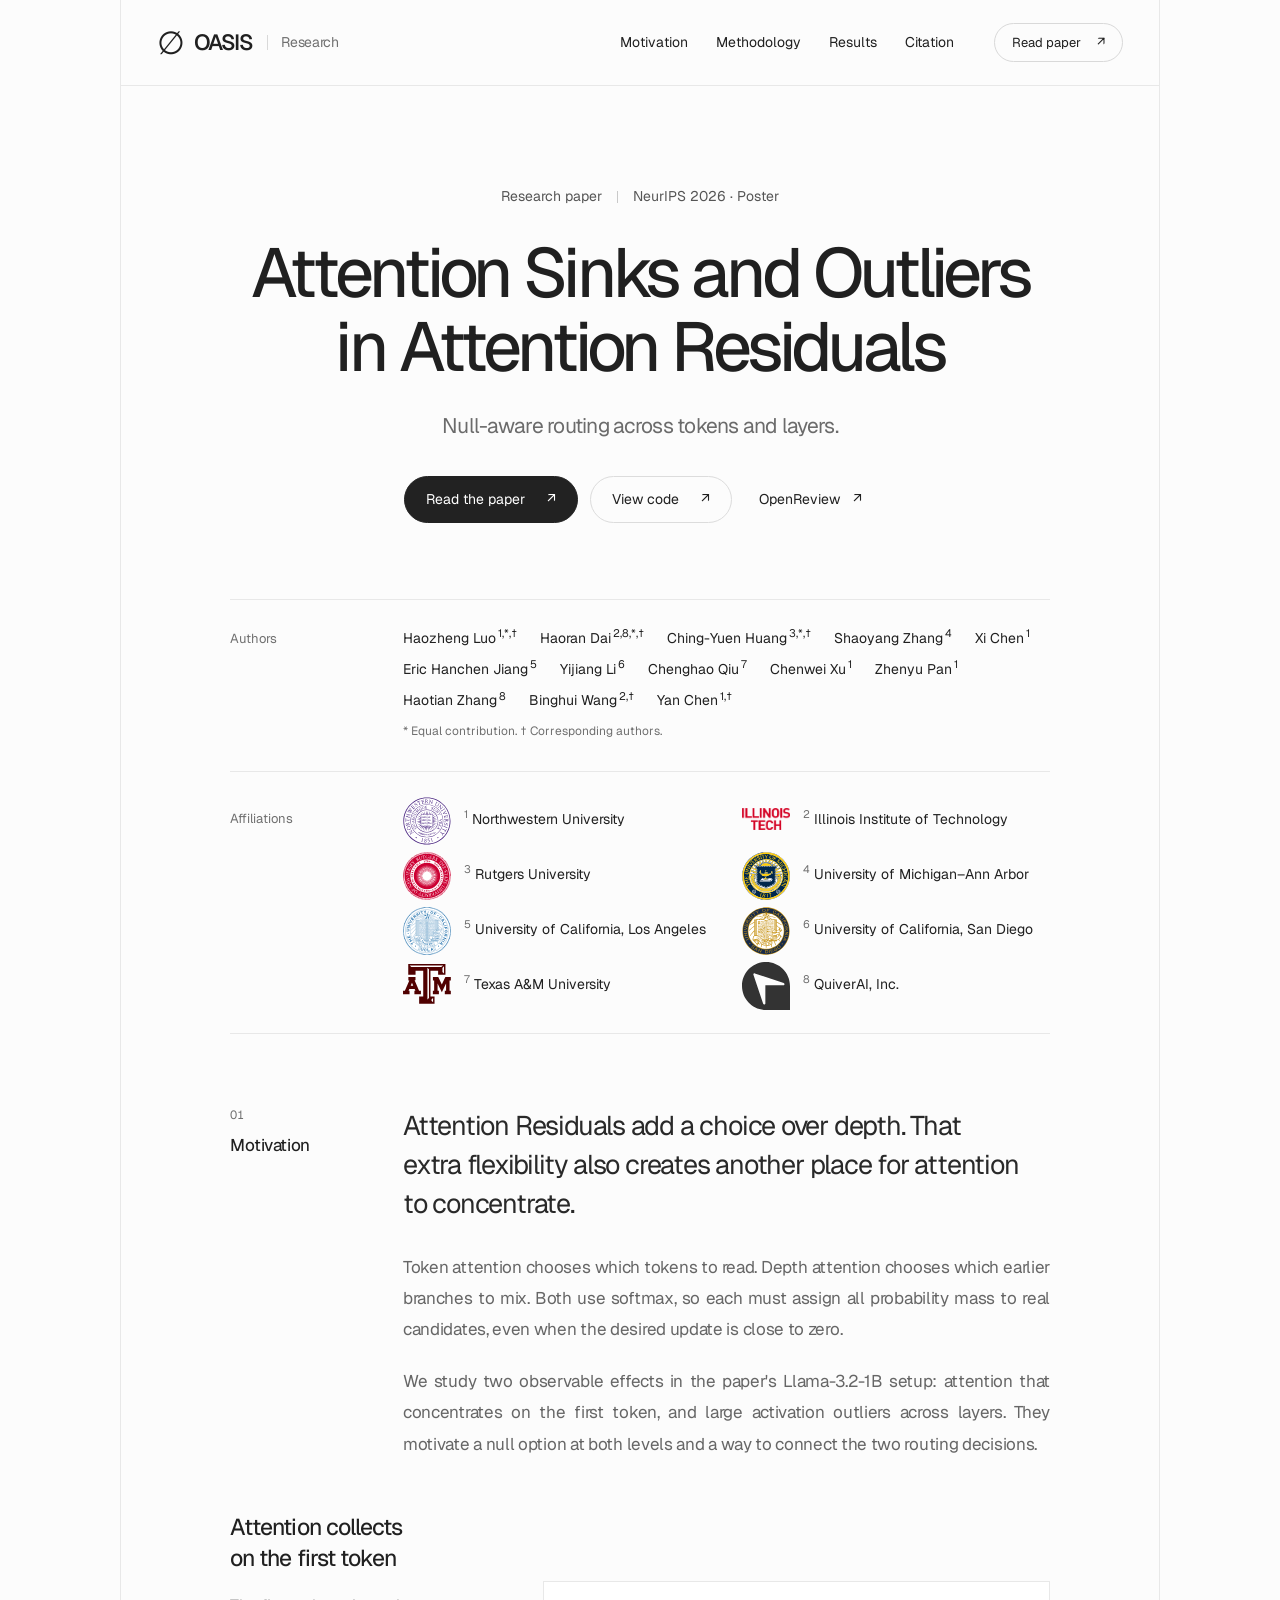
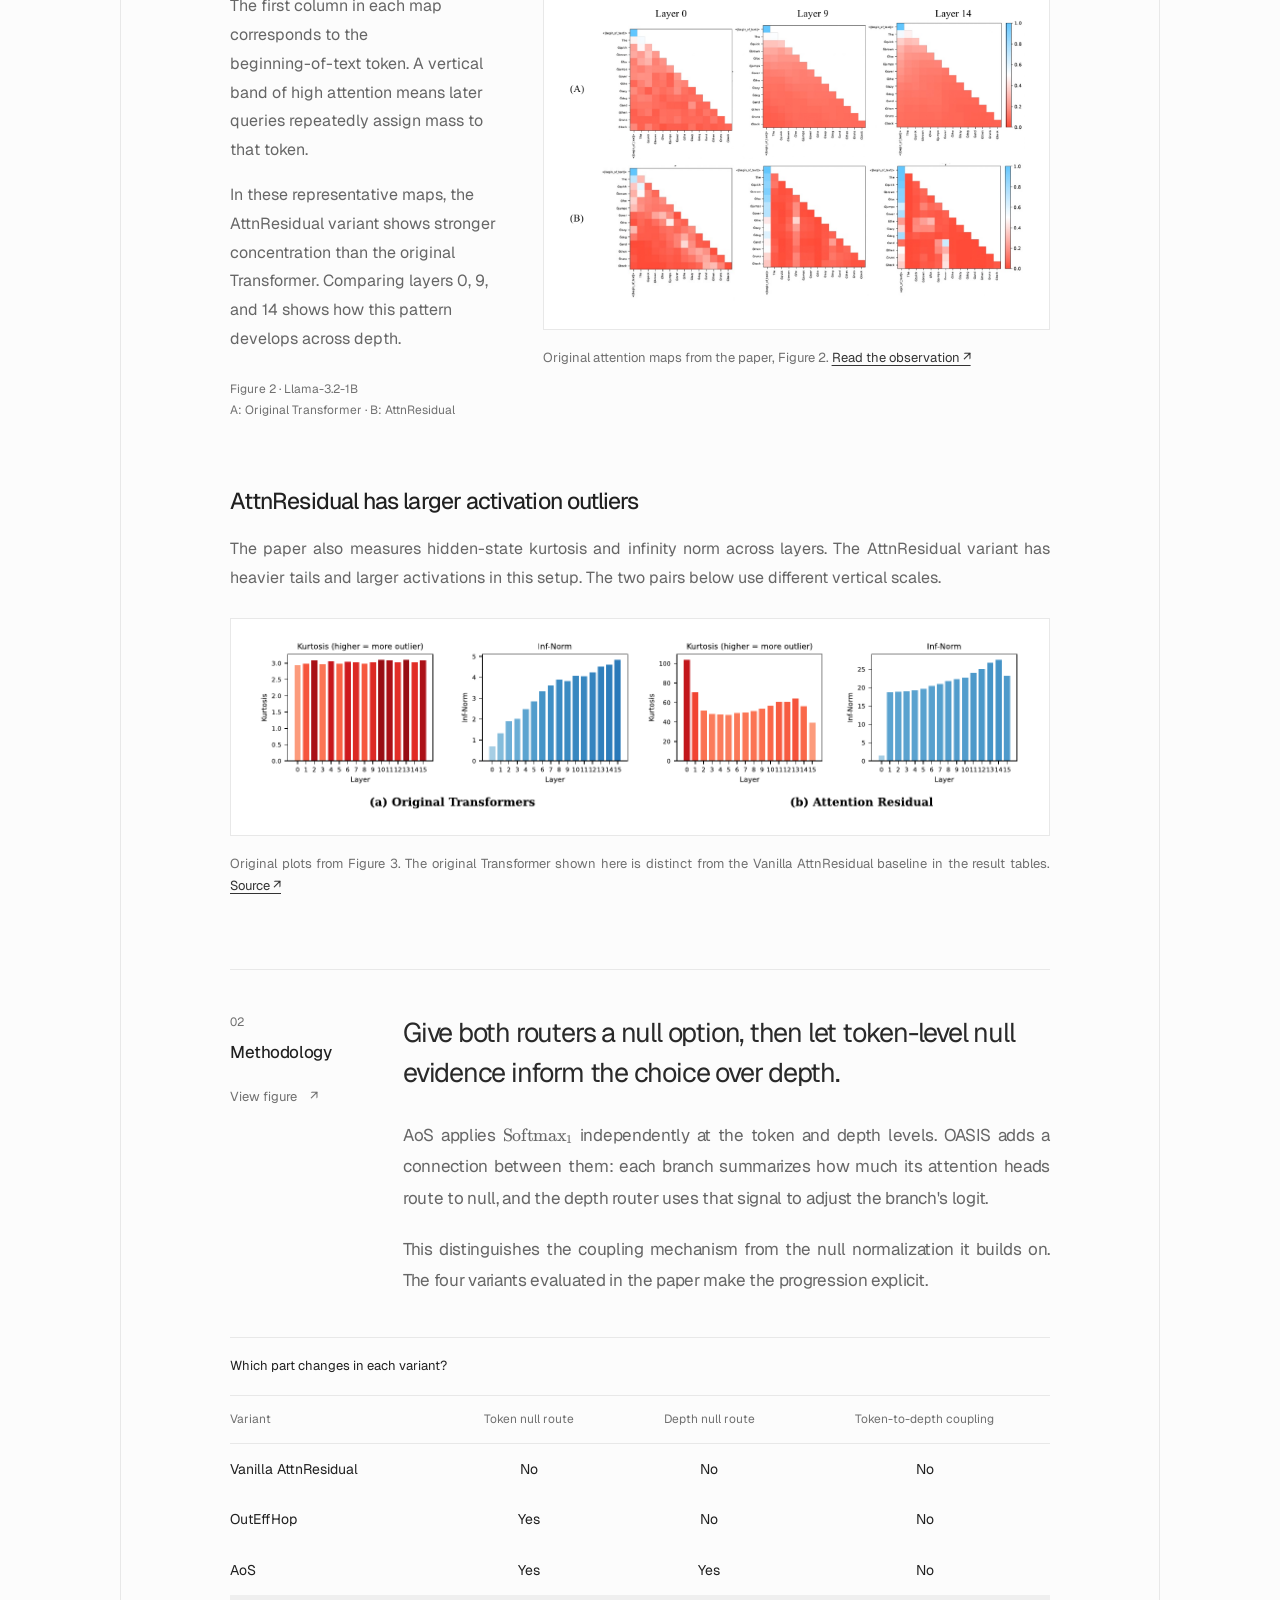
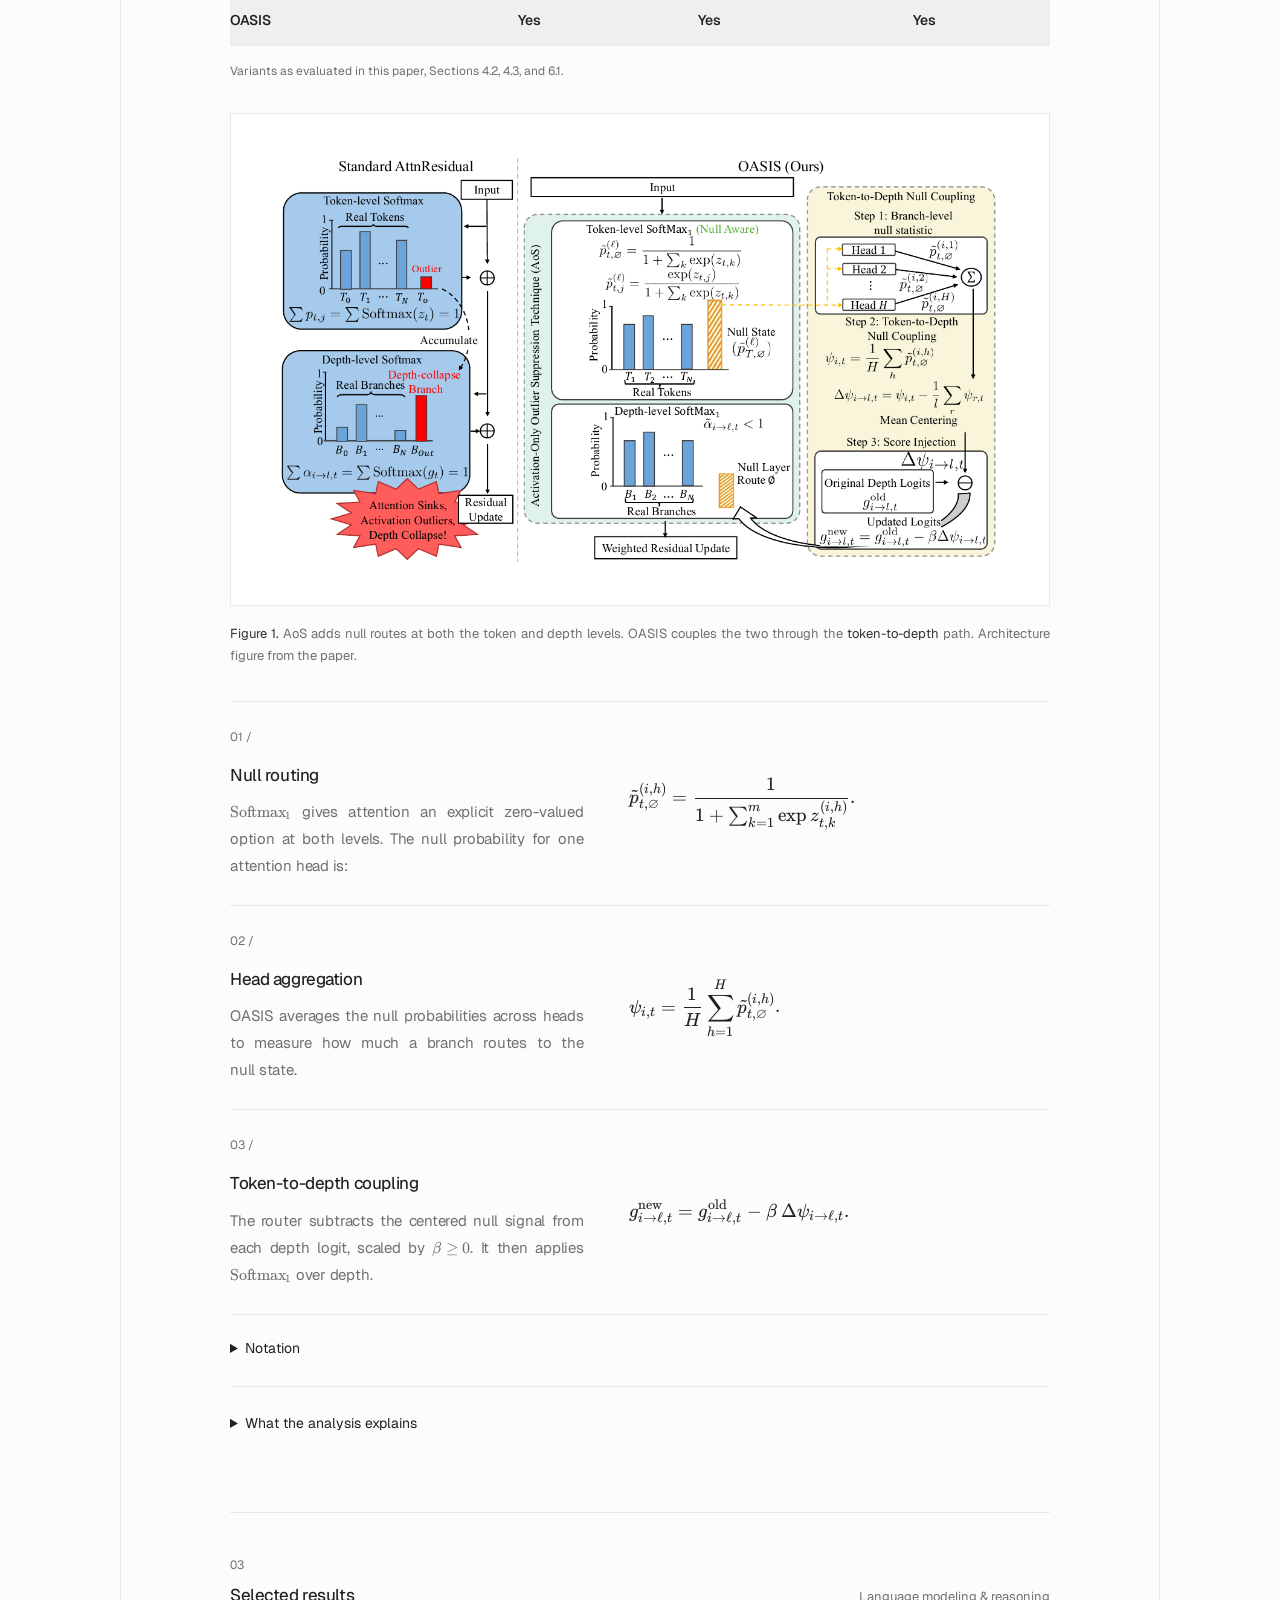
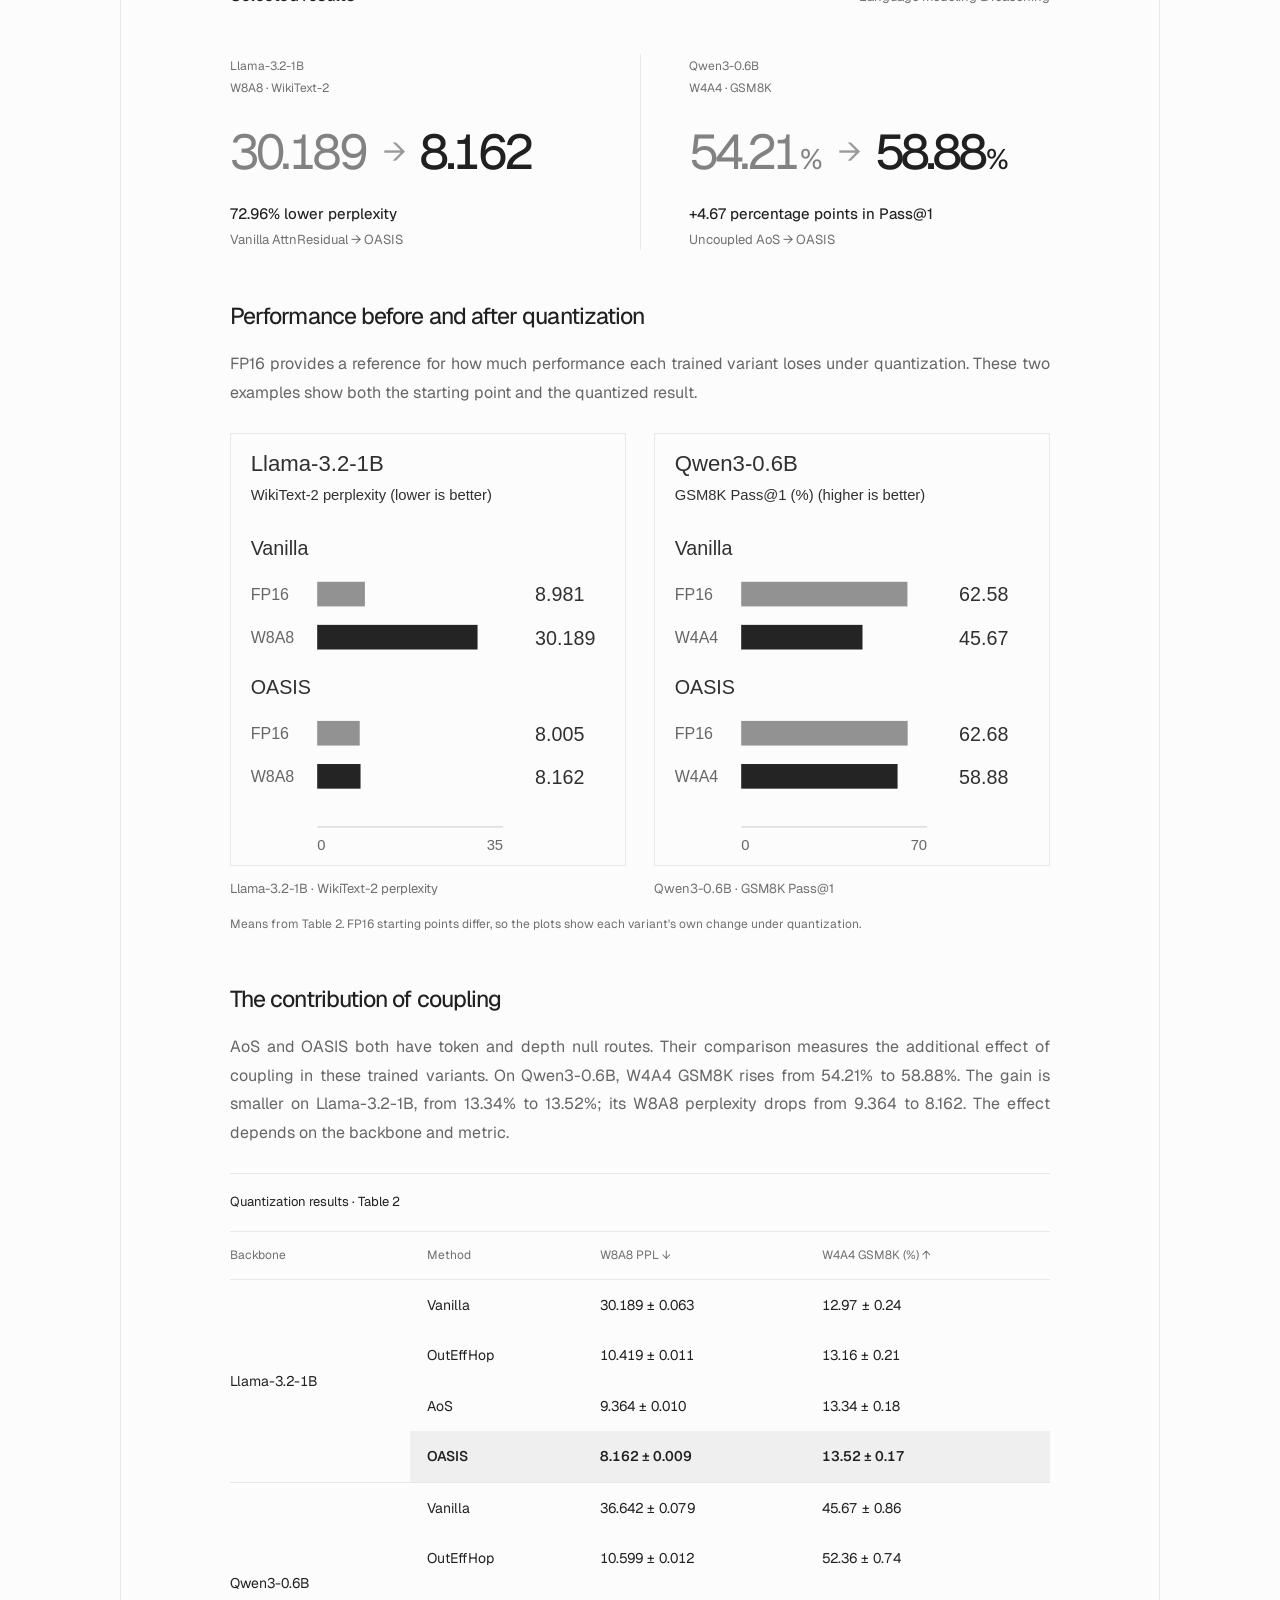
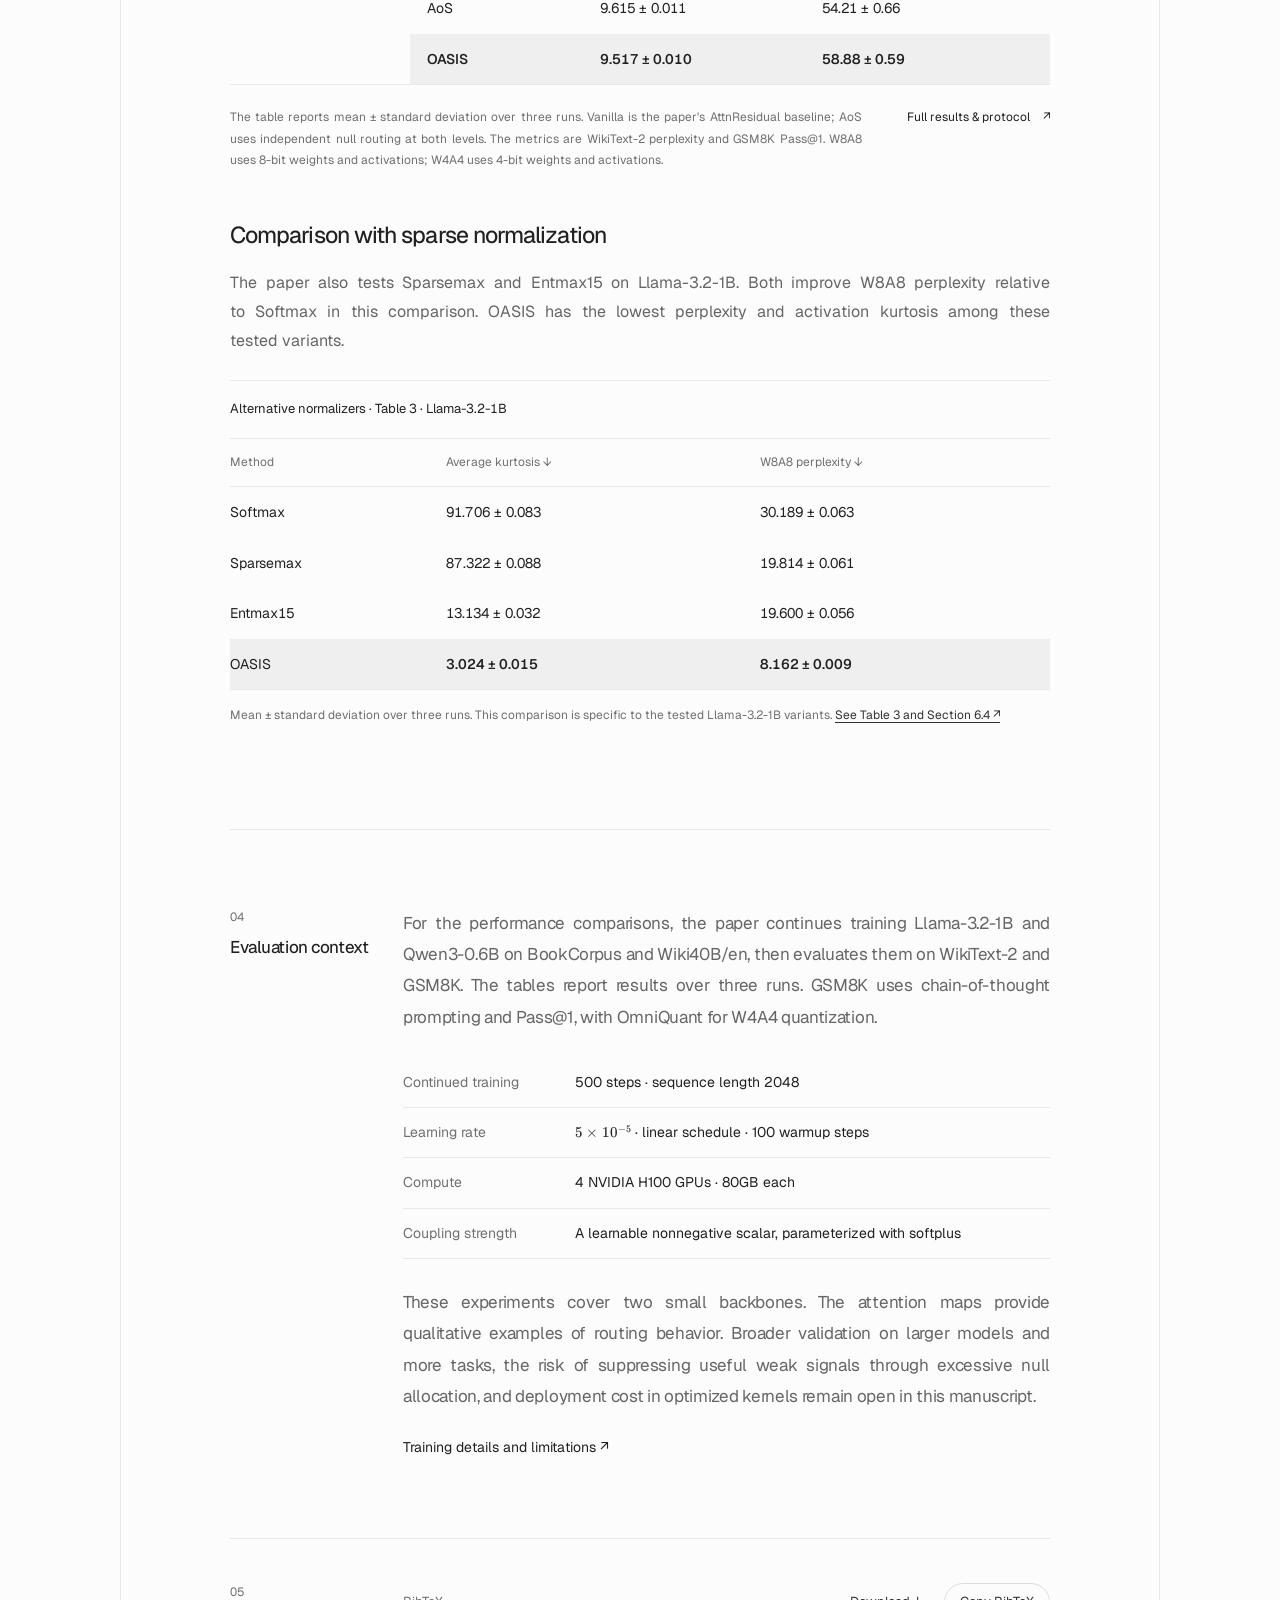
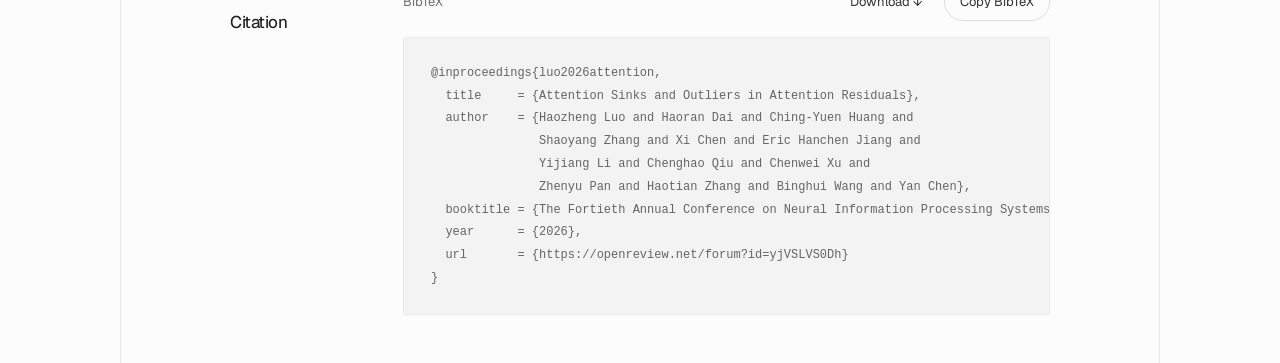
==== index.html @ 44bcbc82 "size affiliation logos to a common box; loosen row spacing Co-Authored-By: Claude Opus 5 (1M context" ====
<!doctype html>
<html lang="en">
<head>
  <meta charset="utf-8">
  <meta name="viewport" content="width=device-width, initial-scale=1">
  <meta name="theme-color" content="#171717">
  <title>OASIS · Attention Sinks and Outliers in Attention Residuals</title>
  <meta name="description" content="OASIS introduces null-aware token-to-depth routing to mitigate attention sinks and activation outliers in Attention Residuals. NeurIPS 2026.">
  <meta property="og:title" content="OASIS · Attention Sinks and Outliers in Attention Residuals">
  <meta property="og:description" content="Null-aware token-to-depth routing for more robust Attention Residuals. Accepted at NeurIPS 2026.">
  <meta property="og:type" content="website">
  <meta name="citation_title" content="Attention Sinks and Outliers in Attention Residuals">
  <meta name="citation_author" content="Haozheng Luo">
  <meta name="citation_author_institution" content="Northwestern University">
  <meta name="citation_author" content="Haoran Dai">
  <meta name="citation_author_institution" content="Illinois Institute of Technology">
  <meta name="citation_author_institution" content="QuiverAI, Inc.">
  <meta name="citation_author" content="Ching-Yuen Huang">
  <meta name="citation_author_institution" content="Rutgers University">
  <meta name="citation_author" content="Shaoyang Zhang">
  <meta name="citation_author_institution" content="University of Michigan–Ann Arbor">
  <meta name="citation_author" content="Xi Chen">
  <meta name="citation_author_institution" content="Northwestern University">
  <meta name="citation_author" content="Eric Hanchen Jiang">
  <meta name="citation_author_institution" content="University of California, Los Angeles">
  <meta name="citation_author" content="Yijiang Li">
  <meta name="citation_author_institution" content="University of California, San Diego">
  <meta name="citation_author" content="Chenghao Qiu">
  <meta name="citation_author_institution" content="Texas A&M University">
  <meta name="citation_author" content="Chenwei Xu">
  <meta name="citation_author_institution" content="Northwestern University">
  <meta name="citation_author" content="Zhenyu Pan">
  <meta name="citation_author_institution" content="Northwestern University">
  <meta name="citation_author" content="Haotian Zhang">
  <meta name="citation_author_institution" content="QuiverAI, Inc.">
  <meta name="citation_author" content="Binghui Wang">
  <meta name="citation_author_institution" content="Illinois Institute of Technology">
  <meta name="citation_author" content="Yan Chen">
  <meta name="citation_author_institution" content="Northwestern University">
  <meta name="citation_publication_date" content="2026">
  <meta name="citation_conference_title" content="The Fortieth Annual Conference on Neural Information Processing Systems">
  <meta name="citation_pdf_url" content="https://openreview.net/pdf?id=yjVSLVS0Dh">
  <link rel="icon" type="image/svg+xml" href="data:image/svg+xml,%3Csvg xmlns='http://www.w3.org/2000/svg' viewBox='0 0 64 64'%3E%3Crect width='64' height='64' rx='16' fill='%231717'/%3E%3Ccircle cx='32' cy='32' r='18' fill='none' stroke='white' stroke-width='5'/%3E%3Cpath d='M18 49L46 15' stroke='white' stroke-width='5'/%3E%3C/svg%3E">
  <link rel="canonical" href="https://oasis-research.github.io/">
  <meta property="og:url" content="https://oasis-research.github.io/">
  <link rel="preconnect" href="https://fonts.googleapis.com">
  <link rel="preconnect" href="https://fonts.gstatic.com" crossorigin>
  <link href="https://fonts.googleapis.com/css2?family=Geist:wght@400;450;500;550;600&display=swap" rel="stylesheet">
  <link rel="stylesheet" href="assets/vendor/katex/katex.min.css">
  <link rel="stylesheet" href="styles.css?v=14">
  <script src="assets/vendor/katex/katex.min.js" defer></script>
  <script src="assets/vendor/katex/contrib/auto-render.min.js" defer></script>
  <script src="script.js?v=3" defer></script>
</head>
<body>
  <a class="skip-link" href="#main">Skip to content</a>
  <div class="site-frame">
    <header class="site-header">
      <a class="wordmark" href="#" aria-label="OASIS home"><span class="brand-symbol" aria-hidden="true">∅</span>OASIS<span class="wordmark-note">Research</span></a>
      <nav aria-label="Main navigation"><a href="#motivation">Motivation</a><a href="#methodology">Methodology</a><a href="#results">Results</a><a href="#citation">Citation</a></nav>
      <a class="header-paper" href="https://openreview.net/pdf?id=yjVSLVS0Dh">Read paper <span aria-hidden="true">↗</span></a>
    </header>
    <main id="main">
      <section class="hero" aria-labelledby="paper-title">
        <div class="paper-meta"><span>Research paper</span><span class="meta-divider" aria-hidden="true"></span><a href="https://openreview.net/forum?id=yjVSLVS0Dh">NeurIPS 2026 · Poster</a></div>
        <h1 id="paper-title">Attention Sinks and Outliers in Attention Residuals</h1>
        <p class="hero-deck"><span class="nw">Null-aware</span> routing across tokens and layers.</p>
        <div class="resource-links">
          <a class="button primary" href="https://openreview.net/pdf?id=yjVSLVS0Dh">Read the paper <span aria-hidden="true">↗</span></a>
          <a class="button secondary" href="https://github.com/robinzixuan/OASIS">View code <span aria-hidden="true">↗</span></a>
          <a class="text-link" href="https://openreview.net/forum?id=yjVSLVS0Dh">OpenReview <span aria-hidden="true">↗</span></a>
        </div>
      </section>
      <section class="author-band" aria-labelledby="author-heading">
        <h2 id="author-heading">Authors</h2>
        <div class="authors"><a href="https://openreview.net/profile?id=~Haozheng_Luo2">Haozheng Luo<sup aria-label="Northwestern University; equal contribution; corresponding author">1,*,†</sup></a><a href="https://openreview.net/profile?id=~Haoran_Dai3">Haoran Dai<sup aria-label="Illinois Institute of Technology; QuiverAI, Inc.; equal contribution; corresponding author">2,8,*,†</sup></a><a href="https://openreview.net/profile?id=~Jingyuan_Huang4"><span class="nw">Ching-Yuen</span> Huang<sup aria-label="Rutgers University; equal contribution; corresponding author">3,*,†</sup></a><a href="https://openreview.net/profile?id=~Shaoyang_Zhang3">Shaoyang Zhang<sup aria-label="University of Michigan–Ann Arbor">4</sup></a><a href="https://openreview.net/profile?id=~Xi_Chen101">Xi Chen<sup aria-label="Northwestern University">1</sup></a><a href="https://openreview.net/profile?id=~Eric_Hanchen_Jiang1">Eric Hanchen Jiang<sup aria-label="University of California, Los Angeles">5</sup></a><a href="https://openreview.net/profile?id=~Yijiang_Li1">Yijiang Li<sup aria-label="University of California, San Diego">6</sup></a><a href="https://openreview.net/profile?id=~Chenghao_Qiu2">Chenghao Qiu<sup aria-label="Texas A&M University">7</sup></a><a href="https://openreview.net/profile?id=~Chenwei_Xu2">Chenwei Xu<sup aria-label="Northwestern University">1</sup></a><a href="https://openreview.net/profile?id=~Zhenyu_Pan1">Zhenyu Pan<sup aria-label="Northwestern University">1</sup></a><a href="https://openreview.net/profile?id=~Haotian_Zhang15">Haotian Zhang<sup aria-label="QuiverAI, Inc.">8</sup></a><a href="https://openreview.net/profile?id=~Binghui_Wang2">Binghui Wang<sup aria-label="Illinois Institute of Technology; corresponding author">2,†</sup></a><a href="https://openreview.net/profile?id=~Yan_Chen1">Yan Chen<sup aria-label="Northwestern University; corresponding author">1,†</sup></a></div>
        <p class="author-note"><span aria-hidden="true">*</span> Equal contribution. <span aria-hidden="true">†</span> Corresponding authors.</p>
      </section>
      <section class="affiliation-band" aria-labelledby="affiliation-heading">
        <h2 id="affiliation-heading">Affiliations</h2>
        <ul class="affiliations"><li><span class="aff-logo"><img src="assets/logos/northwestern.svg" alt="Northwestern University logo" loading="lazy" decoding="async"></span><span class="aff-name"><sup>1</sup>Northwestern University</span></li><li><span class="aff-logo"><img src="assets/logos/illinois-tech.png" alt="Illinois Institute of Technology logo" loading="lazy" decoding="async"></span><span class="aff-name"><sup>2</sup>Illinois Institute of Technology</span></li><li><span class="aff-logo"><img src="assets/logos/rutgers.svg" alt="Rutgers University logo" loading="lazy" decoding="async"></span><span class="aff-name"><sup>3</sup>Rutgers University</span></li><li><span class="aff-logo"><img src="assets/logos/michigan.svg" alt="University of Michigan–Ann Arbor logo" loading="lazy" decoding="async"></span><span class="aff-name"><sup>4</sup>University of Michigan–Ann Arbor</span></li><li><span class="aff-logo"><img src="assets/logos/ucla.svg" alt="University of California, Los Angeles logo" loading="lazy" decoding="async"></span><span class="aff-name"><sup>5</sup>University of California, Los Angeles</span></li><li><span class="aff-logo"><img src="assets/logos/ucsd.svg" alt="University of California, San Diego logo" loading="lazy" decoding="async"></span><span class="aff-name"><sup>6</sup>University of California, San Diego</span></li><li><span class="aff-logo"><img src="assets/logos/texas-am.svg" alt="Texas A&amp;M University logo" loading="lazy" decoding="async"></span><span class="aff-name"><sup>7</sup>Texas A&amp;M University</span></li><li><span class="aff-logo"><img src="assets/logos/quiverai.svg" alt="QuiverAI, Inc. logo" loading="lazy" decoding="async"></span><span class="aff-name"><sup>8</sup>QuiverAI, Inc.</span></li></ul>
      </section>
      <section id="motivation" class="motivation-section" aria-labelledby="motivation-heading">
        <span id="overview" class="anchor-alias" aria-hidden="true"></span>
        <div class="reading-intro">
          <div class="section-label"><span class="section-number">01</span><h2 id="motivation-heading">Motivation</h2></div>
          <div class="prose">
            <p class="lead">Attention Residuals add a choice over depth. That extra flexibility also creates another place for attention to concentrate.</p>
            <p>Token attention chooses which tokens to read. Depth attention chooses which earlier branches to mix. Both use softmax, so each must assign all probability mass to real candidates, even when the desired update is close to zero.</p>
            <p>We study two observable effects in the paper's <span class="nw">Llama-3.2-1B</span> setup: attention that concentrates on the first token, and large activation outliers across layers. They motivate a null option at both levels and a way to connect the two routing decisions.</p>
          </div>
        </div>
        <div class="observation-layout">
          <div class="observation-copy"><h3>Attention collects on the first token</h3><p>The first column in each map corresponds to the <span class="nw">beginning-of-text</span> token. A vertical band of high attention means later queries repeatedly assign mass to that token.</p><p>In these representative maps, the AttnResidual variant shows stronger concentration than the original Transformer. Comparing layers 0, 9, and 14 shows how this pattern develops across depth.</p><p class="evidence-label">Figure 2 · <span class="nw">Llama-3.2-1B</span><br>A: Original Transformer · B: AttnResidual</p></div>
          <figure class="paper-figure"><a class="figure-image compact-figure" href="assets/observation-sinks.png" aria-label="Open the attention sink comparison at full size"><img src="assets/observation-sinks.png" width="1292" height="852" alt="Figure 2: attention maps at layers 0, 9, and 14. Row A shows the original Transformer and row B shows AttnResidual. Blue indicates larger attention values; the leading-token column is more prominent in the AttnResidual examples." loading="lazy"></a><figcaption>Original attention maps from the paper, Figure 2. <a href="https://openreview.net/pdf?id=yjVSLVS0Dh#page=3">Read the observation ↗</a></figcaption></figure>
        </div>
        <div class="subsection-heading"><h3>AttnResidual has larger activation outliers</h3><p>The paper also measures <span class="nw">hidden-state</span> kurtosis and infinity norm across layers. The AttnResidual variant has heavier tails and larger activations in this setup. The two pairs below use different vertical scales.</p></div>
        <figure class="paper-figure"><a class="figure-image compact-figure" href="assets/observation-outliers.png" aria-label="Open the layer-wise activation plots at full size"><img src="assets/observation-outliers.png" width="1604" height="364" alt="Figure 3: layer-wise kurtosis and infinity norm. The original Transformer plots are on the left and Attention Residual plots are on the right. Their vertical scales differ, with much larger values for the Attention Residual variant." loading="lazy"></a><figcaption>Original plots from Figure 3. The original Transformer shown here is distinct from the Vanilla AttnResidual baseline in the result tables. <a href="https://openreview.net/pdf?id=yjVSLVS0Dh#page=4">Source ↗</a></figcaption></figure>
      </section>
      <section id="methodology" class="method-section" aria-labelledby="method-heading">
        <span id="method" class="anchor-alias" aria-hidden="true"></span>
        <div class="reading-intro method-intro-grid"><div class="section-label"><span class="section-number">02</span><h2 id="method-heading">Methodology</h2><a class="text-link section-link" href="assets/method.png">View figure <span aria-hidden="true">↗</span></a></div>
        <div class="method-intro prose"><p class="lead">Give both routers a null option, then let <span class="nw">token-level</span> null evidence inform the choice over depth.</p><p>AoS applies \(\operatorname{Softmax}_1\) independently at the token and depth levels. OASIS adds a connection between them: each branch summarizes how much its attention heads route to null, and the depth router uses that signal to adjust the branch's logit.</p><p>This distinguishes the coupling mechanism from the null normalization it builds on. The four variants evaluated in the paper make the progression explicit.</p></div></div>
        <div class="table-wrap component-table" tabindex="0" role="region" aria-label="Components of the four evaluated methods">
          <table><caption>Which part changes in each variant?</caption><thead><tr><th scope="col">Variant</th><th scope="col">Token null route</th><th scope="col">Depth null route</th><th scope="col"><span class="nw">Token-to-depth</span> coupling</th></tr></thead><tbody>
            <tr><th scope="row">Vanilla AttnResidual</th><td>No</td><td>No</td><td>No</td></tr>
            <tr><th scope="row">OutEffHop</th><td>Yes</td><td>No</td><td>No</td></tr>
            <tr><th scope="row">AoS</th><td>Yes</td><td>Yes</td><td>No</td></tr>
            <tr class="ours"><th scope="row">OASIS</th><td>Yes</td><td>Yes</td><td>Yes</td></tr>
          </tbody></table>
        </div>
        <p class="section-source">Variants as evaluated in this paper, Sections 4.2, 4.3, and 6.1.</p>
        <figure class="paper-figure">
          <a class="figure-image" href="assets/method.png" aria-label="Open the full-size OASIS architecture figure"><img src="assets/method.png" width="1215" height="693" alt="Standard Attention Residuals compared with OASIS. OASIS introduces token- and depth-level Softmax1 null routes, then aggregates head-level null probabilities and adjusts depth-routing logits." loading="lazy"></a>
          <figcaption><span>Figure 1.</span> AoS adds null routes at both the token and depth levels. OASIS couples the two through the <span class="nw">token-to-depth</span> path. Architecture figure from the paper.</figcaption>
        </figure>
        <ol class="method-steps">
          <li>
            <div class="step-copy"><span class="step-index">01 /</span><h3>Null routing</h3><p>\(\operatorname{Softmax}_1\) gives attention an explicit <span class="nw">zero-valued</span> option at both levels. The null probability for one attention head is:</p></div>
            <div class="equation" tabindex="0" role="region" aria-label="Token-level null probability">
              \[
                \tilde p_{t,\varnothing}^{(i,h)}
                = \frac{1}{1+\sum_{k=1}^{m}\exp z_{t,k}^{(i,h)}}.
              \]
            </div>
          </li>
          <li>
            <div class="step-copy"><span class="step-index">02 /</span><h3>Head aggregation</h3><p>OASIS averages the null probabilities across heads to measure how much a branch routes to the null state.</p></div>
            <div class="equation" tabindex="0" role="region" aria-label="Mean null probability across attention heads">
              \[
                \psi_{i,t}
                = \frac{1}{H}\sum_{h=1}^{H}\tilde p_{t,\varnothing}^{(i,h)}.
              \]
            </div>
          </li>
          <li>
            <div class="step-copy"><span class="step-index">03 /</span><h3><span class="nw">Token-to-depth</span> coupling</h3><p>The router subtracts the centered null signal from each depth logit, scaled by \(\beta\geq 0\). It then applies \(\operatorname{Softmax}_1\) over depth.</p></div>
            <div class="equation" tabindex="0" role="region" aria-label="Depth-routing logit adjustment">
              \[
                g^{\mathrm{new}}_{i\to\ell,t}
                = g^{\mathrm{old}}_{i\to\ell,t}
                  -\beta\,\Delta\psi_{i\to\ell,t}.
              \]
            </div>
          </li>
        </ol>
        <details class="math-notation">
          <summary>Notation</summary>
          <p>For query token \(t\), \(m\) is the number of key tokens allowed by the attention mask. The source branch is \(i\), the attention head is \(h\), and \(H\) is the number of heads. The <span class="nw">token-attention</span> logits are \(z_{t,k}^{(i,h)}\).</p>
          <p>For target layer \(\ell\), \(g_{i\to\ell,t}\) is a <span class="nw">depth-routing</span> logit. The centered statistic \(\Delta\psi_{i\to\ell,t}\) is the difference between a branch's mean null probability and the <span class="nw">candidate-branch</span> mean. With \(\beta=0\), the coupling makes no adjustment. <a href="https://openreview.net/pdf?id=yjVSLVS0Dh#page=5">See Section 4.3 of the paper.</a></p>
        </details>
        <details class="research-details">
          <summary>What the analysis explains</summary>
          <div class="prose"><p>The paper studies <span class="nw">near-no-op</span> updates under assumptions on token values and separation between depth branches. It describes conditions under which depth routing concentrates on a branch and shows how an explicit null channel makes small updates feasible without allocating all probability mass to real tokens or branches.</p><p>These results describe feasibility and conditional routing behavior. The experiments evaluate the behavior of the trained variants. <a href="https://openreview.net/pdf?id=yjVSLVS0Dh#page=6">Read Section 5 and its assumptions.</a></p></div>
        </details>
      </section>
      <section id="results" class="results-section" aria-labelledby="results-heading">
        <div class="wide-section-heading"><div class="section-label"><span class="section-number">03</span><h2 id="results-heading">Selected results</h2></div><span class="section-aside">Language modeling &amp; reasoning</span></div>
        <div class="result-highlights">
          <article>
            <p class="metric-label"><span class="nw">Llama-3.2-1B</span> <span>W8A8 · <span class="nw">WikiText-2</span></span></p>
            <div class="metric-values"><span class="metric-before">30.189</span><span class="metric-arrow" aria-hidden="true">→</span><strong>8.162</strong></div>
            <div class="metric-context"><h3>72.96% lower perplexity</h3><p>Vanilla AttnResidual → OASIS</p></div>
          </article>
          <article>
            <p class="metric-label"><span class="nw">Qwen3-0.6B</span> <span>W4A4 · GSM8K</span></p>
            <div class="metric-values"><span class="metric-before">54.21<span class="unit">%</span></span><span class="metric-arrow" aria-hidden="true">→</span><strong>58.88<span class="unit">%</span></strong></div>
            <div class="metric-context"><h3>+4.67 percentage points in Pass@1</h3><p>Uncoupled AoS → OASIS</p></div>
          </article>
        </div>
        <div class="subsection-heading"><h3>Performance before and after quantization</h3><p>FP16 provides a reference for how much performance each trained variant loses under quantization. These two examples show both the starting point and the quantized result.</p></div>
        <div class="quantization-figures">
          <figure><picture><source media="(max-width: 760px)" srcset="assets/quantization-llama-mobile.svg"><img src="assets/quantization-llama.svg" width="560" height="350" loading="lazy" alt="Llama-3.2-1B WikiText-2 perplexity. Vanilla: FP16 8.981, W8A8 30.189. OASIS: FP16 8.005, W8A8 8.162. Lower is better."></picture><figcaption><span class="nw">Llama-3.2-1B</span> · <span class="nw">WikiText-2</span> perplexity</figcaption></figure>
          <figure><picture><source media="(max-width: 760px)" srcset="assets/quantization-qwen-mobile.svg"><img src="assets/quantization-qwen.svg" width="560" height="350" loading="lazy" alt="Qwen3-0.6B GSM8K Pass@1. Vanilla: FP16 62.58 percent, W4A4 45.67 percent. OASIS: FP16 62.68 percent, W4A4 58.88 percent. Higher is better."></picture><figcaption><span class="nw">Qwen3-0.6B</span> · GSM8K Pass@1</figcaption></figure>
        </div>
        <p class="section-source">Means from Table 2. FP16 starting points differ, so the plots show each variant's own change under quantization.</p>
        <div class="subsection-heading"><h3>The contribution of coupling</h3><p>AoS and OASIS both have token and depth null routes. Their comparison measures the additional effect of coupling in these trained variants. On <span class="nw">Qwen3-0.6B</span>, W4A4 GSM8K rises from 54.21% to 58.88%. The gain is smaller on <span class="nw">Llama-3.2-1B</span>, from 13.34% to 13.52%; its W8A8 perplexity drops from 9.364 to 8.162. The effect depends on the backbone and metric.</p></div>
        <div class="table-wrap" tabindex="0" role="region" aria-label="Quantization results table, scroll horizontally on small screens"><table><caption>Quantization results · Table 2</caption><thead><tr><th scope="col">Backbone</th><th scope="col">Method</th><th scope="col">W8A8 PPL <span aria-label="lower is better">↓</span></th><th scope="col">W4A4 GSM8K (%) <span aria-label="higher is better">↑</span></th></tr></thead><tbody>
            <tr><th scope="rowgroup" rowspan="4"><span class="nw">Llama-3.2-1B</span></th><td>Vanilla</td><td>30.189 ± 0.063</td><td>12.97 ± 0.24</td></tr>
            <tr><td>OutEffHop</td><td>10.419 ± 0.011</td><td>13.16 ± 0.21</td></tr>
            <tr><td>AoS</td><td>9.364 ± 0.010</td><td>13.34 ± 0.18</td></tr>
            <tr class="ours"><td>OASIS</td><td>8.162 ± 0.009</td><td>13.52 ± 0.17</td></tr>
            <tr class="model-divider"><th scope="rowgroup" rowspan="4"><span class="nw">Qwen3-0.6B</span></th><td>Vanilla</td><td>36.642 ± 0.079</td><td>45.67 ± 0.86</td></tr>
            <tr><td>OutEffHop</td><td>10.599 ± 0.012</td><td>52.36 ± 0.74</td></tr>
            <tr><td>AoS</td><td>9.615 ± 0.011</td><td>54.21 ± 0.66</td></tr>
            <tr class="ours"><td>OASIS</td><td>9.517 ± 0.010</td><td>58.88 ± 0.59</td></tr>
          </tbody></table></div>
        <div class="result-notes"><p>The table reports mean ± standard deviation over three runs. Vanilla is the paper's AttnResidual baseline; AoS uses independent null routing at both levels. The metrics are <span class="nw">WikiText-2</span> perplexity and GSM8K Pass@1. W8A8 uses 8-bit weights and activations; W4A4 uses 4-bit weights and activations.</p><a class="text-link" href="https://openreview.net/pdf?id=yjVSLVS0Dh#page=8">Full results &amp; protocol <span aria-hidden="true">↗</span></a></div>
        <div class="subsection-heading"><h3>Comparison with sparse normalization</h3><p>The paper also tests Sparsemax and Entmax15 on <span class="nw">Llama-3.2-1B</span>. Both improve W8A8 perplexity relative to Softmax in this comparison. OASIS has the lowest perplexity and activation kurtosis among these tested variants.</p></div>
        <div class="table-wrap" tabindex="0" role="region" aria-label="Sparse normalization comparison on Llama-3.2-1B"><table><caption>Alternative normalizers · Table 3 · <span class="nw">Llama-3.2-1B</span></caption><thead><tr><th scope="col">Method</th><th scope="col">Average kurtosis ↓</th><th scope="col">W8A8 perplexity ↓</th></tr></thead><tbody>
          <tr><th scope="row">Softmax</th><td>91.706 ± 0.083</td><td>30.189 ± 0.063</td></tr>
          <tr><th scope="row">Sparsemax</th><td>87.322 ± 0.088</td><td>19.814 ± 0.061</td></tr>
          <tr><th scope="row">Entmax15</th><td>13.134 ± 0.032</td><td>19.600 ± 0.056</td></tr>
          <tr class="ours"><th scope="row">OASIS</th><td>3.024 ± 0.015</td><td>8.162 ± 0.009</td></tr>
        </tbody></table></div>
        <p class="section-source">Mean ± standard deviation over three runs. This comparison is specific to the tested <span class="nw">Llama-3.2-1B</span> variants. <a href="https://openreview.net/pdf?id=yjVSLVS0Dh#page=9">See Table 3 and Section 6.4 ↗</a></p>
      </section>
      <section id="evaluation" class="reading-section evaluation-section" aria-labelledby="evaluation-heading">
        <div class="section-label"><span class="section-number">04</span><h2 id="evaluation-heading">Evaluation context</h2></div>
        <div class="prose"><p>For the performance comparisons, the paper continues training <span class="nw">Llama-3.2-1B</span> and <span class="nw">Qwen3-0.6B</span> on BookCorpus and Wiki40B/en, then evaluates them on <span class="nw">WikiText-2</span> and GSM8K. The tables report results over three runs. GSM8K uses <span class="nw">chain-of-thought</span> prompting and Pass@1, with OmniQuant for W4A4 quantization.</p>
          <dl class="protocol"><div><dt>Continued training</dt><dd>500 steps · sequence length 2048</dd></div><div><dt>Learning rate</dt><dd>\(5\times10^{-5}\) · linear schedule · 100 warmup steps</dd></div><div><dt>Compute</dt><dd>4 NVIDIA H100 GPUs · 80GB each</dd></div><div><dt>Coupling strength</dt><dd>A learnable nonnegative scalar, parameterized with softplus</dd></div></dl>
          <p>These experiments cover two small backbones. The attention maps provide qualitative examples of routing behavior. Broader validation on larger models and more tasks, the risk of suppressing useful weak signals through excessive null allocation, and deployment cost in optimized kernels remain open in this manuscript.</p><a class="text-link" href="https://openreview.net/pdf?id=yjVSLVS0Dh#page=20">Training details and limitations ↗</a>
        </div>
      </section>
      <section id="citation" class="reading-section citation" aria-labelledby="citation-heading">
        <div class="section-label"><span class="section-number">05</span><h2 id="citation-heading">Citation</h2></div>
        <div class="citation-content"><div class="citation-top"><span>BibTeX</span><div class="citation-actions"><a href="citation.bib" download>Download <span aria-hidden="true">↓</span></a><button type="button" id="copy-citation">Copy BibTeX</button></div></div><pre><code id="bibtex">@inproceedings{luo2026attention,
  title     = {Attention Sinks and Outliers in Attention Residuals},
  author    = {Haozheng Luo and Haoran Dai and Ching-Yuen Huang and
               Shaoyang Zhang and Xi Chen and Eric Hanchen Jiang and
               Yijiang Li and Chenghao Qiu and Chenwei Xu and
               Zhenyu Pan and Haotian Zhang and Binghui Wang and Yan Chen},
  booktitle = {The Fortieth Annual Conference on Neural Information Processing Systems},
  year      = {2026},
  url       = {https://openreview.net/forum?id=yjVSLVS0Dh}
}</code></pre><p class="copy-status" id="copy-status" role="status" aria-live="polite"></p></div>
      </section>
    </main>
    <footer><div class="footer-top"><a class="wordmark" href="#">OASIS</a><p>Attention Sinks and Outliers in Attention Residuals</p><a class="text-link" href="https://openreview.net/forum?id=yjVSLVS0Dh">OpenReview <span aria-hidden="true">↗</span></a></div><div class="footer-bottom"><span>NeurIPS 2026</span><a href="https://github.com/oasis-research/oasis-research.github.io">Website source</a></div></footer>
  </div>
</body>
</html>
---- styles.css ----
:root {
  --paper: #fcfcfc;
  --ink: #202020;
  --muted: #707070;
  --line: #e8e8e8;
  --soft: #f4f4f4;
  --font: 'Geist', 'Helvetica Neue', Arial, sans-serif;
  --frame: 1040px;
  --gutter: 56px;
}
* { box-sizing: border-box; }
html { scroll-behavior: smooth; scroll-padding-top: 100px; }
body { margin: 0; background: var(--paper); color: var(--ink); font: 400 17px/1.65 var(--font); -webkit-font-smoothing: antialiased; }
a { color: inherit; text-decoration: none; }
button { font: inherit; }
p, h1, h2, h3, figure { margin: 0; }
a, button { -webkit-tap-highlight-color: transparent; }
a:focus-visible, button:focus-visible, [tabindex]:focus-visible { outline: 2px solid var(--ink); outline-offset: 6px; }
a:hover { color: #707070; }
button { cursor: pointer; }
.skip-link { position: fixed; top: -100px; left: 20px; z-index: 100; padding: 12px 20px; color: white; background: #202020; }
.skip-link:focus { top: 12px; }
.site-frame { width: min(var(--frame), 100% - var(--gutter) * 2); margin-inline: auto; border-inline: 1px solid var(--line); }
.site-header { min-height: 86px; padding: 20px 36px; display: flex; align-items: center; gap: 40px; border-bottom: 1px solid var(--line); }
.wordmark { display: inline-flex; align-items: center; gap: 9px; font-size: 22px; font-weight: 550; letter-spacing: -.07em; line-height: 1.1; }
.brand-symbol { font-size: 32px; font-weight: 400; letter-spacing: -.1em; margin-right: 3px; }
.wordmark-note { color: var(--muted); font-size: 14px; font-weight: 400; letter-spacing: -.02em; padding-left: 13px; margin-left: 6px; border-left: 1px solid #d9d9d9; }
nav { display: flex; gap: 28px; margin-left: auto; font-size: 14px; }
.header-paper { display: inline-flex; gap: 16px; align-items: center; padding: 8px 17px; font-size: 13px; border: 1px solid #d9d9d9; border-radius: 30px; }
.header-paper:hover { background: #f1f1f1; color: var(--ink); }
.hero { padding: 99px 32px 76px; text-align: center; }
.paper-meta { display: flex; align-items: center; justify-content: center; gap: 15px; font-size: 14px; color: #555; }
.meta-divider { width: 1px; height: 12px; background: #c9c9c9; }
h1 { margin: 28px auto 26px; font-size: clamp(44px, 5.4vw, 72px); line-height: 1.065; font-weight: 450; letter-spacing: -.06em; max-width: 880px; }
.hero-deck { font-size: 21px; font-weight: 400; letter-spacing: -.035em; color: #6b6b6b; }
.resource-links { display: flex; justify-content: center; align-items: center; flex-wrap: wrap; gap: 12px; margin-top: 32px; }
.button { display: inline-flex; align-items: center; gap: 22px; justify-content: center; min-height: 46px; padding: 11px 21px; font-size: 14px; border-radius: 28px; transition: background .15s; }
.button.primary { color: #fff; background: #222; border: 1px solid #222; }
.button.primary:hover { background: #444; }
.button.secondary { border: 1px solid #dcdcdc; }
.button.secondary:hover { background: #f1f1f1; color: #202020; }
.text-link { display: inline-flex; align-items: center; gap: 13px; font-size: 14px; white-space: nowrap; }
.resource-links .text-link { padding: 11px 15px; }
.author-band { margin: 0 64px; border-top: 1px solid var(--line); border-bottom: 1px solid var(--line); padding: 27px 0 29px; display: grid; grid-template-columns: 148px 1fr; align-items: baseline; gap: 25px; }
.author-band h2 { font-size: 13px; color: var(--muted); font-weight: 400; }
.authors { display: flex; flex-wrap: wrap; column-gap: 23px; row-gap: 8px; font-size: 14px; line-height: 1.65; }
.authors a { white-space: nowrap; text-decoration: underline; text-decoration-color: transparent; text-underline-offset: 4px; }
.authors a:hover { color: #222; text-decoration-color: #707070; }
.reading-section { margin: 0 64px; padding: 78px 0; display: grid; grid-template-columns: 148px minmax(0, 1fr); gap: 25px; }
.section-label { display: flex; flex-direction: column; gap: 9px; align-items: flex-start; }
.section-number { font-size: 12px; line-height: 1.5; color: #707070; font-variant-numeric: tabular-nums; }
.section-label h2 { font-size: 17px; line-height: 1.45; font-weight: 450; letter-spacing: -.025em; }
.prose { max-width: 790px; }
.prose p { color: #666; font-size: 17px; line-height: 1.85; letter-spacing: -.018em; margin-bottom: 20px; }
.prose p:last-child { margin-bottom: 0; }
.prose p.lead { font-size: 27px; line-height: 1.45; letter-spacing: -.045em; color: #292929; margin-bottom: 28px; }
.motivation-section, .method-section, .results-section { margin: 0 64px; padding: 43px 0 72px; border-top: 1px solid var(--line); }
.wide-section-heading { display: flex; justify-content: space-between; align-items: flex-end; gap: 24px; margin-bottom: 34px; }
.section-aside { font-size: 13px; color: var(--muted); }
.paper-figure { margin: 0; }
.figure-image { display: block; background: #fff; border: 1px solid var(--line); padding: 36px 42px; }
.paper-figure img { display: block; width: 100%; height: auto; }
.paper-figure figcaption { font-size: 13px; line-height: 1.7; color: var(--muted); max-width: 850px; margin: 17px 0 0; }
.paper-figure figcaption span { color: #333; }
.method-steps { display: grid; grid-template-columns: 1fr; list-style: none; padding: 0; margin: 34px 0 0; }
.method-steps li { display: grid; grid-template-columns: minmax(0, 1fr) minmax(0, 1.2fr); gap: 42px; align-items: center; padding: 26px 0; border-top: 1px solid var(--line); }
.step-index { display: block; font-size: 12px; color: #707070; margin-bottom: 15px; }
.method-steps h3 { font-size: 17px; line-height: 1.5; font-weight: 450; letter-spacing: -.025em; margin-bottom: 10px; }
.method-steps p { font-size: 15px; line-height: 1.8; letter-spacing: -.015em; color: #707070; }
.result-highlights { display: grid; grid-template-columns: 1fr 1fr; margin: 46px 0 51px; }
.result-highlights article { padding-right: 30px; }
.result-highlights article + article { padding-left: 48px; padding-right: 0; border-left: 1px solid var(--line); }
.metric-label { font-size: 14px; line-height: 1.6; }
.metric-label > span { display: block; font-size: 12px; color: var(--muted); margin-top: 3px; }
.metric-values { display: flex; gap: 18px; align-items: baseline; white-space: nowrap; font-size: clamp(32px, 3.8vw, 51px); line-height: 1.2; letter-spacing: -.07em; margin: 25px 0 22px; font-variant-numeric: tabular-nums; }
.metric-values strong { font-weight: 450; }
.metric-before { color: #828282; }
.metric-arrow { color: #9a9a9a; font-size: .6em; align-self: center; font-weight: 400; }
.unit { font-size: .58em; margin-left: 2px; }
.metric-context h3 { font-size: 15px; font-weight: 450; line-height: 1.5; }
.metric-context p { font-size: 13px; color: var(--muted); margin-top: 3px; }
.table-wrap { overflow-x: auto; border-top: 1px solid var(--line); border-bottom: 1px solid var(--line); }
table { border-collapse: collapse; width: 100%; font-size: 14px; line-height: 1.6; white-space: nowrap; font-variant-numeric: tabular-nums; text-align: left; }
caption { text-align: left; font-size: 13px; font-weight: 400; padding: 18px 0; }
th, td { text-align: left; padding: 14px 17px; }
thead { border-top: 1px solid var(--line); border-bottom: 1px solid var(--line); font-size: 12px; color: var(--muted); }
thead th { font-weight: 400; }
tbody th { font-size: 14px; font-weight: 400; padding-left: 0; }
thead th:first-child { padding-left: 0; }
.ours { background: #efefef; }
.ours td { font-weight: 550; }
.model-divider { border-top: 1px solid var(--line); }
.result-notes { display: flex; justify-content: space-between; align-items: start; gap: 45px; margin-top: 22px; }
.result-notes p { font-size: 12px; color: var(--muted); max-width: 740px; line-height: 1.8; }
.result-notes .text-link { font-size: 12px; padding-top: 1px; }
.citation { border-top: 1px solid var(--line); padding-top: 44px; padding-bottom: 67px; }
.citation-content { min-width: 0; }
.citation-top { display: flex; align-items: center; justify-content: space-between; gap: 18px; margin-bottom: 16px; font-size: 13px; color: var(--muted); }
.citation-actions { display: flex; align-items: center; gap: 22px; }
.citation-actions a { font-size: 13px; color: #333; }
#copy-citation { border: 1px solid #dcdcdc; background: transparent; color: #333; font-size: 13px; border-radius: 20px; padding: 7px 15px; }
#copy-citation:hover { background: #eee; }
pre { margin: 0; padding: 24px 27px; background: #f3f3f3; border: 1px solid #eaeaea; border-radius: 3px; font: 12px/1.9 ui-monospace, SFMono-Regular, Consolas, monospace; color: #656565; overflow: auto; }
.copy-status { min-height: 24px; font-size: 12px; color: #555; margin-top: 6px; }
footer { border-top: 1px solid var(--line); padding: 37px 36px 24px; }
.footer-top { display: flex; align-items: center; gap: 28px; }
.footer-top p { font-size: 13px; color: var(--muted); margin-right: auto; }
.footer-bottom { display: flex; justify-content: space-between; gap: 20px; color: #707070; font-size: 12px; margin-top: 30px; }

.author-band { row-gap: 10px; }
.authors sup { font-size: 11px; line-height: 0; margin-left: 2px; }
.author-note { grid-column: 2; font-size: 12px; color: var(--muted); }
.affiliation-band { border-bottom: 1px solid var(--line); padding: 25px 0 27px; display: grid; grid-template-columns: 148px 1fr; align-items: start; gap: 25px; }
.affiliation-band h2 { font-size: 13px; color: var(--muted); font-weight: 400; padding-top: 11px; }
.affiliations { list-style: none; margin: 0; padding: 0; display: grid; grid-template-columns: repeat(2, minmax(0, 1fr)); column-gap: 30px; row-gap: 11px; font-size: 14px; }
.affiliations li { display: flex; align-items: center; gap: 13px; min-width: 0; }
.aff-logo { flex: none; display: grid; place-items: center; width: 48px; height: 44px; }
.aff-logo img { width: 100%; height: 100%; object-fit: contain; }
.aff-name { min-width: 0; line-height: 1.45; }
.aff-name sup { font-size: 11px; line-height: 0; margin-right: 4px; color: var(--muted); }
.equation { min-width: 0; overflow-x: auto; padding: 8px 3px; font-size: 16px; }
.equation .katex-display { margin: 10px 0; }
.equation .katex-display > .katex { text-align: left; }
.prose .katex, .step-copy .katex, .math-notation .katex { font-size: 1.05em; }
.math-notation { border-top: 1px solid var(--line); padding-top: 18px; color: var(--muted); font-size: 14px; }
.math-notation summary { cursor: pointer; color: var(--ink); width: fit-content; padding: 4px 0; }
.math-notation p { max-width: 900px; margin-top: 15px; line-height: 1.8; }
.math-notation a { color: var(--ink); text-decoration: underline; text-underline-offset: 3px; }


.anchor-alias { display: block; height: 0; }
.motivation-section { border-top: 0; padding-top: 72px; }
.reading-intro { display: grid; grid-template-columns: 148px minmax(0, 1fr); gap: 25px; margin-bottom: 52px; }
.observation-layout { display: grid; grid-template-columns: minmax(240px, .8fr) minmax(0, 1.5fr); gap: 42px; align-items: center; }
.observation-copy h3, .subsection-heading h3 { font-size: 23px; line-height: 1.35; font-weight: 450; letter-spacing: -.04em; margin-bottom: 18px; }
.observation-copy p, .subsection-heading p { font-size: 16px; line-height: 1.8; color: #666; margin-bottom: 16px; }
.observation-copy .evidence-label { font-size: 12px; line-height: 1.8; color: #707070; margin-top: 25px; }
.compact-figure { padding: 20px; }
.subsection-heading { margin: 48px 0 25px; max-width: 890px; }
.subsection-heading p:last-child { margin-bottom: 0; }
.method-intro { margin-bottom: 28px; }
.section-source { font-size: 12px; line-height: 1.8; color: #707070; margin: 15px 0 30px; max-width: 880px; }
.section-source a, .paper-figure figcaption a, .research-details a { color: #333; text-decoration: underline; text-underline-offset: 3px; }
.component-table tbody td { text-align: center; }
.component-table thead th:not(:first-child) { text-align: center; }
.component-table .ours th { font-weight: 550; }
.research-details { border-top: 1px solid var(--line); margin-top: 22px; padding-top: 20px; }
.research-details summary { font-size: 14px; cursor: pointer; padding-block: 5px; }
.research-details .prose { margin-top: 20px; }
.research-details .prose p { font-size: 15px; }
.quantization-figures { display: grid; grid-template-columns: repeat(2, minmax(0, 1fr)); gap: 28px; }
.quantization-figures figure { min-width: 0; }
.quantization-figures img { display: block; width: 100%; height: auto; border: 1px solid var(--line); }
.quantization-figures figcaption { margin-top: 12px; font-size: 13px; color: #707070; }
.evaluation-section { border-top: 1px solid var(--line); }
.protocol { margin: 25px 0 28px; font-size: 14px; }
.protocol > div { display: grid; grid-template-columns: 150px 1fr; gap: 22px; padding-block: 13px; border-bottom: 1px solid var(--line); }
.protocol dt { color: #707070; }
.protocol dd { margin: 0; }

/* Centered content track: every text block ends on the same right edge as figures and tables. */
:root { --track: 820px; }
.author-band, .affiliation-band, .reading-section, .motivation-section, .method-section, .results-section { margin-inline: max(64px, calc((100% - var(--track)) / 2)); }
.prose, .subsection-heading, .section-source, .paper-figure figcaption, .math-notation p { max-width: none; }
.result-notes p { max-width: none; flex: 1; }

/* Line breaking: balanced headings, no orphans, names kept whole. */
h1, h2, h3, .hero-deck, caption { text-wrap: balance; }
p, figcaption, dd, summary { text-wrap: pretty; }
.nw { white-space: nowrap; }

/* Running text is justified; hyphenation keeps the word spacing even. Display
   text, captions of a single line, and labels stay ragged-right. */
.prose p, .step-copy p, .math-notation p, .subsection-heading p,
.paper-figure figcaption, .section-source, .result-notes p {
  text-align: justify;
  hyphens: auto;
  -webkit-hyphens: auto;
  hyphenate-limit-chars: 7 4 3;
}
.prose p.lead { text-align: left; hyphens: manual; -webkit-hyphens: manual; }
/* The observation sidebar is too narrow to justify: one long unbreakable term opens a river. */
.observation-copy p { text-align: left; }

.method-intro-grid { margin-bottom: 40px; }
.method-intro-grid .method-intro { margin-bottom: 0; }
.section-link { margin-top: 12px; font-size: 13px; color: var(--muted); }

@media (min-width: 1500px) {
  .hero { padding-top: 116px; padding-bottom: 94px; }
}
@media (max-width: 1100px) {
  :root { --gutter: 24px; }
  .site-header { padding-inline: 27px; gap: 28px; }
  .wordmark-note { display: none; }
  .reading-intro { grid-template-columns: 112px minmax(0, 1fr); }
  .observation-layout { gap: 25px; grid-template-columns: 1fr 1.4fr; }
  nav { gap: 22px; }
  .hero { padding: 86px 26px 64px; }
  .author-band, .affiliation-band, .reading-section, .motivation-section, .method-section, .results-section { margin-inline: 38px; }
  .author-band, .affiliation-band, .reading-section { grid-template-columns: 112px minmax(0, 1fr); }
  .prose p.lead { font-size: 25px; }
  .result-highlights article + article { padding-left: 30px; }
  .metric-values { gap: 14px; font-size: clamp(30px, 3.5vw, 45px); }
  .result-notes { flex-direction: column; gap: 14px; }
  .figure-image { padding: 28px; }
}
@media (max-width: 760px) {
  .section-link { margin: 0 0 0 auto; font-size: 12px; }
  .method-intro-grid .section-label { width: 100%; }
  html { scroll-padding-top: 32px; }
  :root { --gutter: 16px; }
  .site-header { min-height: 72px; padding: 17px 20px; gap: 18px; }
  .wordmark { font-size: 21px; }
  .brand-symbol { font-size: 28px; }
  .header-paper { display: none; }
  nav { font-size: 12px; gap: 17px; }
  nav { width: 100%; margin-left: 0; justify-content: space-between; }
  .site-header { flex-wrap: wrap; }
  nav a { padding-block: 6px; }
  .hero { padding: 67px 20px 49px; }
  .paper-meta { font-size: 12px; gap: 12px; }
  h1 { font-size: clamp(36px, 6.9vw, 53px); line-height: 1.12; letter-spacing: -.06em; margin: 28px auto 22px; }
  .hero-deck { font-size: 17px; line-height: 1.55; max-width: 310px; margin: auto; }
  .resource-links { gap: 9px; margin-top: 27px; }
  .button { font-size: 13px; padding: 10px 16px; min-height: 44px; gap: 15px; }
  .resource-links .text-link { font-size: 12px; padding: 8px 10px; }
  .author-band, .affiliation-band, .reading-section, .motivation-section, .method-section, .results-section { margin-inline: 24px; }
  .author-band { grid-template-columns: 1fr; gap: 13px; padding: 23px 0 26px; }
  .affiliation-band { grid-template-columns: 1fr; gap: 12px; padding: 21px 0 24px; }
  .affiliation-band h2 { padding-top: 0; }
  .affiliations { grid-template-columns: 1fr; row-gap: 15px; font-size: 13px; }
  .author-band .author-note { grid-column: 1; }
  .authors { font-size: 13px; column-gap: 18px; row-gap: 7px; }
  .reading-section { grid-template-columns: 1fr; gap: 24px; padding-block: 43px; }
  .section-label { flex-direction: row; align-items: baseline; gap: 15px; }
  .section-number { font-size: 11px; }
  .section-label h2 { font-size: 16px; }
  .prose p.lead { font-size: 23px; line-height: 1.45; margin-bottom: 24px; }
  .prose p { font-size: 16px; line-height: 1.8; }
  .motivation-section, .method-section, .results-section { padding: 29px 0 42px; }
  .wide-section-heading { gap: 15px; margin-bottom: 26px; }
  .wide-section-heading .text-link { font-size: 12px; }
  .figure-image { padding: 14px 8px; margin-inline: -12px; }
  .paper-figure figcaption { font-size: 12px; }
  .reading-intro { grid-template-columns: 1fr; gap: 25px; margin-bottom: 30px; }
  .observation-layout, .quantization-figures { grid-template-columns: 1fr; gap: 22px; }
  .observation-copy h3, .subsection-heading h3 { font-size: 21px; }
  .subsection-heading { margin-top: 34px; }
  .compact-figure { padding: 10px 6px; }
  .protocol > div { grid-template-columns: 1fr; gap: 5px; }
  .component-table { max-width: 100%; }

  .method-steps { gap: 0; margin-top: 27px; }
  .method-steps li { display: block; padding: 24px 0; }
  .step-index { margin: 0 0 10px; }
  .equation { margin-top: 16px; font-size: 14px; }
  .method-steps h3 { font-size: 16px; margin-bottom: 7px; }
  .method-steps p { font-size: 15px; }
  .section-aside { display: none; }
  .result-highlights { grid-template-columns: 1fr; gap: 31px; margin: 30px 0 36px; }
  .result-highlights article { padding: 0; }
  .result-highlights article + article { padding: 26px 0 0; border-left: 0; border-top: 1px solid var(--line); }
  .metric-values { font-size: clamp(35px, 9.8vw, 52px); gap: 17px; margin: 18px 0 14px; }
  .metric-context h3 { font-size: 14px; }
  .metric-label { font-size: 14px; }
  .metric-label > span, .metric-context p { font-size: 12px; }
  table { font-size: 13px; }
  tbody th { font-size: 13px; }
  th, td { padding: 12px 16px; }
  .result-notes p { font-size: 12px; }
  .citation-top { font-size: 12px; }
  .citation-actions { gap: 15px; }
  pre { padding: 18px; font-size: 11px; }
  footer { padding: 27px 24px 22px; }
  .footer-top { flex-wrap: wrap; gap: 17px; }
  .footer-top p { order: 3; width: 100%; font-size: 12px; }
  .footer-top .text-link { margin-left: auto; font-size: 12px; }
  .footer-bottom { font-size: 11px; margin-top: 24px; }
}
@media (max-width: 375px) {
  :root { --gutter: 10px; }
  .site-header { padding-inline: 15px; }
  nav { gap: 13px; }
  h1 { font-size: 34px; }
  .metric-values { gap: 12px; font-size: 34px; }
}
@media (prefers-reduced-motion: reduce) {
  html { scroll-behavior: auto; }
  *, *::before, *::after { transition: none !important; }
}
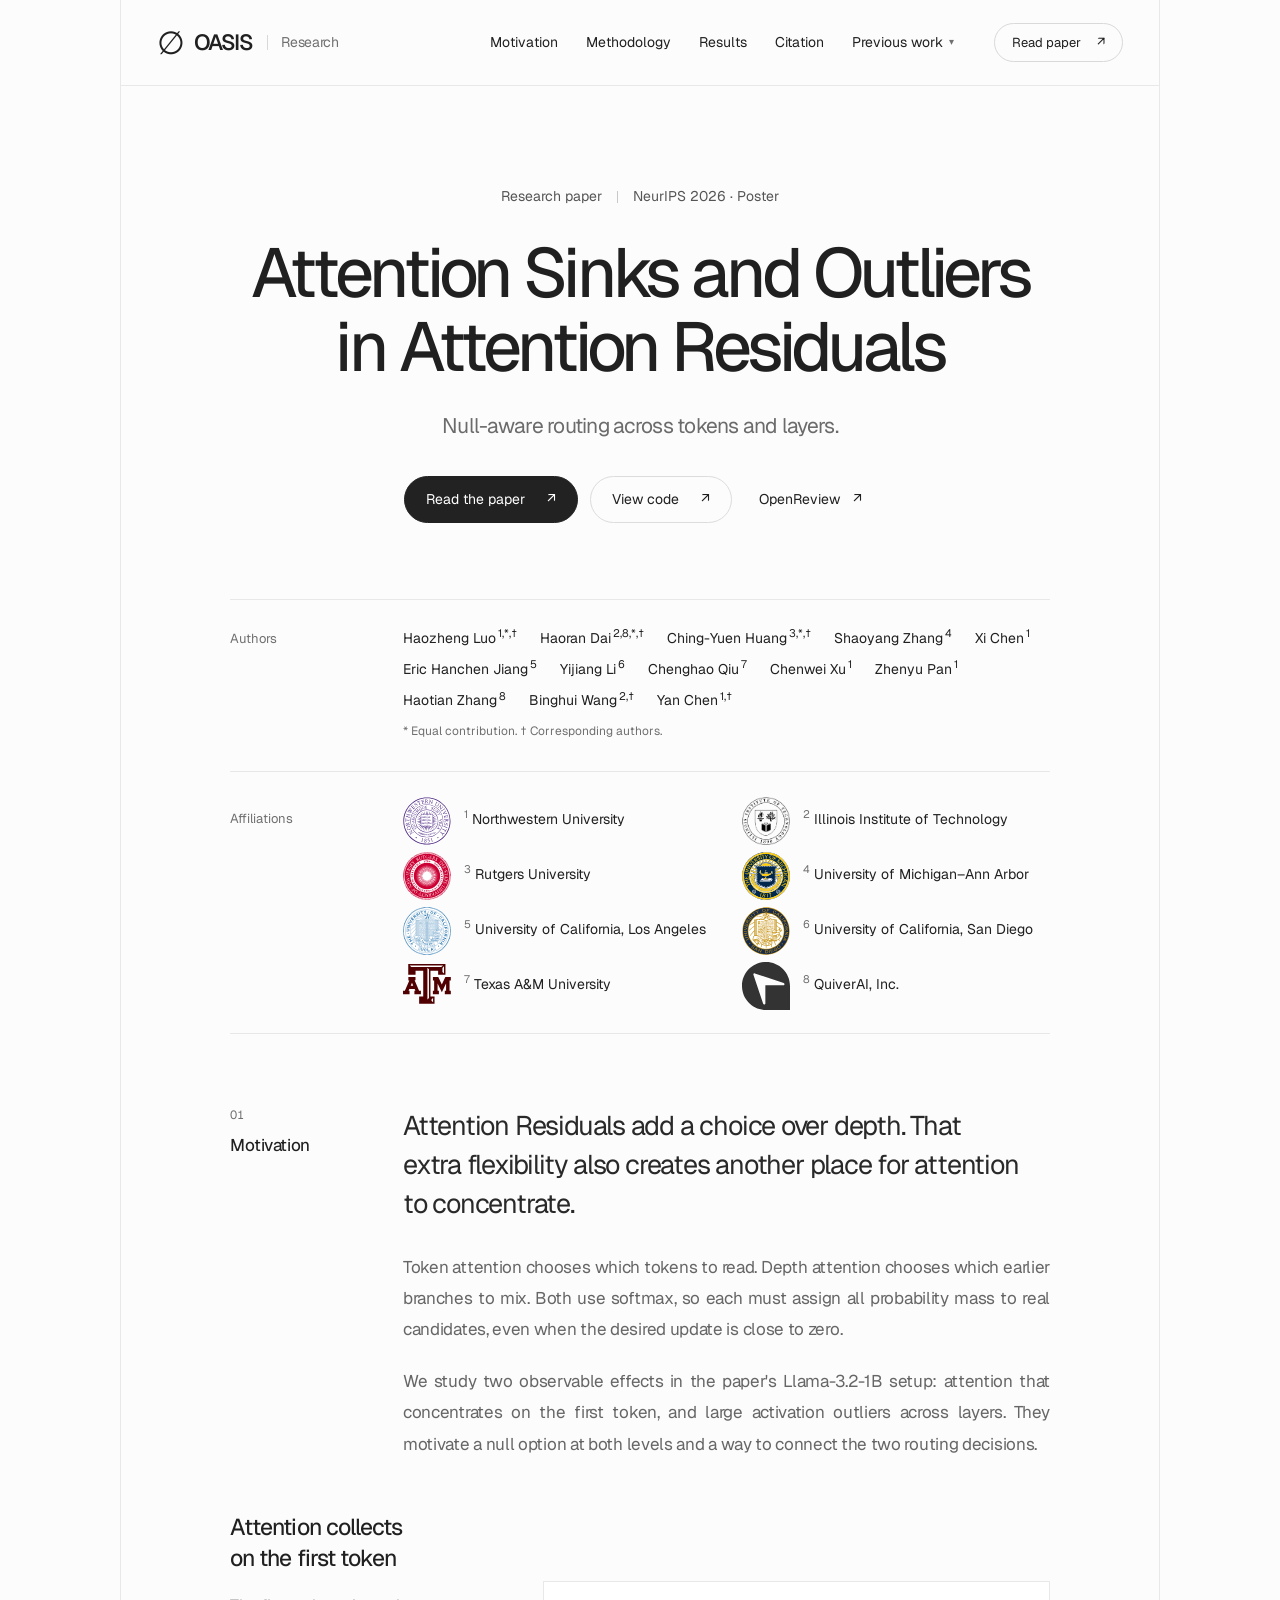
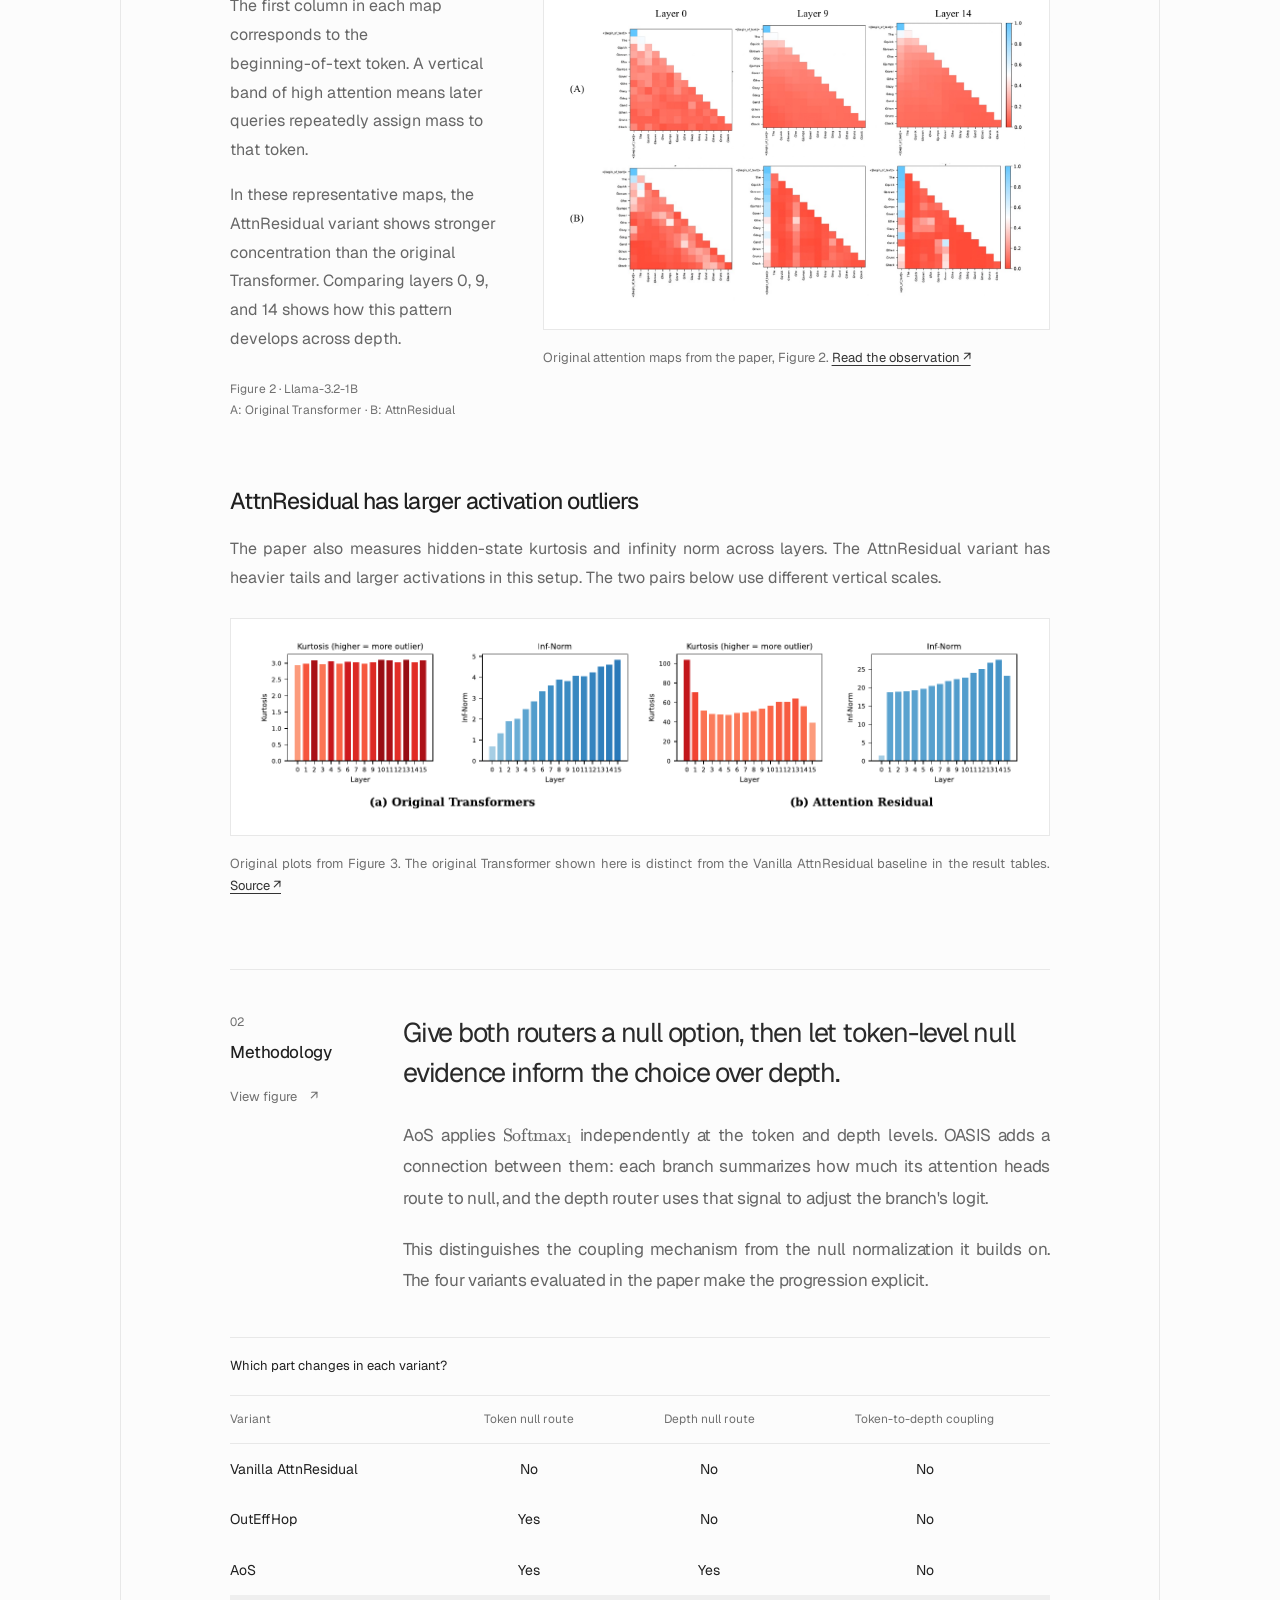
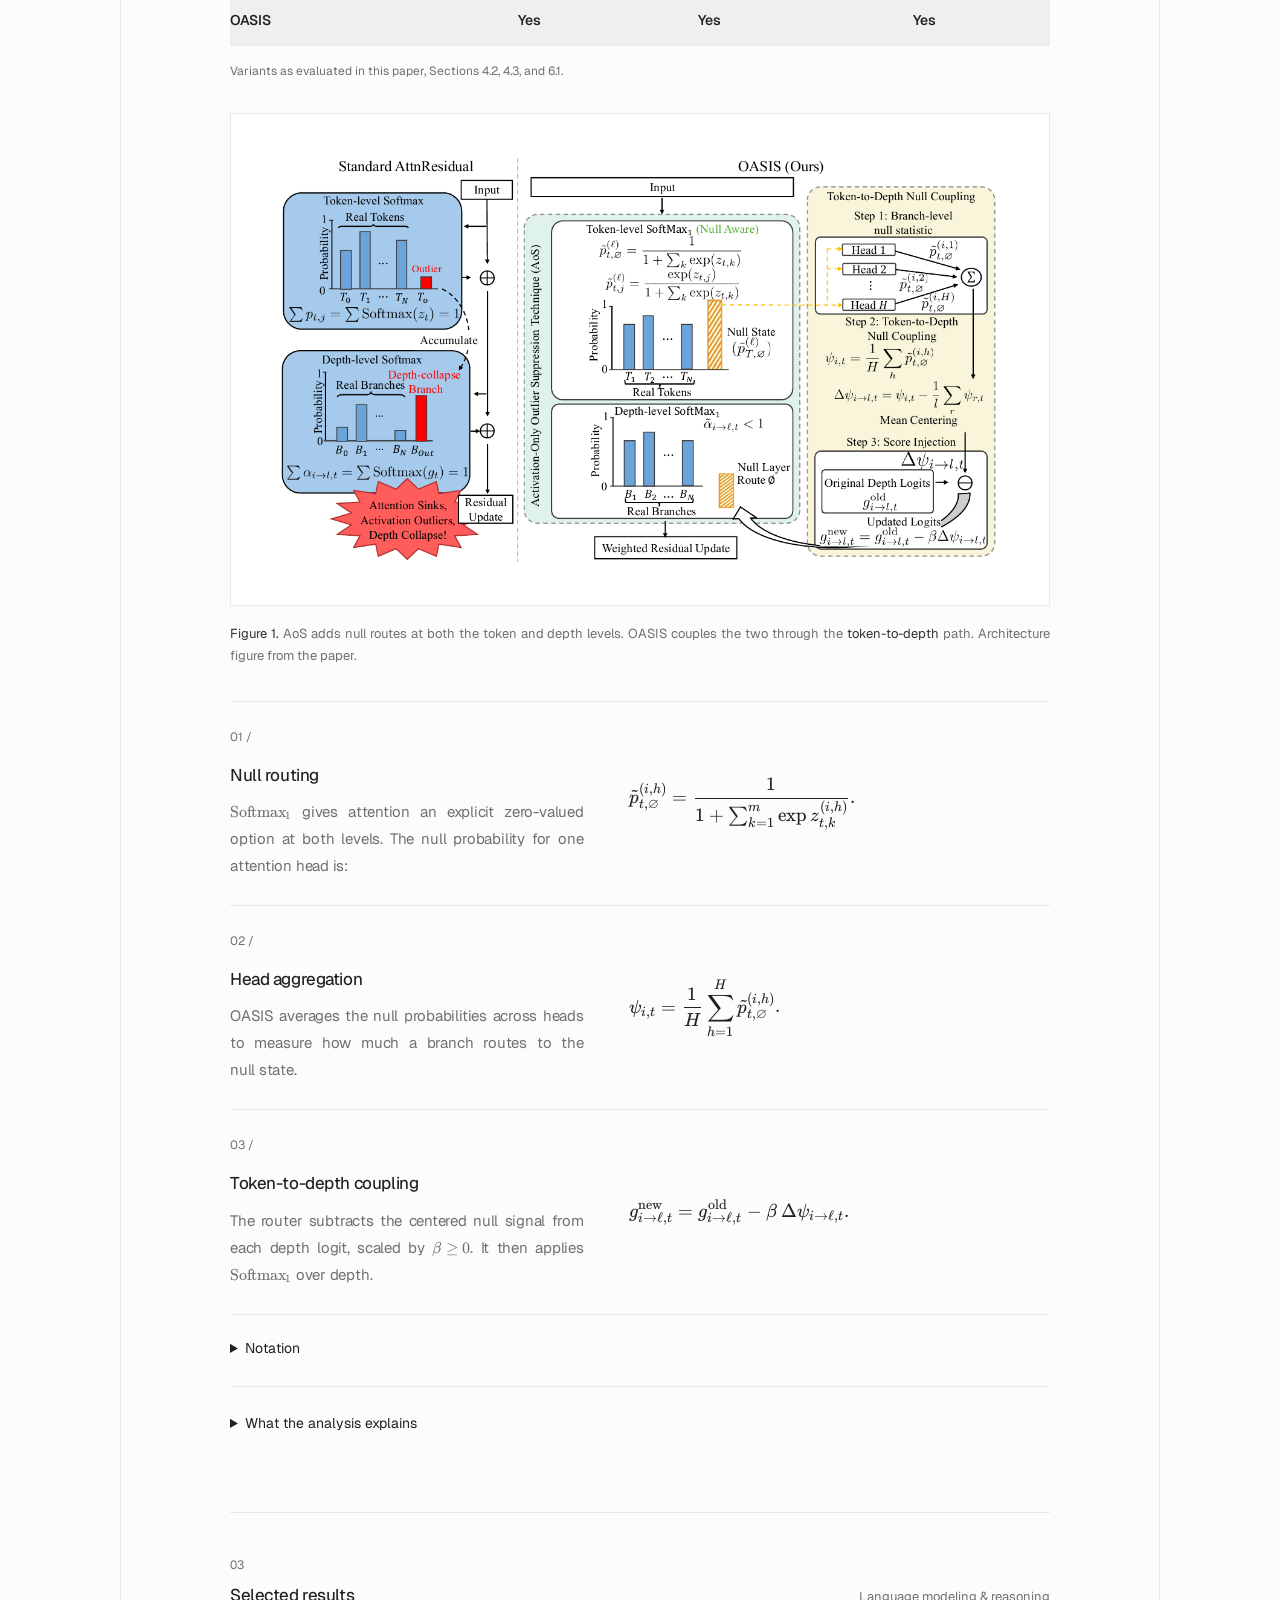
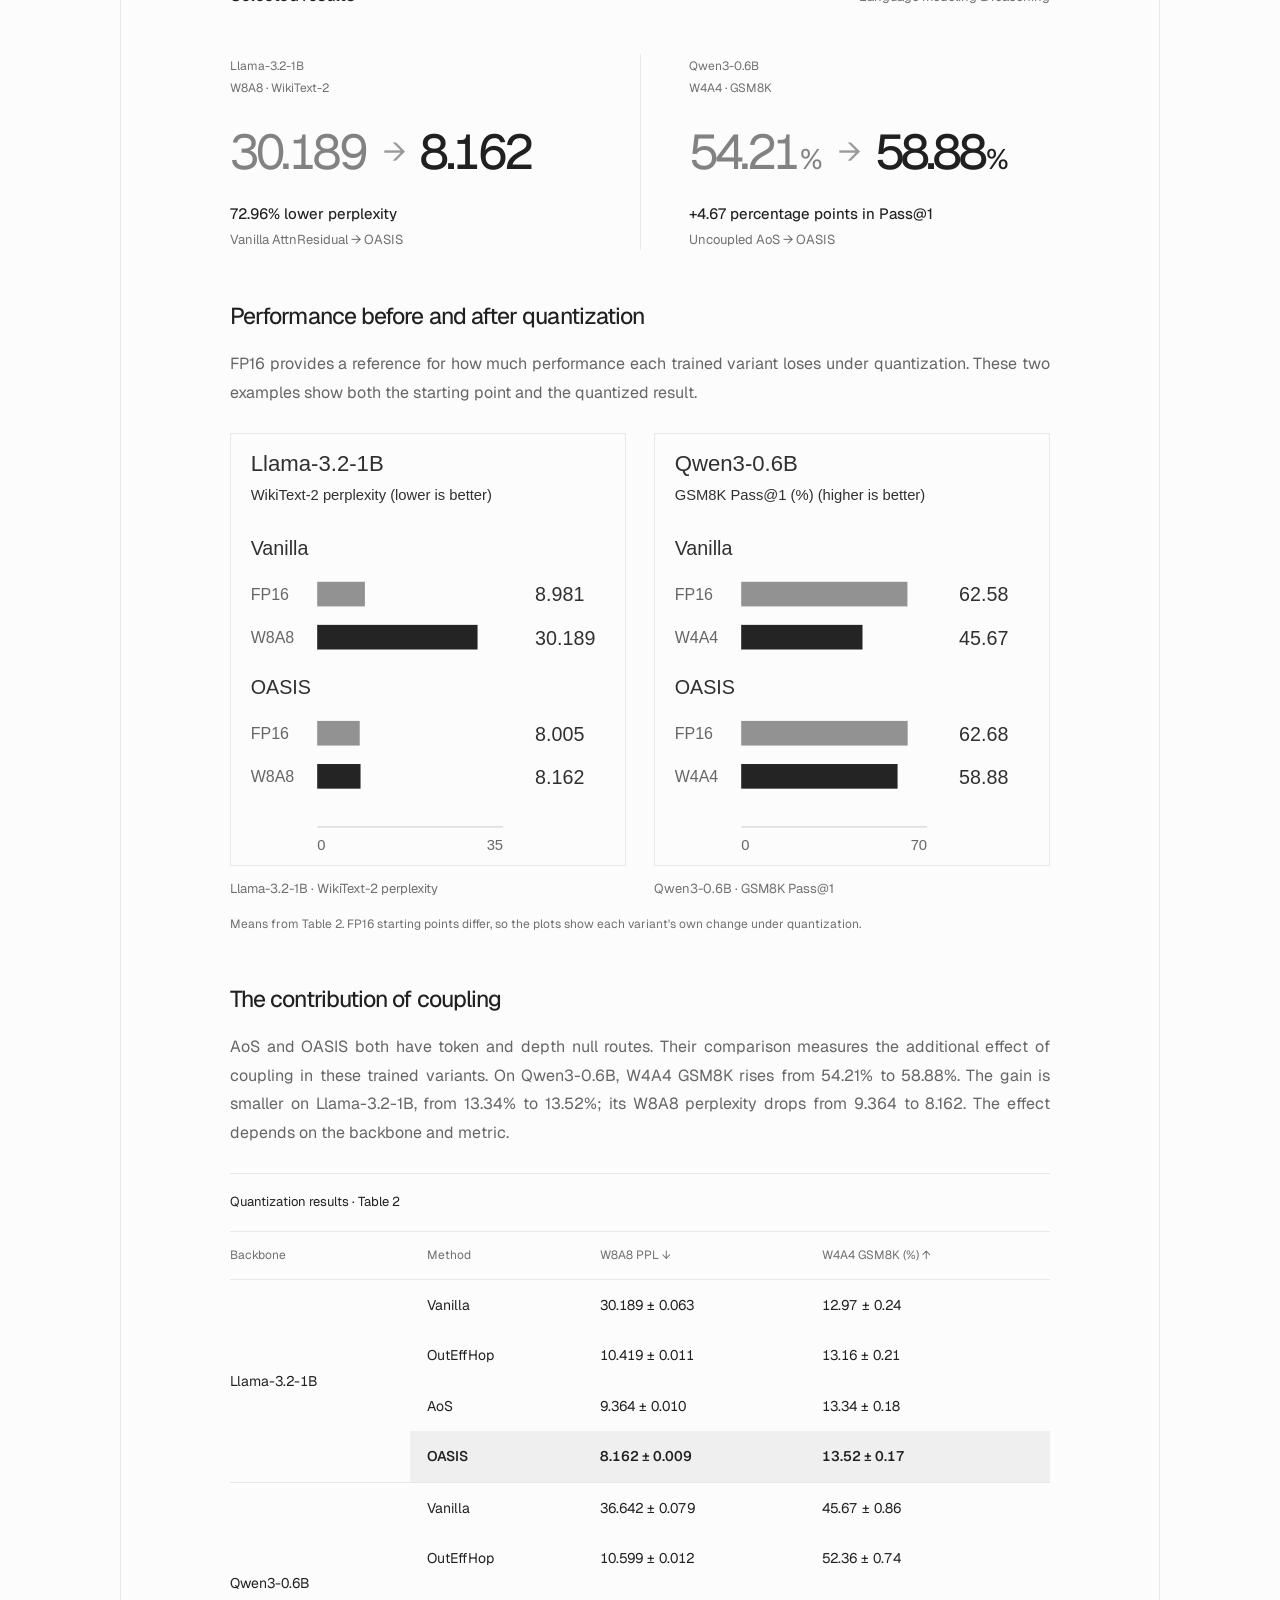
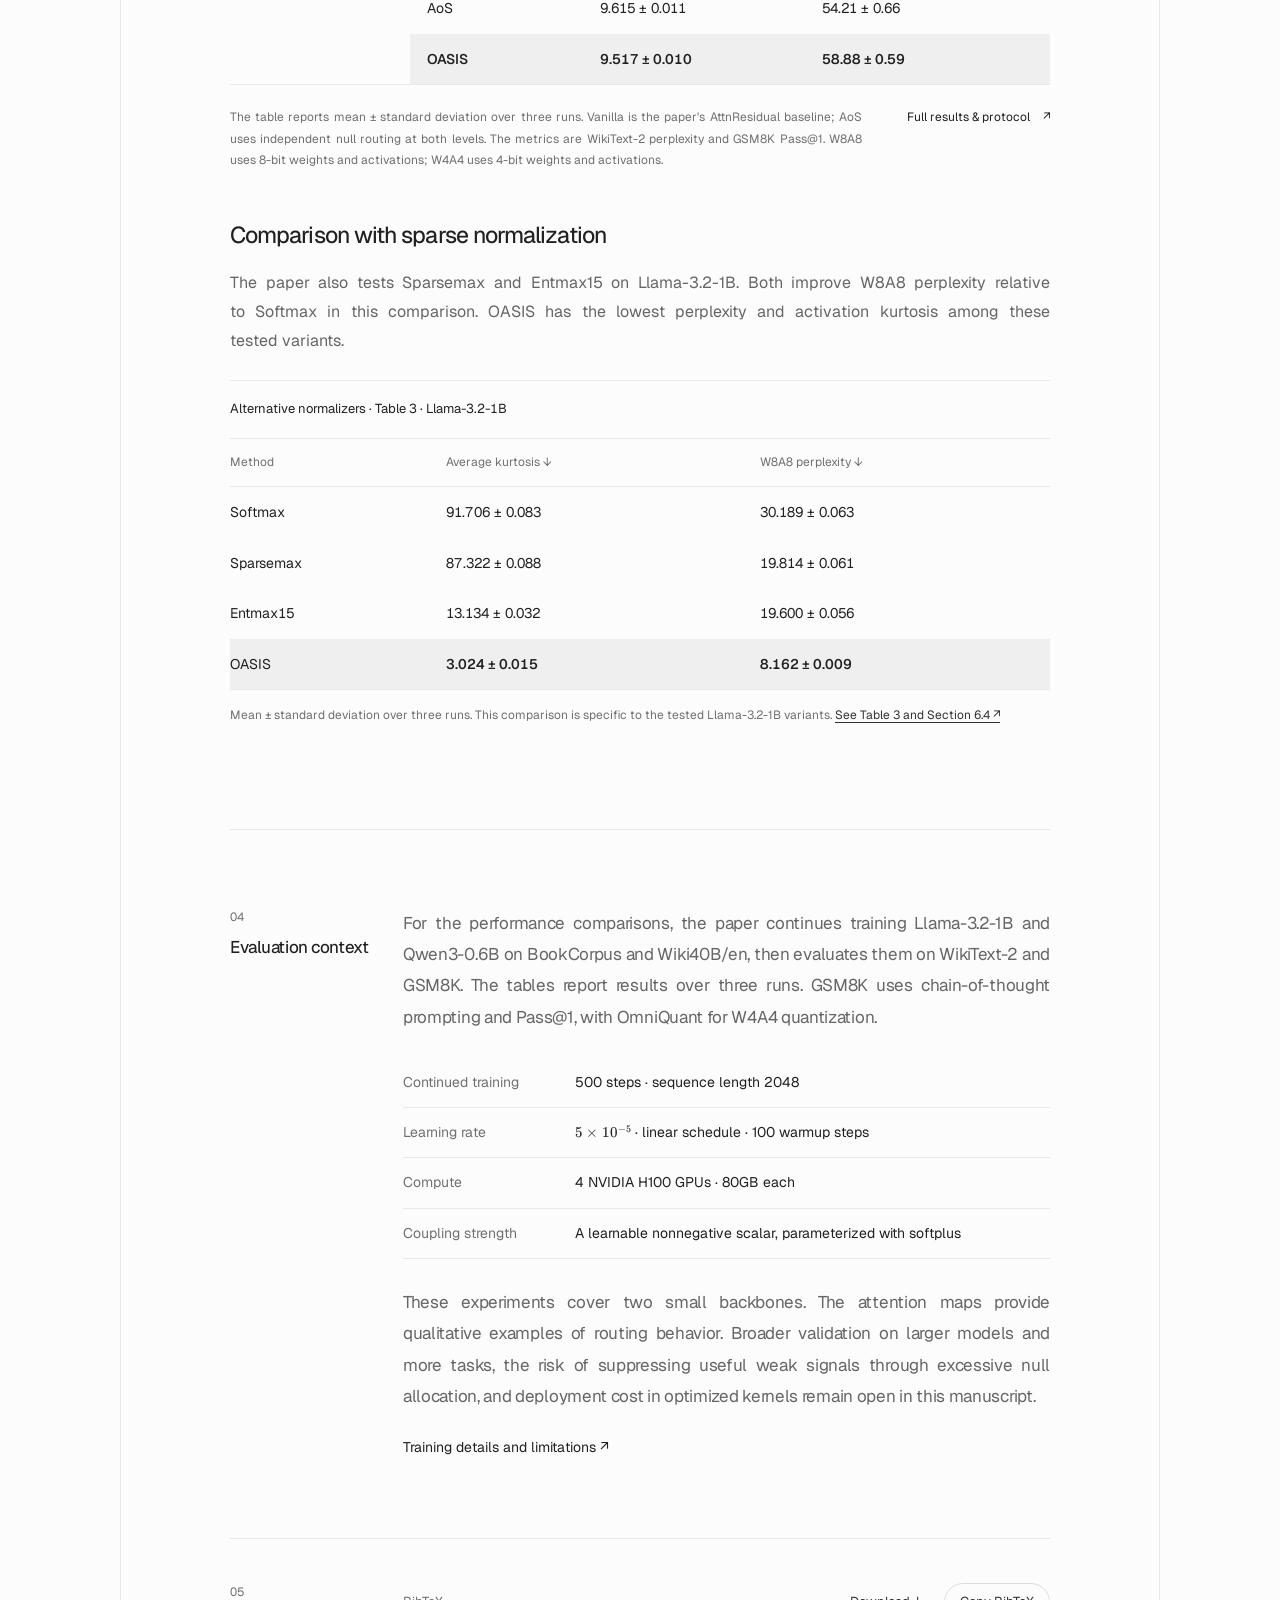
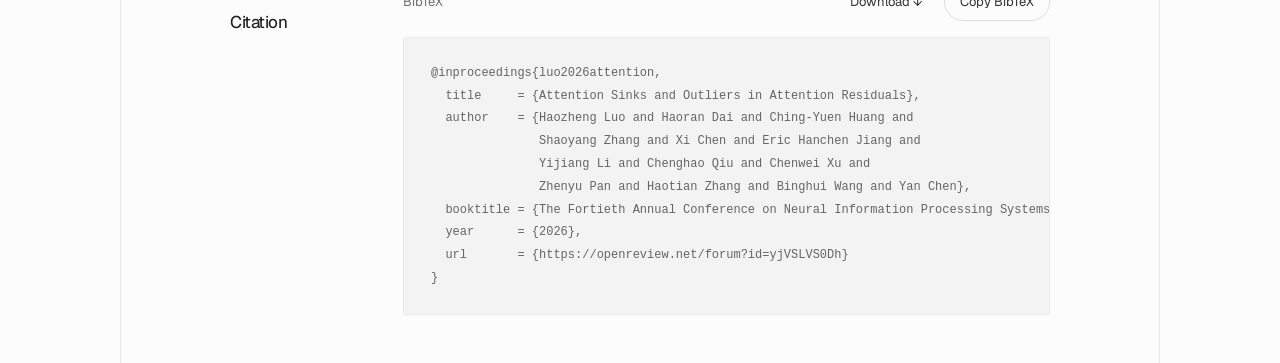
==== commit b86c1419: "add Previous work menu and FROST, GERM, OutEffHop pages The header gains a Previous work menu that o" ====
--- a/index.html
+++ b/index.html
@@ -47,17 +47,25 @@
   <link rel="preconnect" href="https://fonts.gstatic.com" crossorigin>
   <link href="https://fonts.googleapis.com/css2?family=Geist:wght@400;450;500;550;600&display=swap" rel="stylesheet">
   <link rel="stylesheet" href="assets/vendor/katex/katex.min.css">
-  <link rel="stylesheet" href="styles.css?v=14">
+  <link rel="stylesheet" href="styles.css?v=15">
   <script src="assets/vendor/katex/katex.min.js" defer></script>
   <script src="assets/vendor/katex/contrib/auto-render.min.js" defer></script>
-  <script src="script.js?v=3" defer></script>
+  <script src="script.js?v=4" defer></script>
 </head>
 <body>
   <a class="skip-link" href="#main">Skip to content</a>
   <div class="site-frame">
     <header class="site-header">
       <a class="wordmark" href="#" aria-label="OASIS home"><span class="brand-symbol" aria-hidden="true">∅</span>OASIS<span class="wordmark-note">Research</span></a>
-      <nav aria-label="Main navigation"><a href="#motivation">Motivation</a><a href="#methodology">Methodology</a><a href="#results">Results</a><a href="#citation">Citation</a></nav>
+      <nav aria-label="Main navigation"><a href="#motivation">Motivation</a><a href="#methodology">Methodology</a><a href="#results">Results</a><a href="#citation">Citation</a>
+        <div class="nav-menu">
+          <button type="button" class="nav-menu-toggle" aria-expanded="false" aria-controls="previous-work">Previous work <span class="nav-caret" aria-hidden="true">▾</span></button>
+          <ul class="nav-menu-list" id="previous-work">
+            <li><a href="frost/"><span class="nav-menu-name">FROST</span><span class="nav-menu-title">Filtering Reasoning Outliers with Attention for Efficient Reasoning</span><span class="nav-menu-venue">ICLR 2026</span></a></li>
+            <li><a href="germ/"><span class="nav-menu-name">GERM</span><span class="nav-menu-title">Fast and Low-Cost Genomic Foundation Models via Outlier Removal</span><span class="nav-menu-venue">ICML 2025</span></a></li>
+            <li><a href="outeffhop/"><span class="nav-menu-name">OutEffHop</span><span class="nav-menu-title">Outlier-Efficient Hopfield Layers for Large Transformer-Based Models</span><span class="nav-menu-venue">ICML 2024</span></a></li>
+          </ul>
+        </div></nav>
       <a class="header-paper" href="https://openreview.net/pdf?id=yjVSLVS0Dh">Read paper <span aria-hidden="true">↗</span></a>
     </header>
     <main id="main">
--- a/styles.css
+++ b/styles.css
@@ -186,6 +186,25 @@
 .method-intro-grid .method-intro { margin-bottom: 0; }
 .section-link { margin-top: 12px; font-size: 13px; color: var(--muted); }
 
+/* Paper menu in the header: hover or focus opens it on desktop; tap toggles it on touch. */
+nav { align-items: center; }
+.nav-menu { position: relative; }
+.nav-menu-toggle { display: inline-flex; align-items: center; gap: 6px; padding: 0; border: 0; background: none; color: inherit; font-size: inherit; line-height: inherit; }
+.nav-menu-toggle:hover { color: #707070; }
+.nav-caret { font-size: 10px; color: var(--muted); transition: transform .15s; }
+.nav-menu-list { position: absolute; top: 100%; right: -18px; z-index: 20; width: 360px; margin: 0; padding: 8px; padding-top: 18px; list-style: none; background: transparent; visibility: hidden; opacity: 0; transform: translateY(-4px); transition: opacity .15s, transform .15s, visibility .15s; }
+.nav-menu-list::before { content: ''; position: absolute; inset: 10px 0 0; z-index: -1; background: #fff; border: 1px solid var(--line); border-radius: 6px; box-shadow: 0 12px 32px rgba(0, 0, 0, .07); }
+.nav-menu:hover:not(.is-dismissed) .nav-menu-list, .nav-menu:focus-within:not(.is-dismissed) .nav-menu-list, .nav-menu.is-open .nav-menu-list { visibility: visible; opacity: 1; transform: none; }
+.nav-menu:hover:not(.is-dismissed) .nav-caret, .nav-menu.is-open .nav-caret { transform: rotate(180deg); }
+.nav-menu-list a { display: grid; grid-template-columns: 1fr auto; column-gap: 16px; row-gap: 2px; padding: 11px 13px; border-radius: 4px; }
+.nav-menu-list a:hover, .nav-menu-list a:focus-visible { background: var(--soft); color: var(--ink); }
+.nav-menu-list a:focus-visible { outline-offset: -2px; }
+.nav-menu-list li + li a { margin-top: 2px; }
+.nav-menu-name { grid-column: 1; grid-row: 1; font-size: 14px; font-weight: 550; letter-spacing: -.02em; }
+.nav-menu-venue { grid-column: 2; grid-row: 1; font-size: 12px; color: var(--muted); text-align: right; align-self: center; font-variant-numeric: tabular-nums; }
+.nav-menu-title { grid-column: 1 / -1; grid-row: 2; font-size: 12px; line-height: 1.5; color: var(--muted); text-wrap: pretty; }
+.nav-menu-list a[aria-current="page"] .nav-menu-name::after { content: ' · this page'; font-weight: 400; color: var(--muted); font-size: 12px; }
+
 @media (min-width: 1500px) {
   .hero { padding-top: 116px; padding-bottom: 94px; }
 }
@@ -217,7 +236,8 @@
   nav { font-size: 12px; gap: 17px; }
   nav { width: 100%; margin-left: 0; justify-content: space-between; }
   .site-header { flex-wrap: wrap; }
-  nav a { padding-block: 6px; }
+  nav a, .nav-menu-toggle { padding-block: 6px; }
+  .nav-menu-list { right: -8px; width: min(340px, calc(100vw - 32px)); }
   .hero { padding: 67px 20px 49px; }
   .paper-meta { font-size: 12px; gap: 12px; }
   h1 { font-size: clamp(36px, 6.9vw, 53px); line-height: 1.12; letter-spacing: -.06em; margin: 28px auto 22px; }
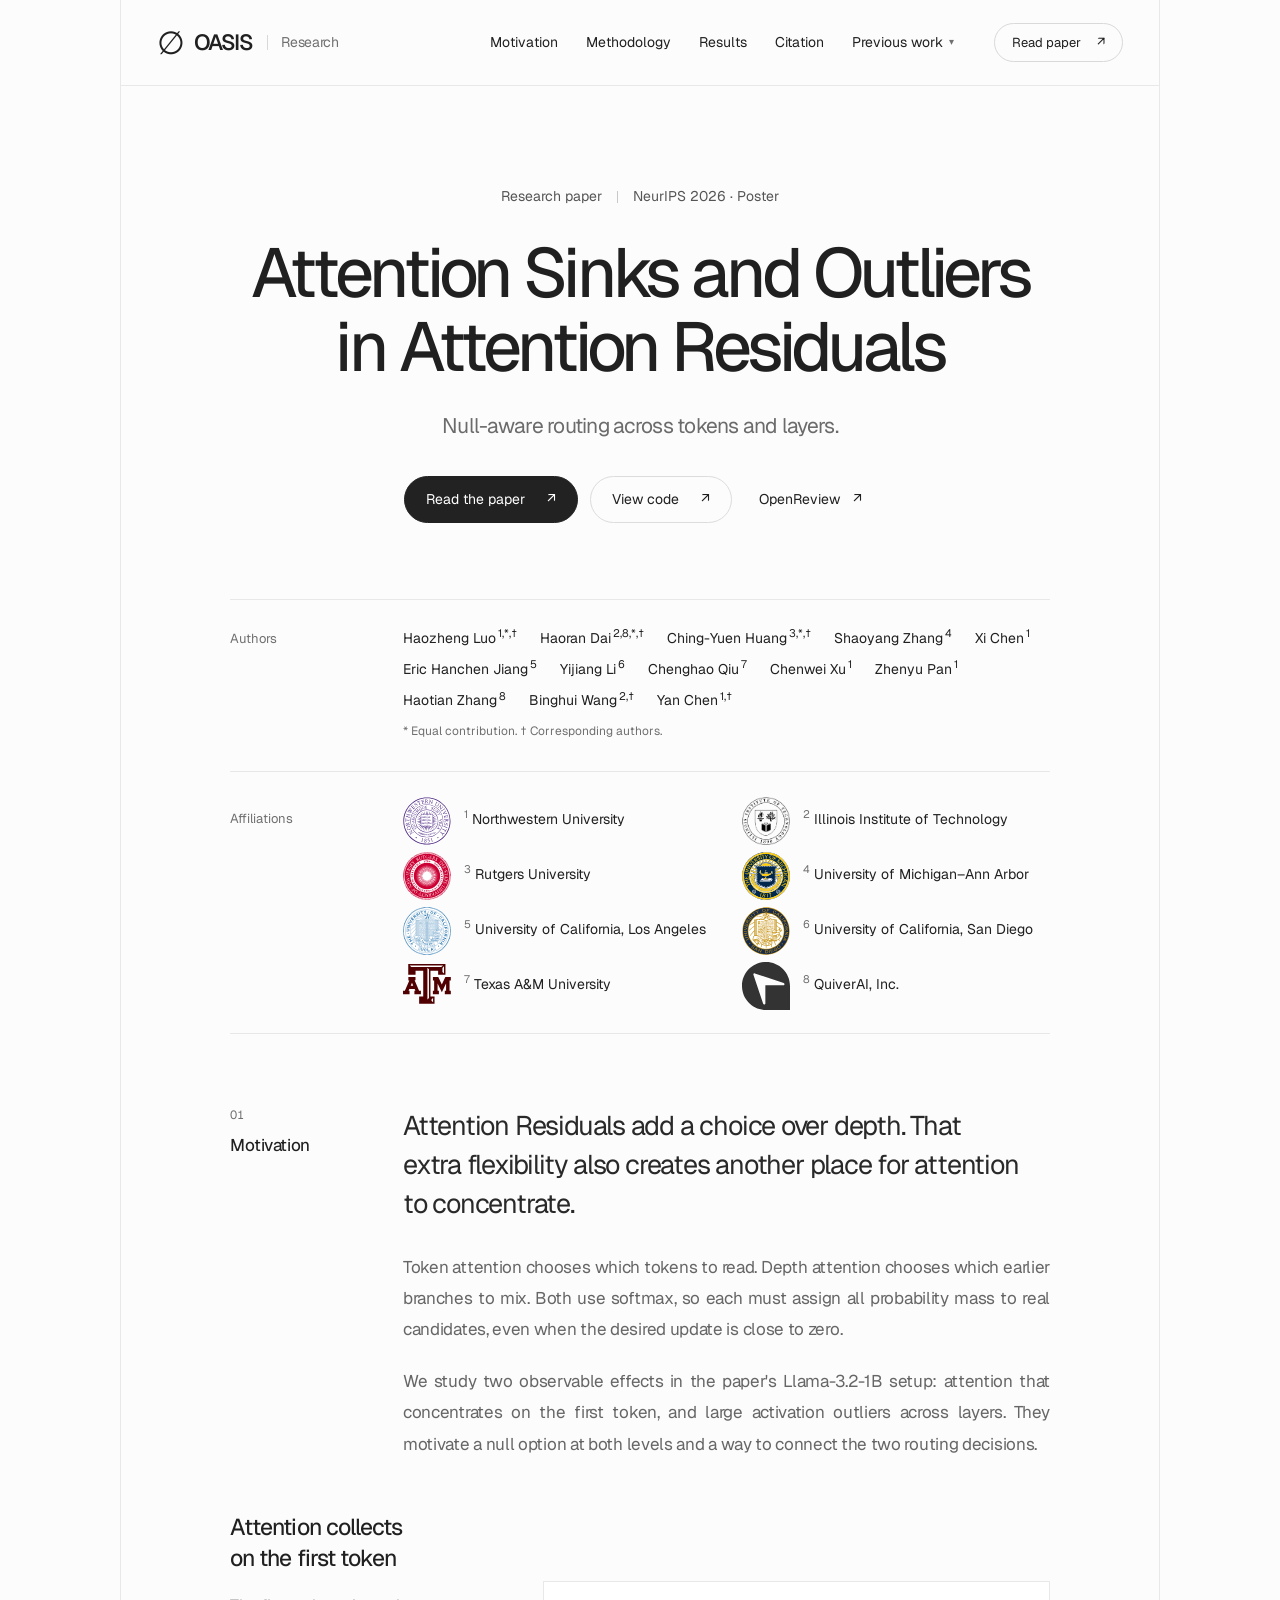
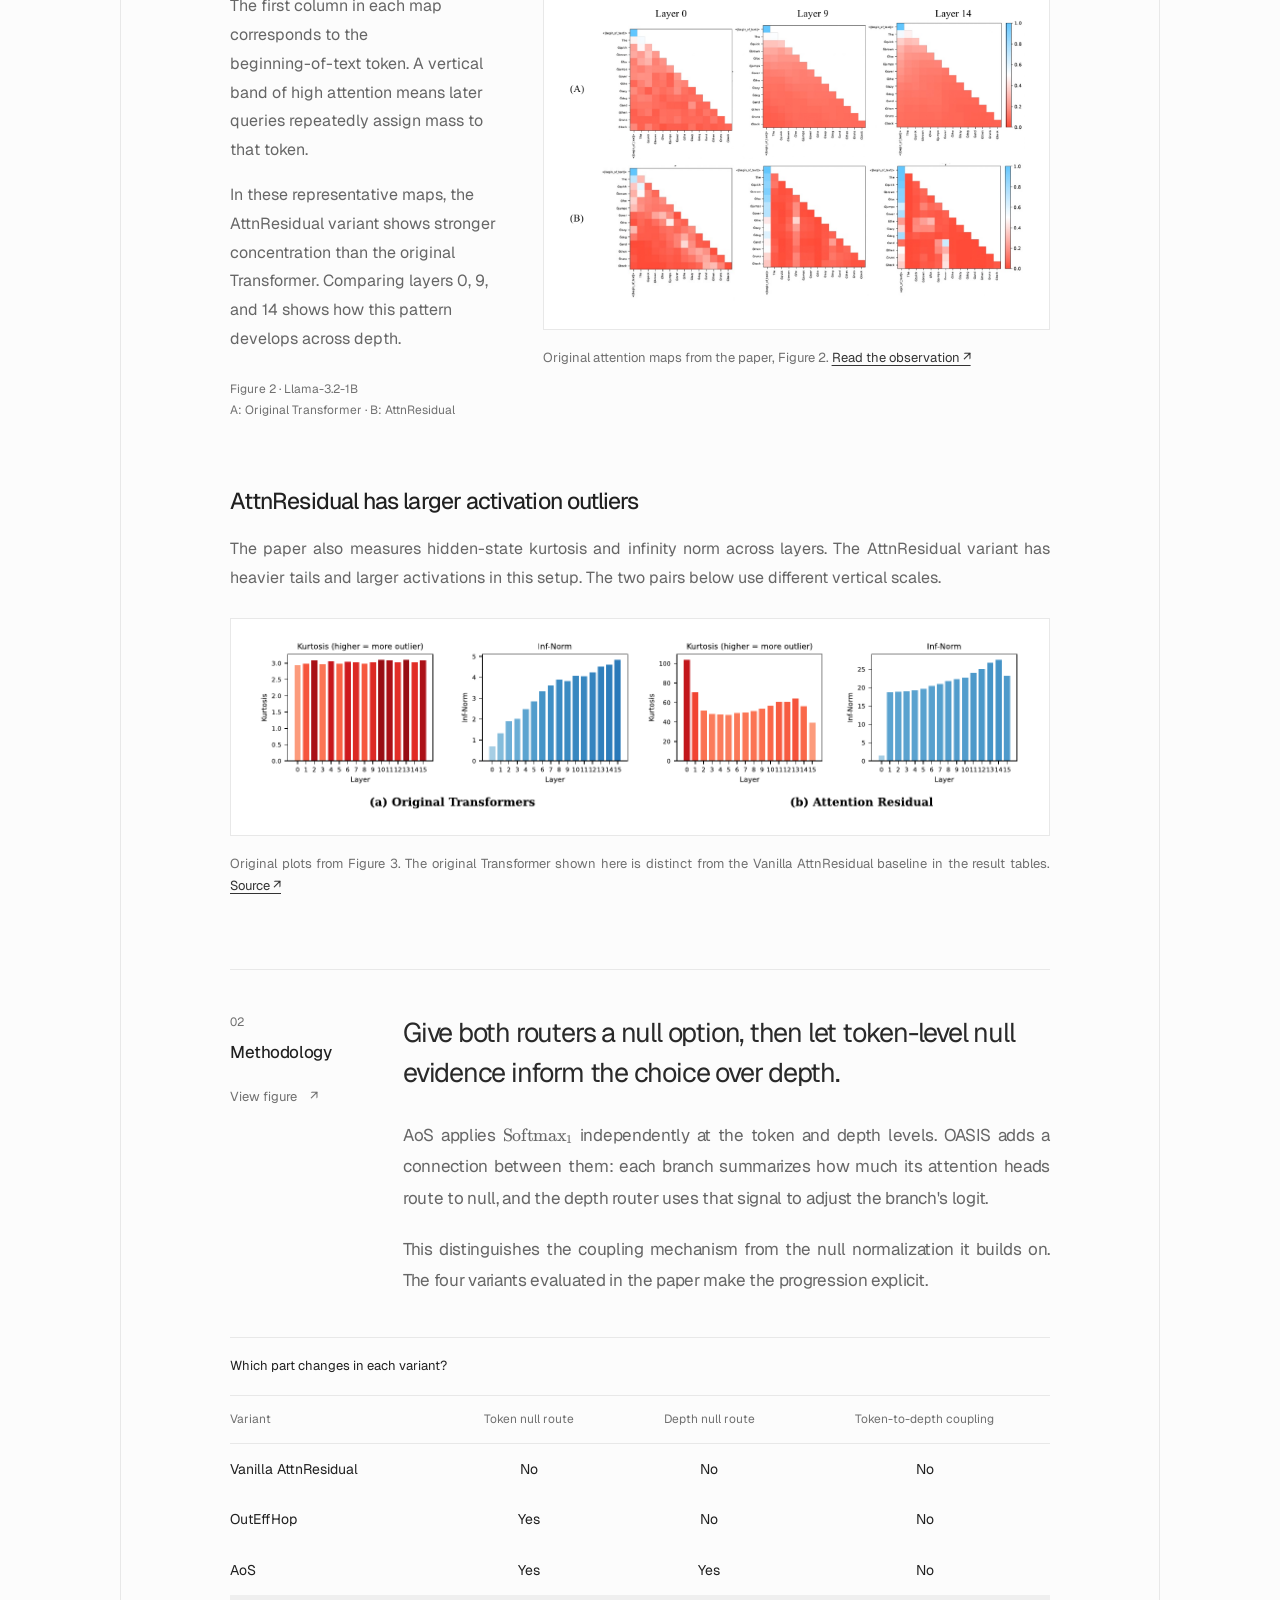
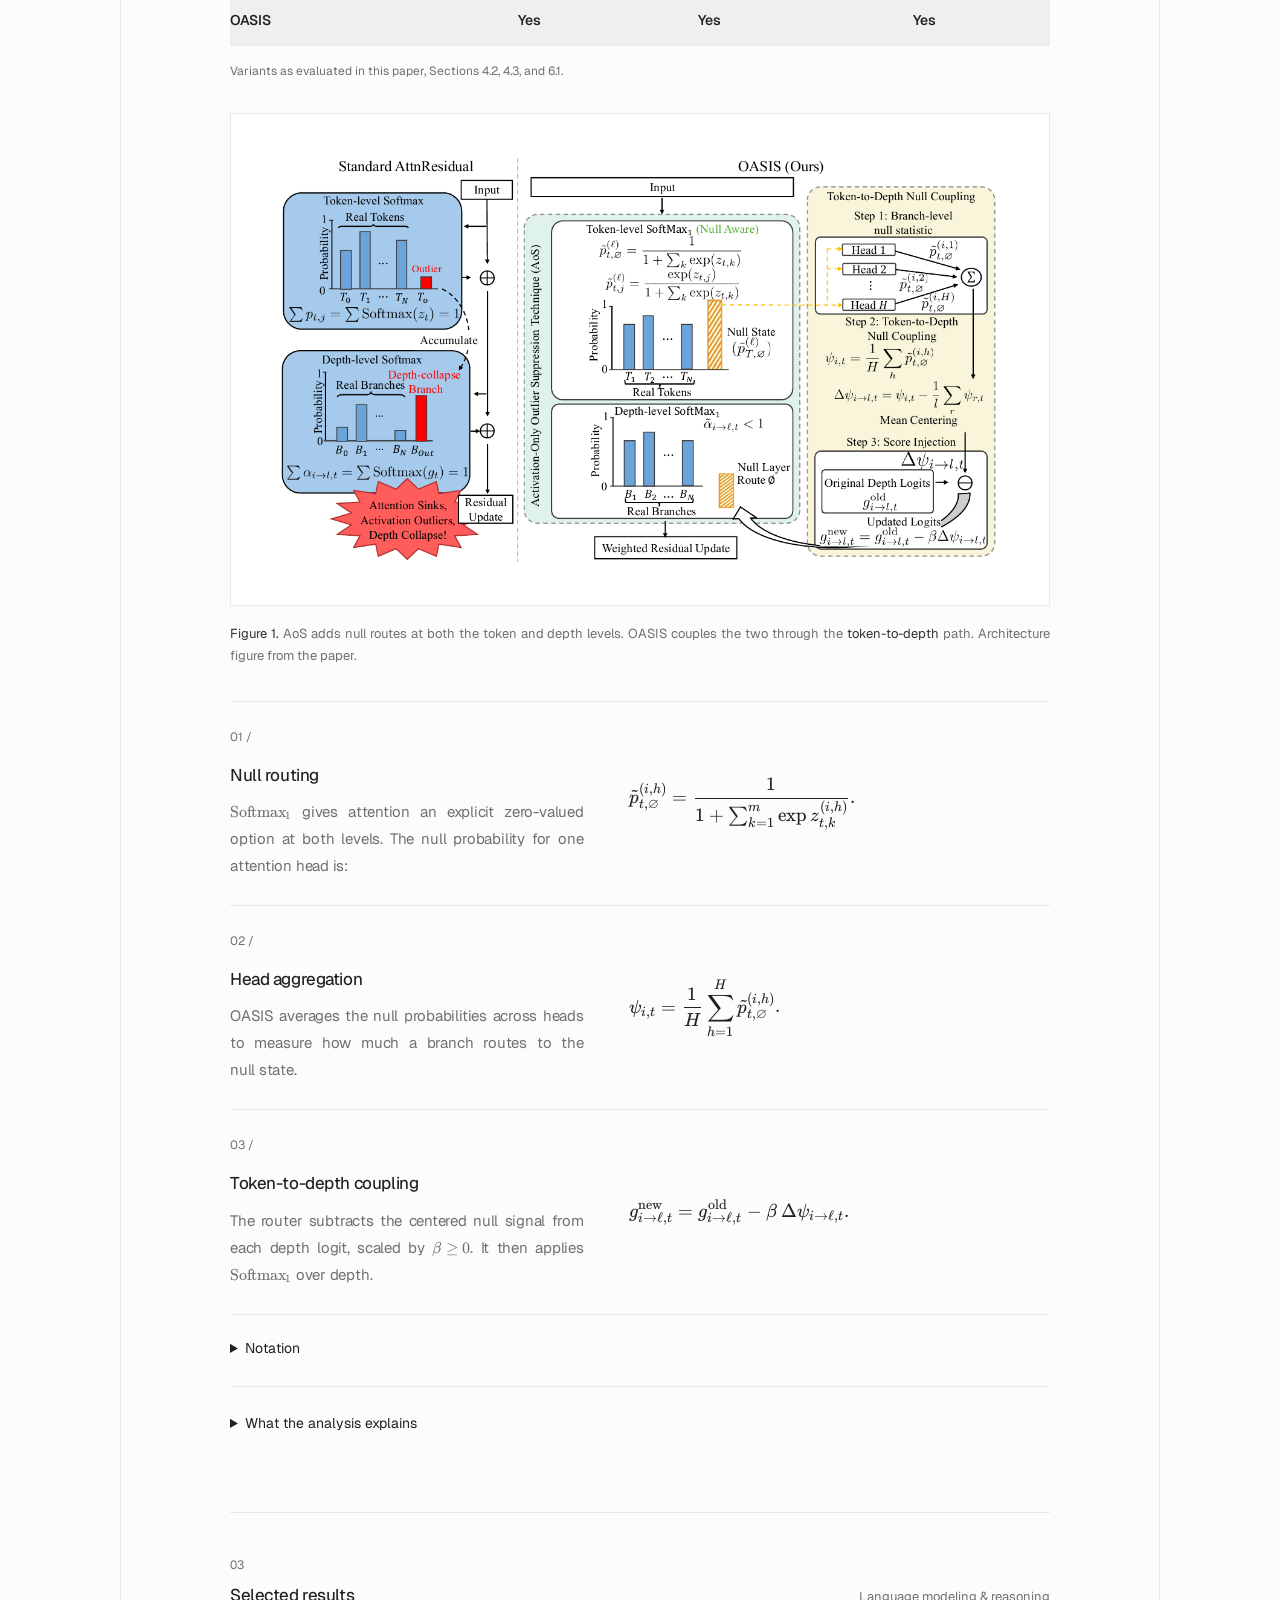
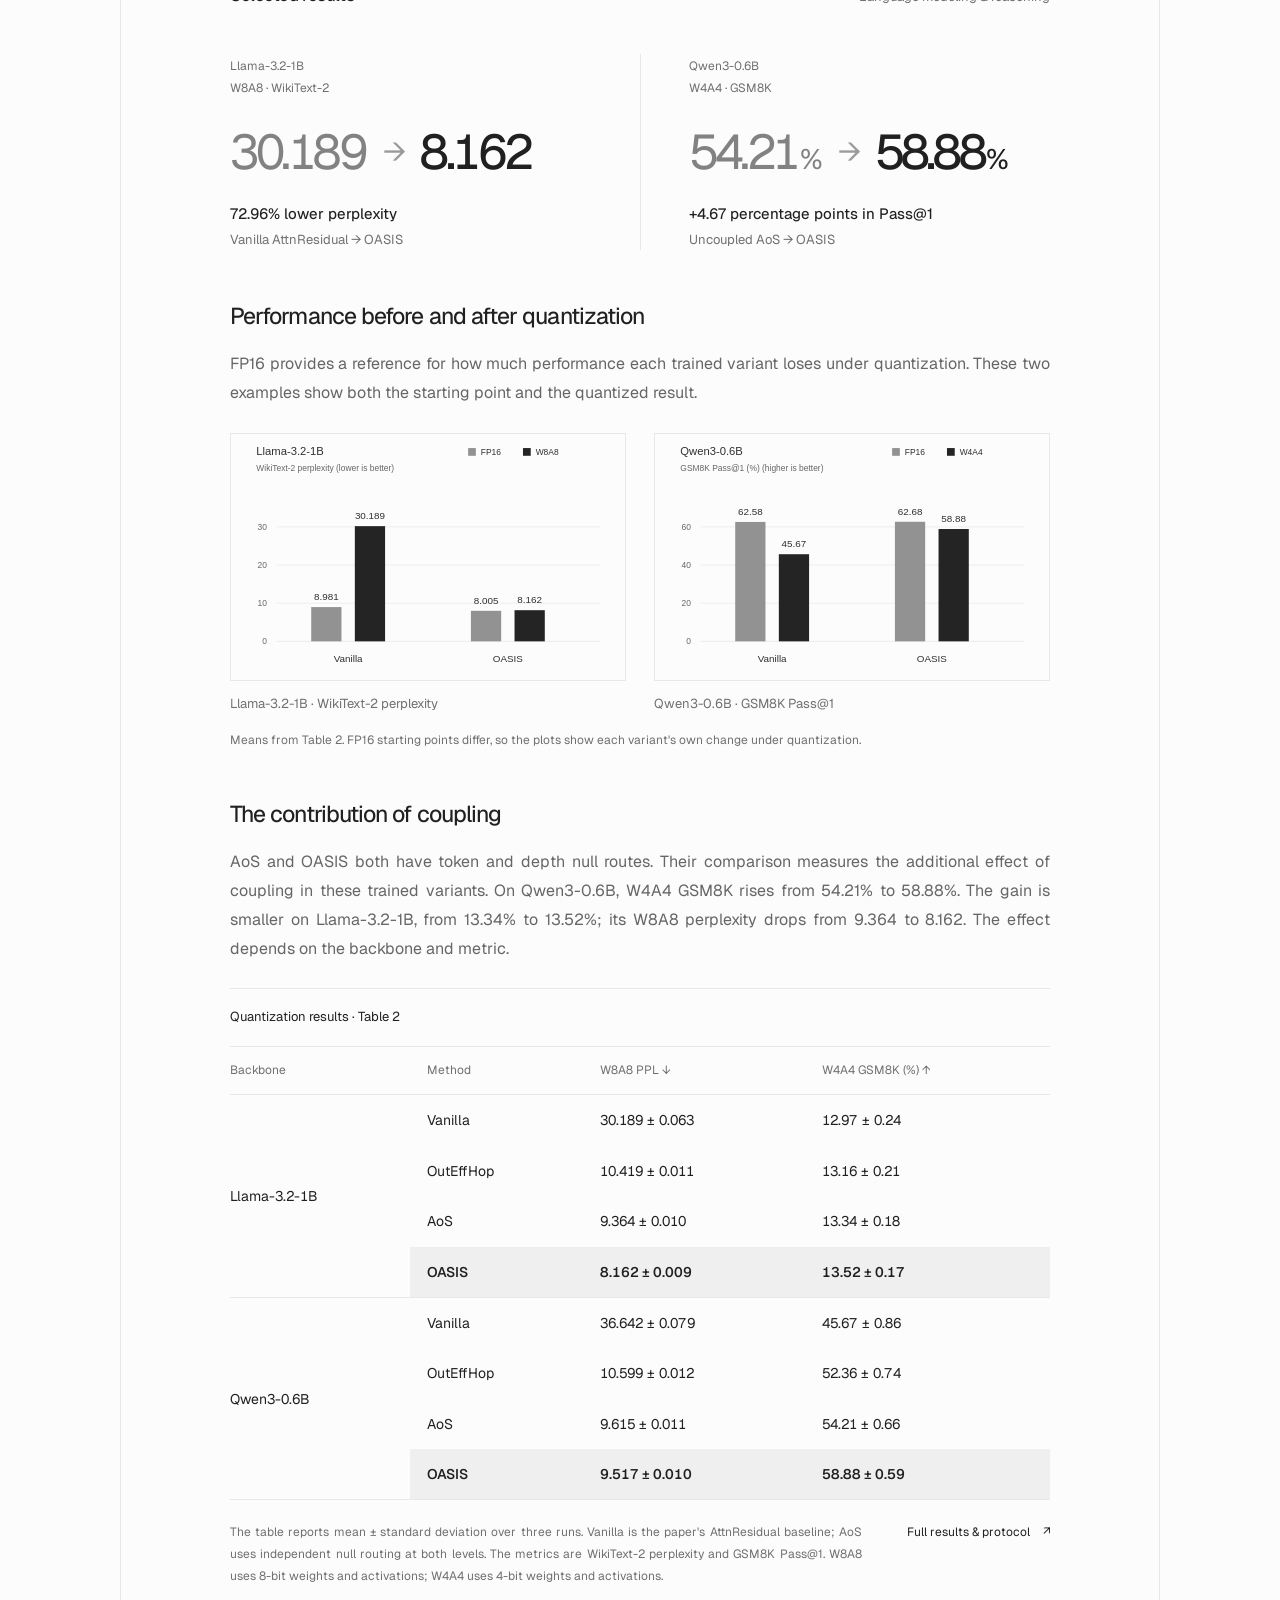
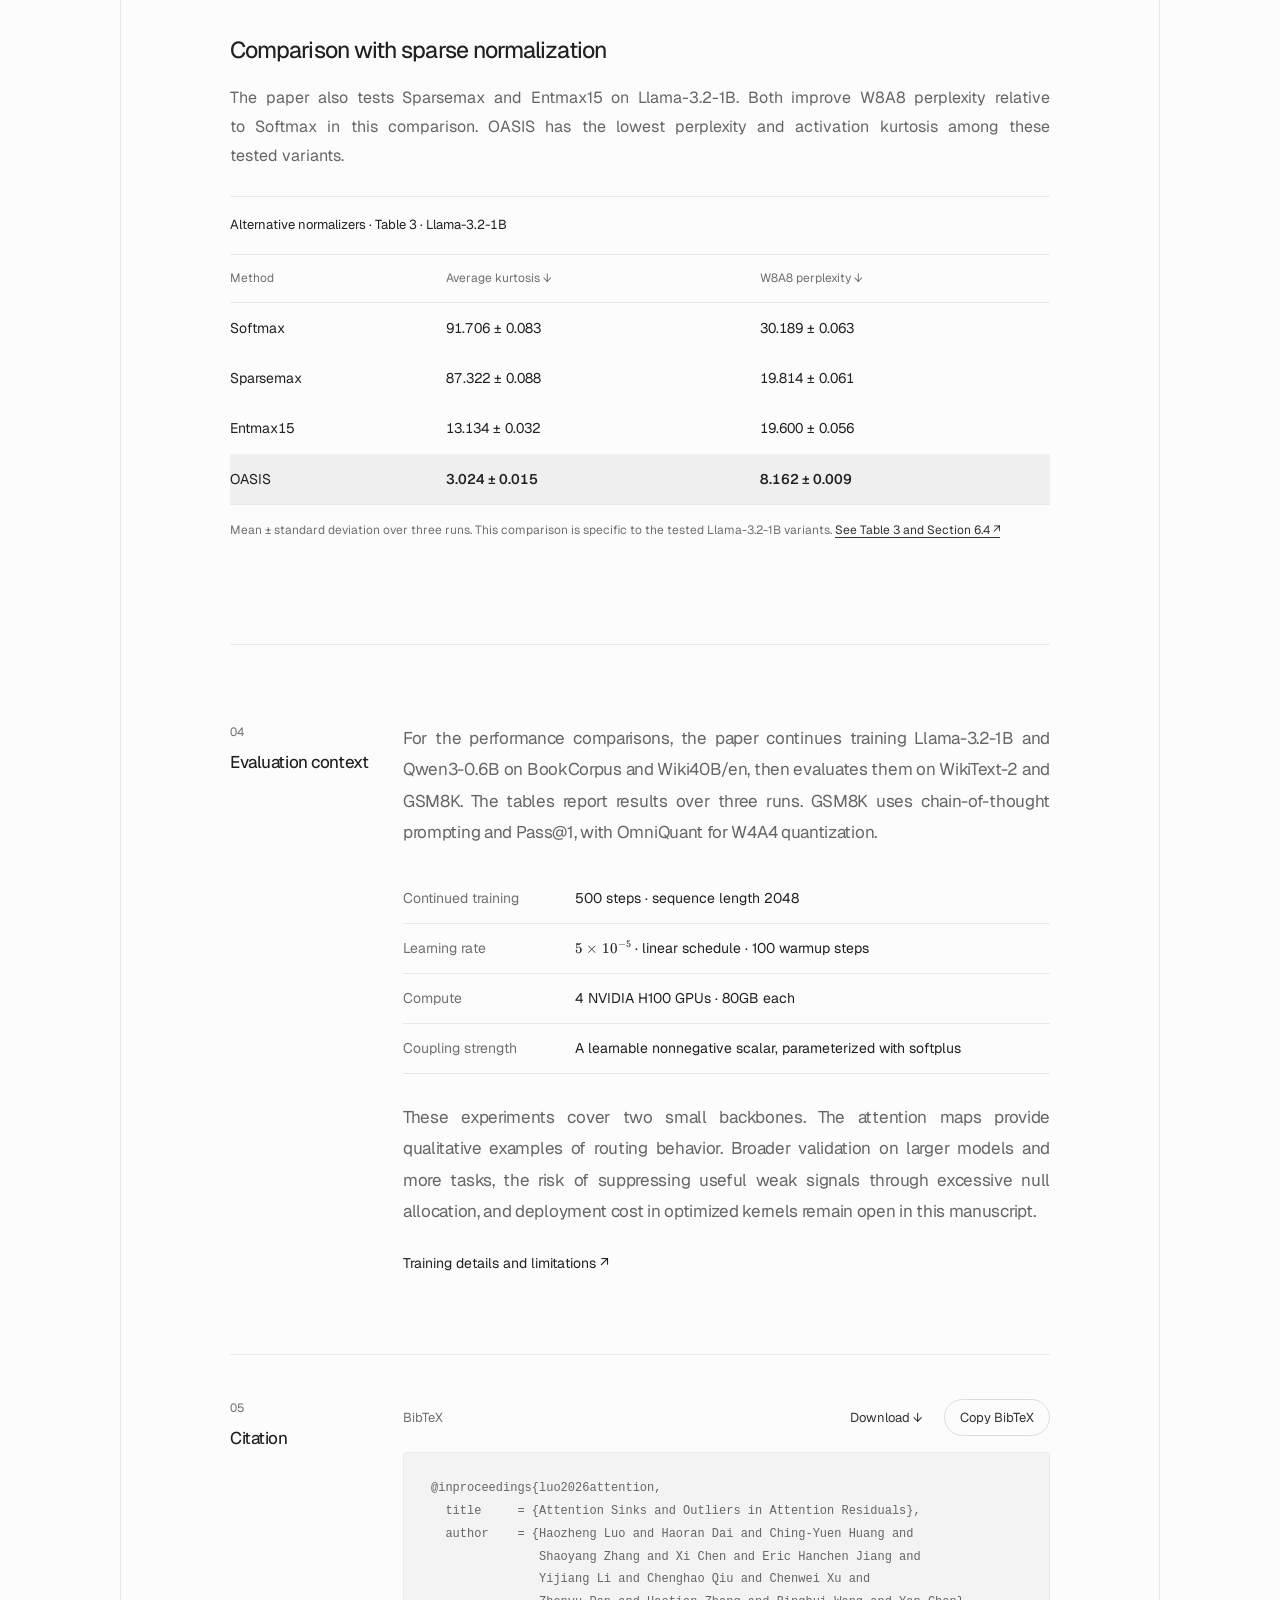
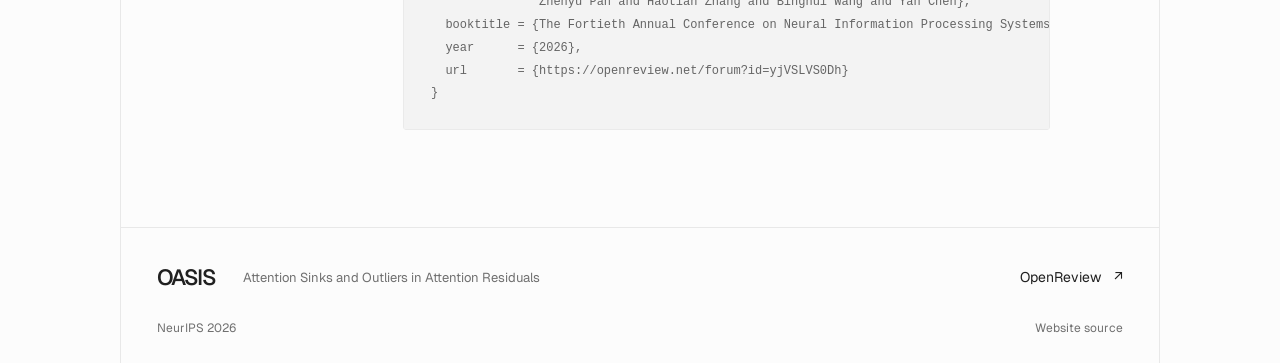
==== commit 08b00dbe: "add BOOST and hf-attention-normalizers pages; generate menus from one list The header menu now also " ====
--- a/index.html
+++ b/index.html
@@ -47,7 +47,7 @@
   <link rel="preconnect" href="https://fonts.gstatic.com" crossorigin>
   <link href="https://fonts.googleapis.com/css2?family=Geist:wght@400;450;500;550;600&display=swap" rel="stylesheet">
   <link rel="stylesheet" href="assets/vendor/katex/katex.min.css">
-  <link rel="stylesheet" href="styles.css?v=15">
+  <link rel="stylesheet" href="styles.css?v=16">
   <script src="assets/vendor/katex/katex.min.js" defer></script>
   <script src="assets/vendor/katex/contrib/auto-render.min.js" defer></script>
   <script src="script.js?v=4" defer></script>
@@ -62,8 +62,11 @@
           <button type="button" class="nav-menu-toggle" aria-expanded="false" aria-controls="previous-work">Previous work <span class="nav-caret" aria-hidden="true">▾</span></button>
           <ul class="nav-menu-list" id="previous-work">
             <li><a href="frost/"><span class="nav-menu-name">FROST</span><span class="nav-menu-title">Filtering Reasoning Outliers with Attention for Efficient Reasoning</span><span class="nav-menu-venue">ICLR 2026</span></a></li>
+            <li><a href="boost/"><span class="nav-menu-name">BOOST</span><span class="nav-menu-title">Mind the Inconspicuous: Revealing the Hidden Weakness in Aligned LLMs' Refusal Boundaries</span><span class="nav-menu-venue">USENIX Security 2025</span></a></li>
             <li><a href="germ/"><span class="nav-menu-name">GERM</span><span class="nav-menu-title">Fast and Low-Cost Genomic Foundation Models via Outlier Removal</span><span class="nav-menu-venue">ICML 2025</span></a></li>
             <li><a href="outeffhop/"><span class="nav-menu-name">OutEffHop</span><span class="nav-menu-title">Outlier-Efficient Hopfield Layers for Large Transformer-Based Models</span><span class="nav-menu-venue">ICML 2024</span></a></li>
+            <li class="nav-menu-group">Toolkit</li>
+            <li><a href="hf-attention-normalizers/"><span class="nav-menu-name">hf-attention-normalizers</span><span class="nav-menu-title">Softmax1, Sparsemax, and Entmax15 attention backends for Hugging Face Transformers</span><span class="nav-menu-venue">Python package</span></a></li>
           </ul>
         </div></nav>
       <a class="header-paper" href="https://openreview.net/pdf?id=yjVSLVS0Dh">Read paper <span aria-hidden="true">↗</span></a>
--- a/styles.css
+++ b/styles.css
@@ -204,6 +204,7 @@
 .nav-menu-venue { grid-column: 2; grid-row: 1; font-size: 12px; color: var(--muted); text-align: right; align-self: center; font-variant-numeric: tabular-nums; }
 .nav-menu-title { grid-column: 1 / -1; grid-row: 2; font-size: 12px; line-height: 1.5; color: var(--muted); text-wrap: pretty; }
 .nav-menu-list a[aria-current="page"] .nav-menu-name::after { content: ' · this page'; font-weight: 400; color: var(--muted); font-size: 12px; }
+.nav-menu-group { margin: 8px 13px 0; padding: 12px 0 2px; border-top: 1px solid var(--line); font-size: 11px; color: var(--muted); letter-spacing: .02em; }
 
 @media (min-width: 1500px) {
   .hero { padding-top: 116px; padding-bottom: 94px; }
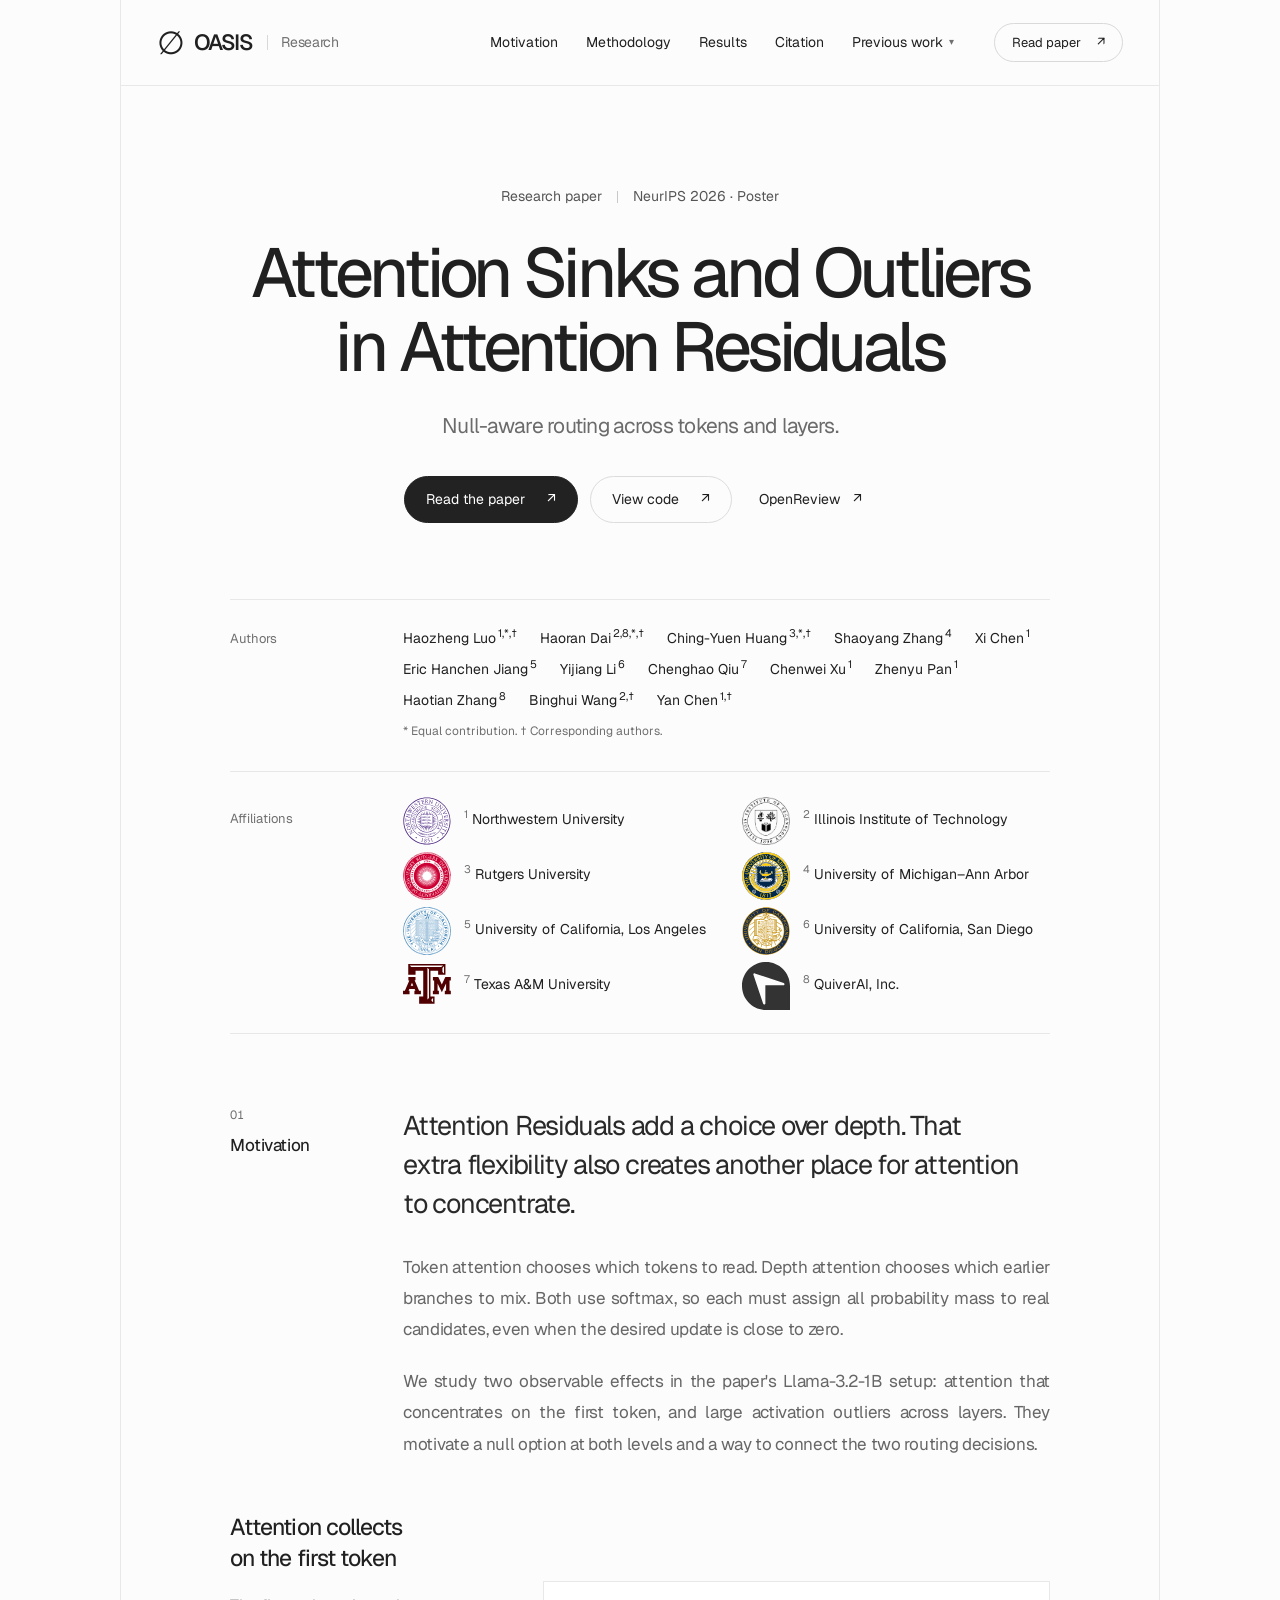
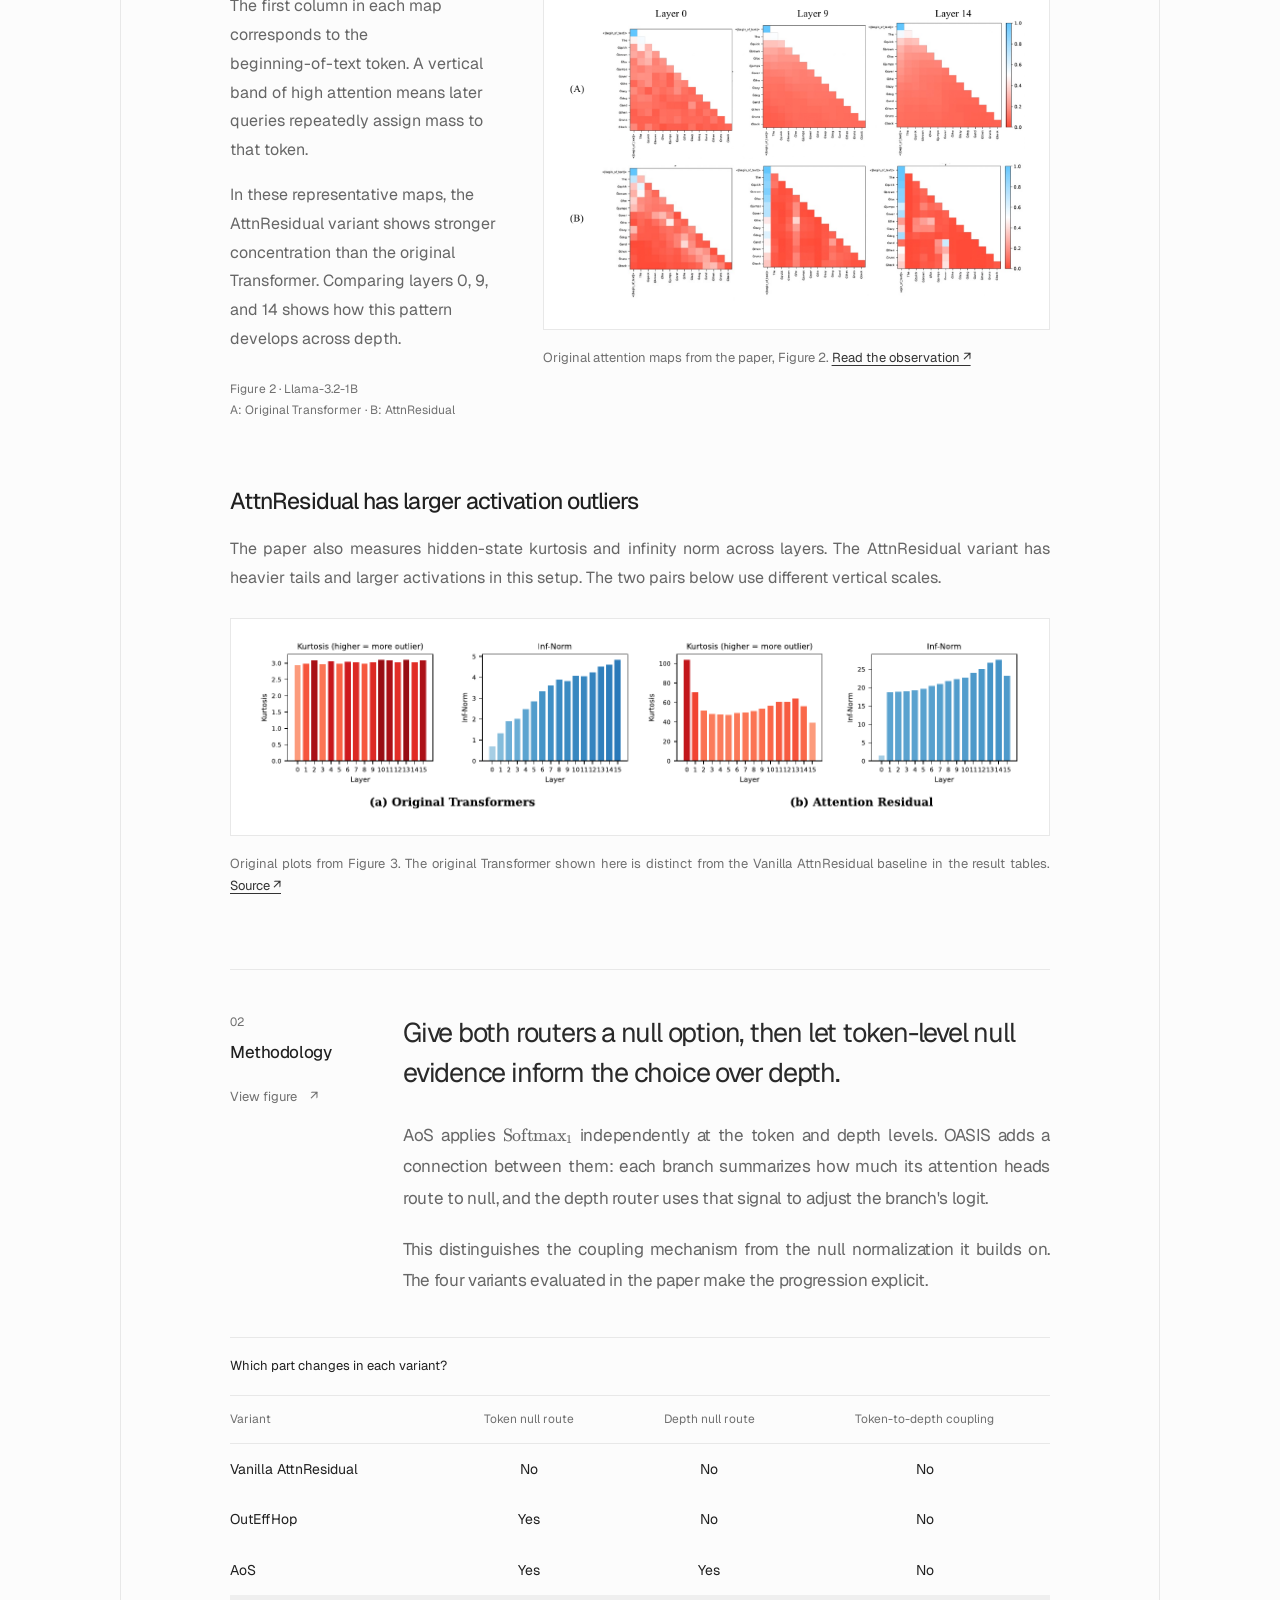
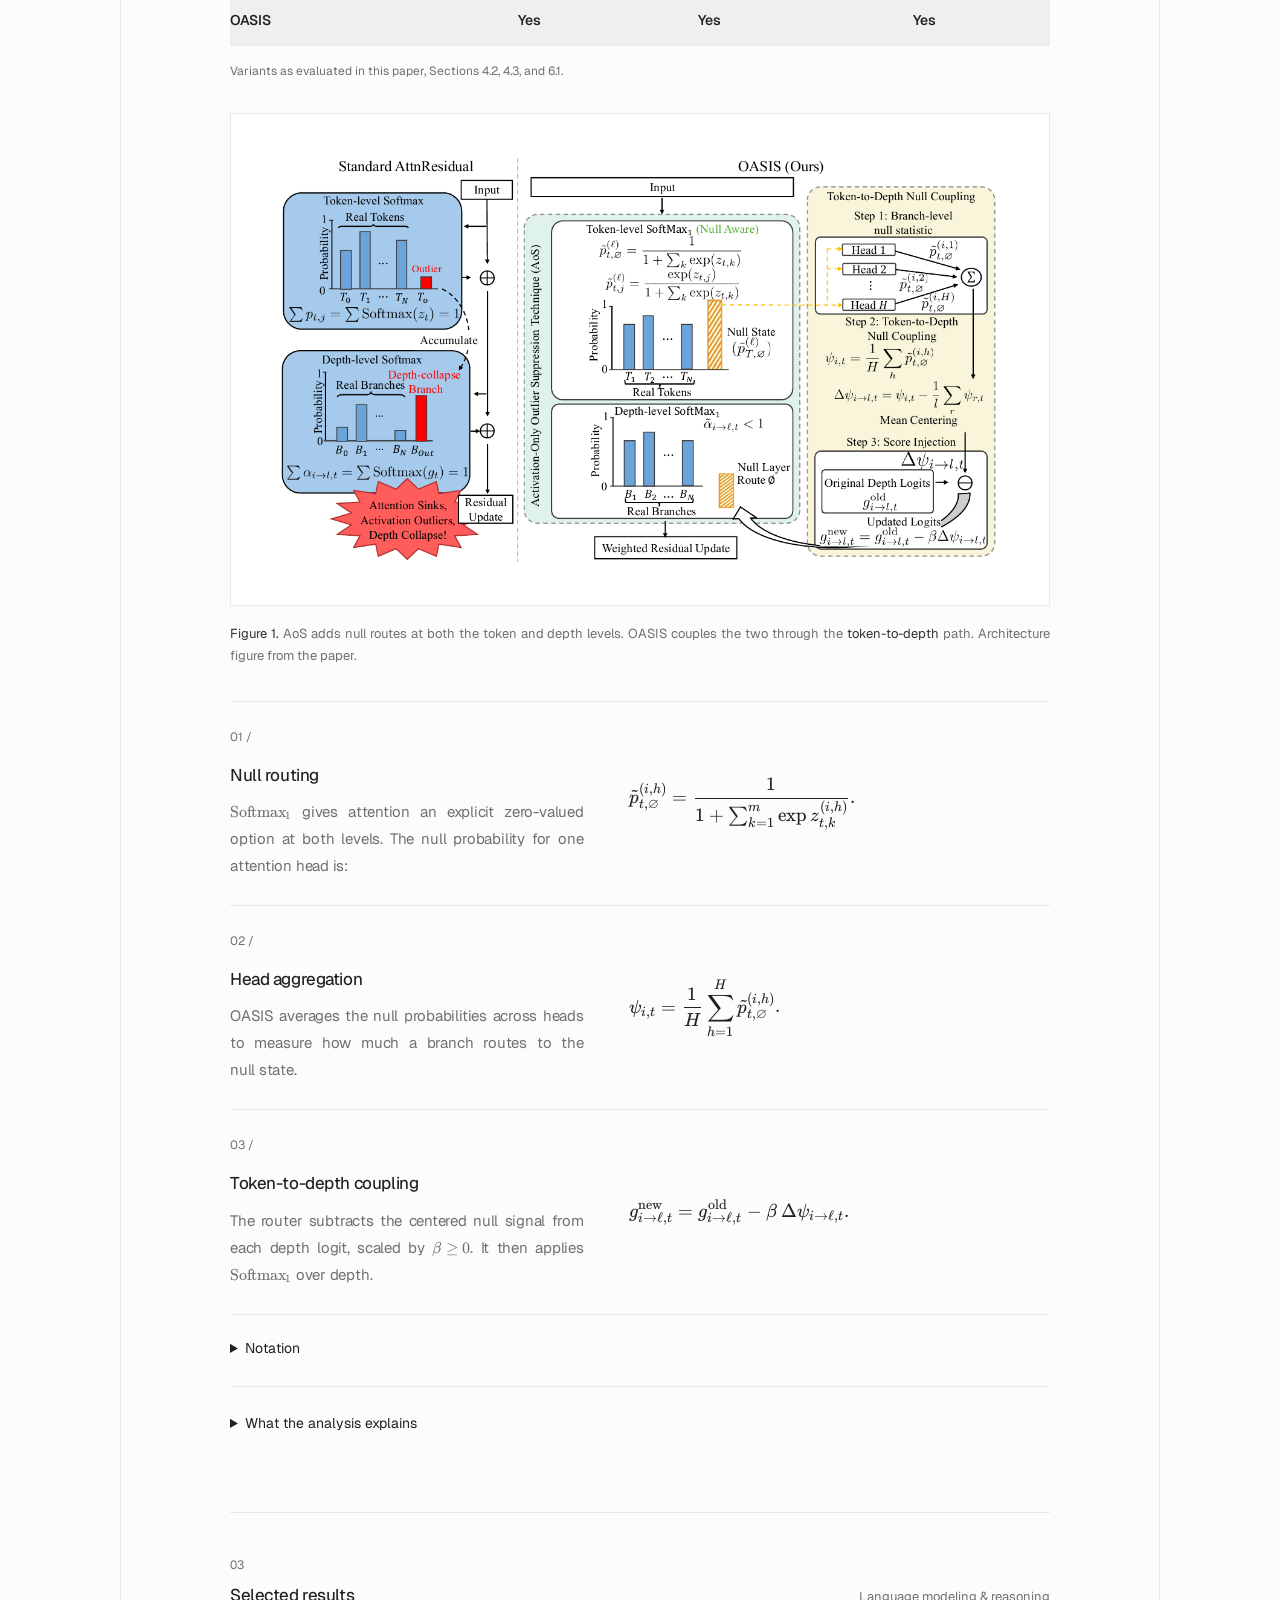
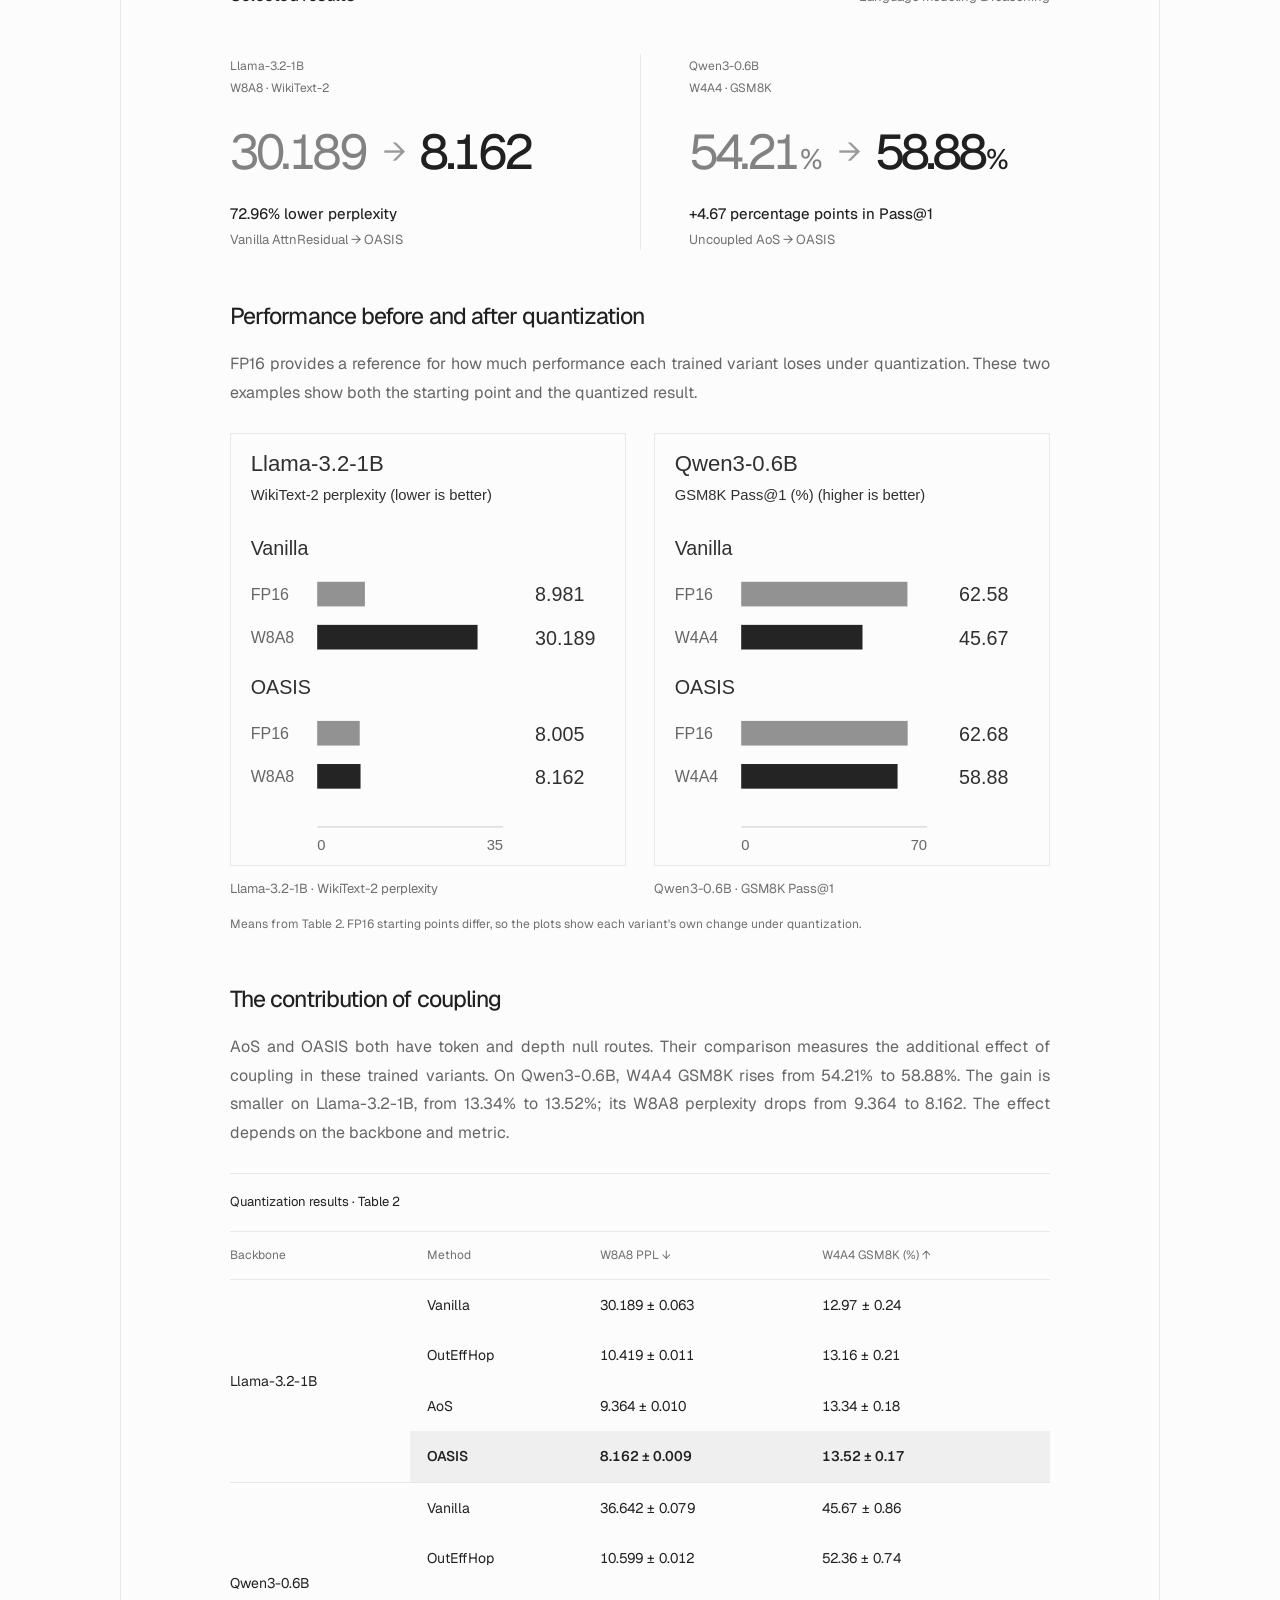
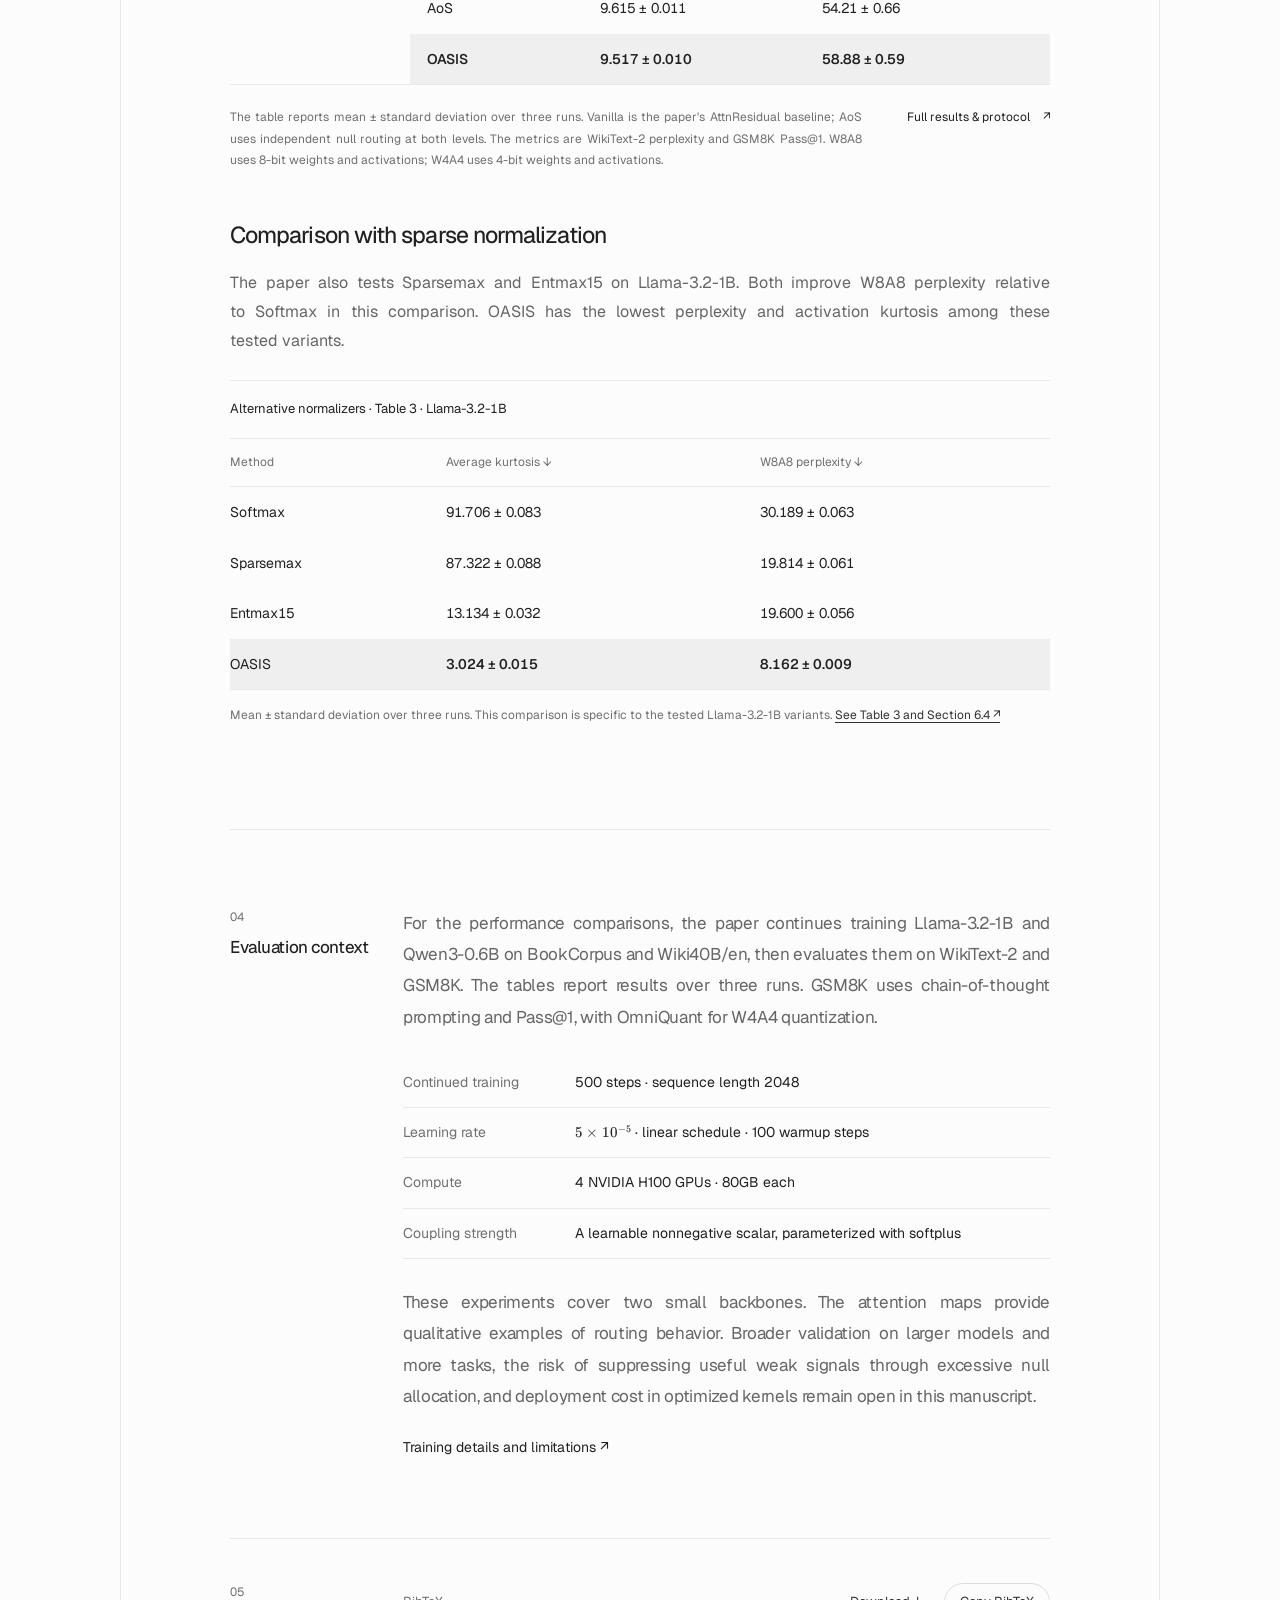
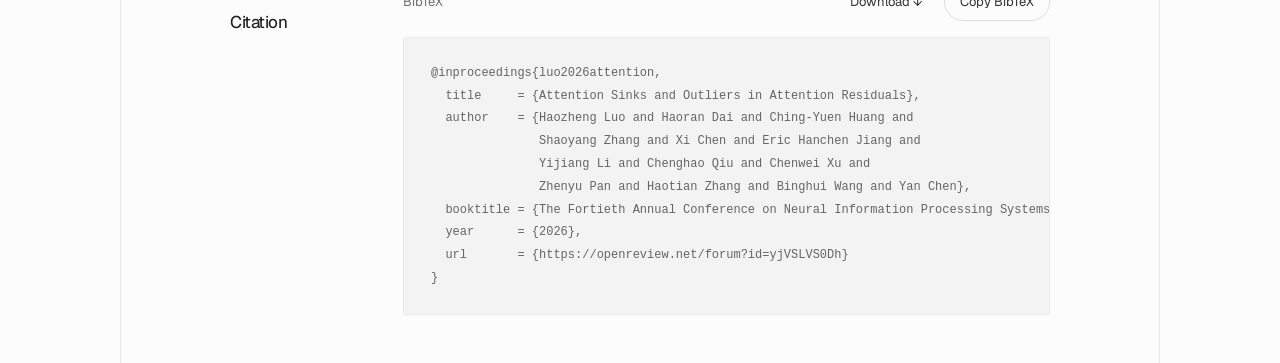
==== commit 16b82540: "fix horizontal overflow on phones Single-column grid tracks were bare 1fr, which never shrinks below" ====
--- a/index.html
+++ b/index.html
@@ -47,7 +47,7 @@
   <link rel="preconnect" href="https://fonts.gstatic.com" crossorigin>
   <link href="https://fonts.googleapis.com/css2?family=Geist:wght@400;450;500;550;600&display=swap" rel="stylesheet">
   <link rel="stylesheet" href="assets/vendor/katex/katex.min.css">
-  <link rel="stylesheet" href="styles.css?v=16">
+  <link rel="stylesheet" href="styles.css?v=17">
   <script src="assets/vendor/katex/katex.min.js" defer></script>
   <script src="assets/vendor/katex/contrib/auto-render.min.js" defer></script>
   <script src="script.js?v=4" defer></script>
--- a/styles.css
+++ b/styles.css
@@ -62,12 +62,12 @@
 .paper-figure img { display: block; width: 100%; height: auto; }
 .paper-figure figcaption { font-size: 13px; line-height: 1.7; color: var(--muted); max-width: 850px; margin: 17px 0 0; }
 .paper-figure figcaption span { color: #333; }
-.method-steps { display: grid; grid-template-columns: 1fr; list-style: none; padding: 0; margin: 34px 0 0; }
+.method-steps { display: grid; grid-template-columns: minmax(0, 1fr); list-style: none; padding: 0; margin: 34px 0 0; }
 .method-steps li { display: grid; grid-template-columns: minmax(0, 1fr) minmax(0, 1.2fr); gap: 42px; align-items: center; padding: 26px 0; border-top: 1px solid var(--line); }
 .step-index { display: block; font-size: 12px; color: #707070; margin-bottom: 15px; }
 .method-steps h3 { font-size: 17px; line-height: 1.5; font-weight: 450; letter-spacing: -.025em; margin-bottom: 10px; }
 .method-steps p { font-size: 15px; line-height: 1.8; letter-spacing: -.015em; color: #707070; }
-.result-highlights { display: grid; grid-template-columns: 1fr 1fr; margin: 46px 0 51px; }
+.result-highlights { display: grid; grid-template-columns: repeat(2, minmax(0, 1fr)); margin: 46px 0 51px; }
 .result-highlights article { padding-right: 30px; }
 .result-highlights article + article { padding-left: 48px; padding-right: 0; border-left: 1px solid var(--line); }
 .metric-label { font-size: 14px; line-height: 1.6; }
@@ -189,7 +189,7 @@
 /* Paper menu in the header: hover or focus opens it on desktop; tap toggles it on touch. */
 nav { align-items: center; }
 .nav-menu { position: relative; }
-.nav-menu-toggle { display: inline-flex; align-items: center; gap: 6px; padding: 0; border: 0; background: none; color: inherit; font-size: inherit; line-height: inherit; }
+.nav-menu-toggle { display: inline-flex; align-items: center; gap: 6px; white-space: nowrap; padding: 0; border: 0; background: none; color: inherit; font-size: inherit; line-height: inherit; }
 .nav-menu-toggle:hover { color: #707070; }
 .nav-caret { font-size: 10px; color: var(--muted); transition: transform .15s; }
 .nav-menu-list { position: absolute; top: 100%; right: -18px; z-index: 20; width: 360px; margin: 0; padding: 8px; padding-top: 18px; list-style: none; background: transparent; visibility: hidden; opacity: 0; transform: translateY(-4px); transition: opacity .15s, transform .15s, visibility .15s; }
@@ -214,7 +214,7 @@
   .site-header { padding-inline: 27px; gap: 28px; }
   .wordmark-note { display: none; }
   .reading-intro { grid-template-columns: 112px minmax(0, 1fr); }
-  .observation-layout { gap: 25px; grid-template-columns: 1fr 1.4fr; }
+  .observation-layout { gap: 25px; grid-template-columns: minmax(0, 1fr) minmax(0, 1.4fr); }
   nav { gap: 22px; }
   .hero { padding: 86px 26px 64px; }
   .author-band, .affiliation-band, .reading-section, .motivation-section, .method-section, .results-section { margin-inline: 38px; }
@@ -238,7 +238,10 @@
   nav { width: 100%; margin-left: 0; justify-content: space-between; }
   .site-header { flex-wrap: wrap; }
   nav a, .nav-menu-toggle { padding-block: 6px; }
-  .nav-menu-list { right: -8px; width: min(340px, calc(100vw - 32px)); }
+  /* Anchor the menu to the full-width nav so it never extends past the screen edge. */
+  nav { position: relative; }
+  .nav-menu { position: static; }
+  .nav-menu-list { right: 0; width: min(340px, 100%); }
   .hero { padding: 67px 20px 49px; }
   .paper-meta { font-size: 12px; gap: 12px; }
   h1 { font-size: clamp(36px, 6.9vw, 53px); line-height: 1.12; letter-spacing: -.06em; margin: 28px auto 22px; }
@@ -247,13 +250,13 @@
   .button { font-size: 13px; padding: 10px 16px; min-height: 44px; gap: 15px; }
   .resource-links .text-link { font-size: 12px; padding: 8px 10px; }
   .author-band, .affiliation-band, .reading-section, .motivation-section, .method-section, .results-section { margin-inline: 24px; }
-  .author-band { grid-template-columns: 1fr; gap: 13px; padding: 23px 0 26px; }
-  .affiliation-band { grid-template-columns: 1fr; gap: 12px; padding: 21px 0 24px; }
+  .author-band { grid-template-columns: minmax(0, 1fr); gap: 13px; padding: 23px 0 26px; }
+  .affiliation-band { grid-template-columns: minmax(0, 1fr); gap: 12px; padding: 21px 0 24px; }
   .affiliation-band h2 { padding-top: 0; }
-  .affiliations { grid-template-columns: 1fr; row-gap: 15px; font-size: 13px; }
+  .affiliations { grid-template-columns: minmax(0, 1fr); row-gap: 15px; font-size: 13px; }
   .author-band .author-note { grid-column: 1; }
   .authors { font-size: 13px; column-gap: 18px; row-gap: 7px; }
-  .reading-section { grid-template-columns: 1fr; gap: 24px; padding-block: 43px; }
+  .reading-section { grid-template-columns: minmax(0, 1fr); gap: 24px; padding-block: 43px; }
   .section-label { flex-direction: row; align-items: baseline; gap: 15px; }
   .section-number { font-size: 11px; }
   .section-label h2 { font-size: 16px; }
@@ -264,12 +267,12 @@
   .wide-section-heading .text-link { font-size: 12px; }
   .figure-image { padding: 14px 8px; margin-inline: -12px; }
   .paper-figure figcaption { font-size: 12px; }
-  .reading-intro { grid-template-columns: 1fr; gap: 25px; margin-bottom: 30px; }
-  .observation-layout, .quantization-figures { grid-template-columns: 1fr; gap: 22px; }
+  .reading-intro { grid-template-columns: minmax(0, 1fr); gap: 25px; margin-bottom: 30px; }
+  .observation-layout, .quantization-figures { grid-template-columns: minmax(0, 1fr); gap: 22px; }
   .observation-copy h3, .subsection-heading h3 { font-size: 21px; }
   .subsection-heading { margin-top: 34px; }
   .compact-figure { padding: 10px 6px; }
-  .protocol > div { grid-template-columns: 1fr; gap: 5px; }
+  .protocol > div { grid-template-columns: minmax(0, 1fr); gap: 5px; }
   .component-table { max-width: 100%; }
 
   .method-steps { gap: 0; margin-top: 27px; }
@@ -279,7 +282,7 @@
   .method-steps h3 { font-size: 16px; margin-bottom: 7px; }
   .method-steps p { font-size: 15px; }
   .section-aside { display: none; }
-  .result-highlights { grid-template-columns: 1fr; gap: 31px; margin: 30px 0 36px; }
+  .result-highlights { grid-template-columns: minmax(0, 1fr); gap: 31px; margin: 30px 0 36px; }
   .result-highlights article { padding: 0; }
   .result-highlights article + article { padding: 26px 0 0; border-left: 0; border-top: 1px solid var(--line); }
   .metric-values { font-size: clamp(35px, 9.8vw, 52px); gap: 17px; margin: 18px 0 14px; }
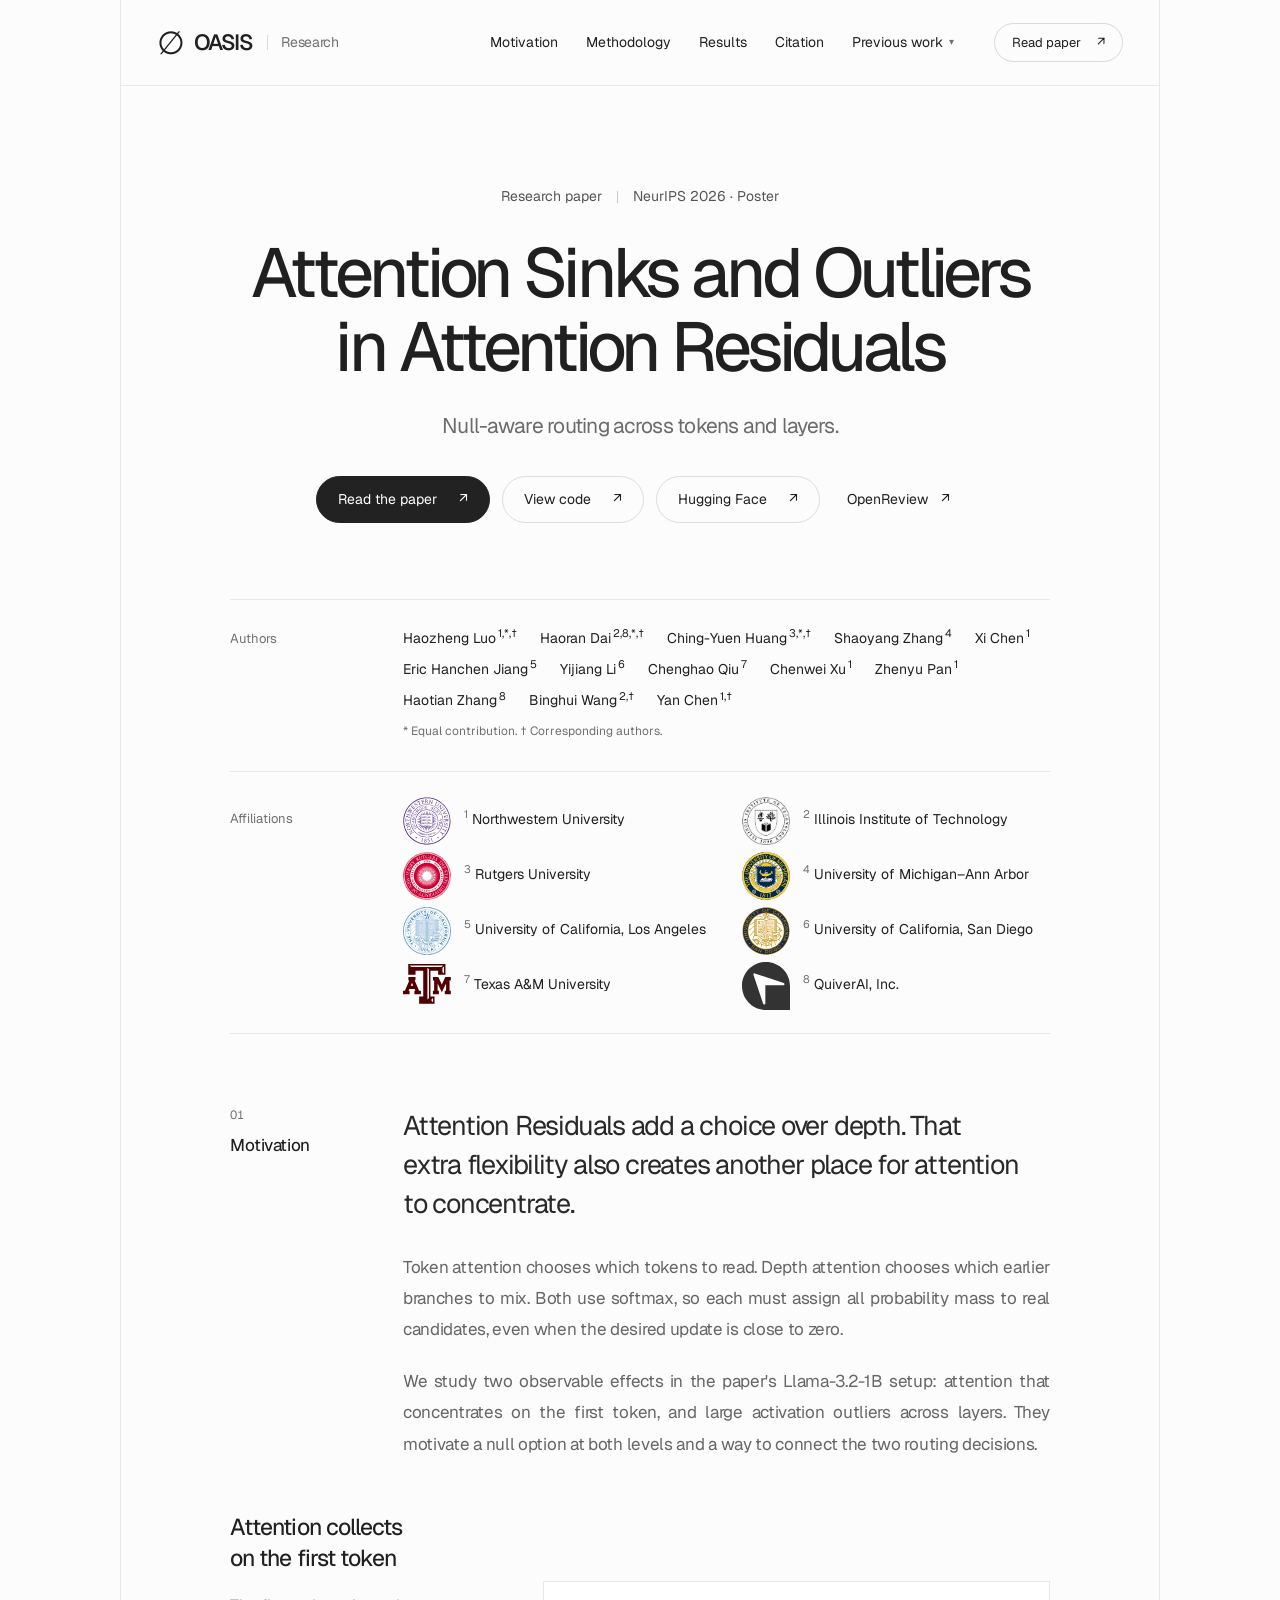
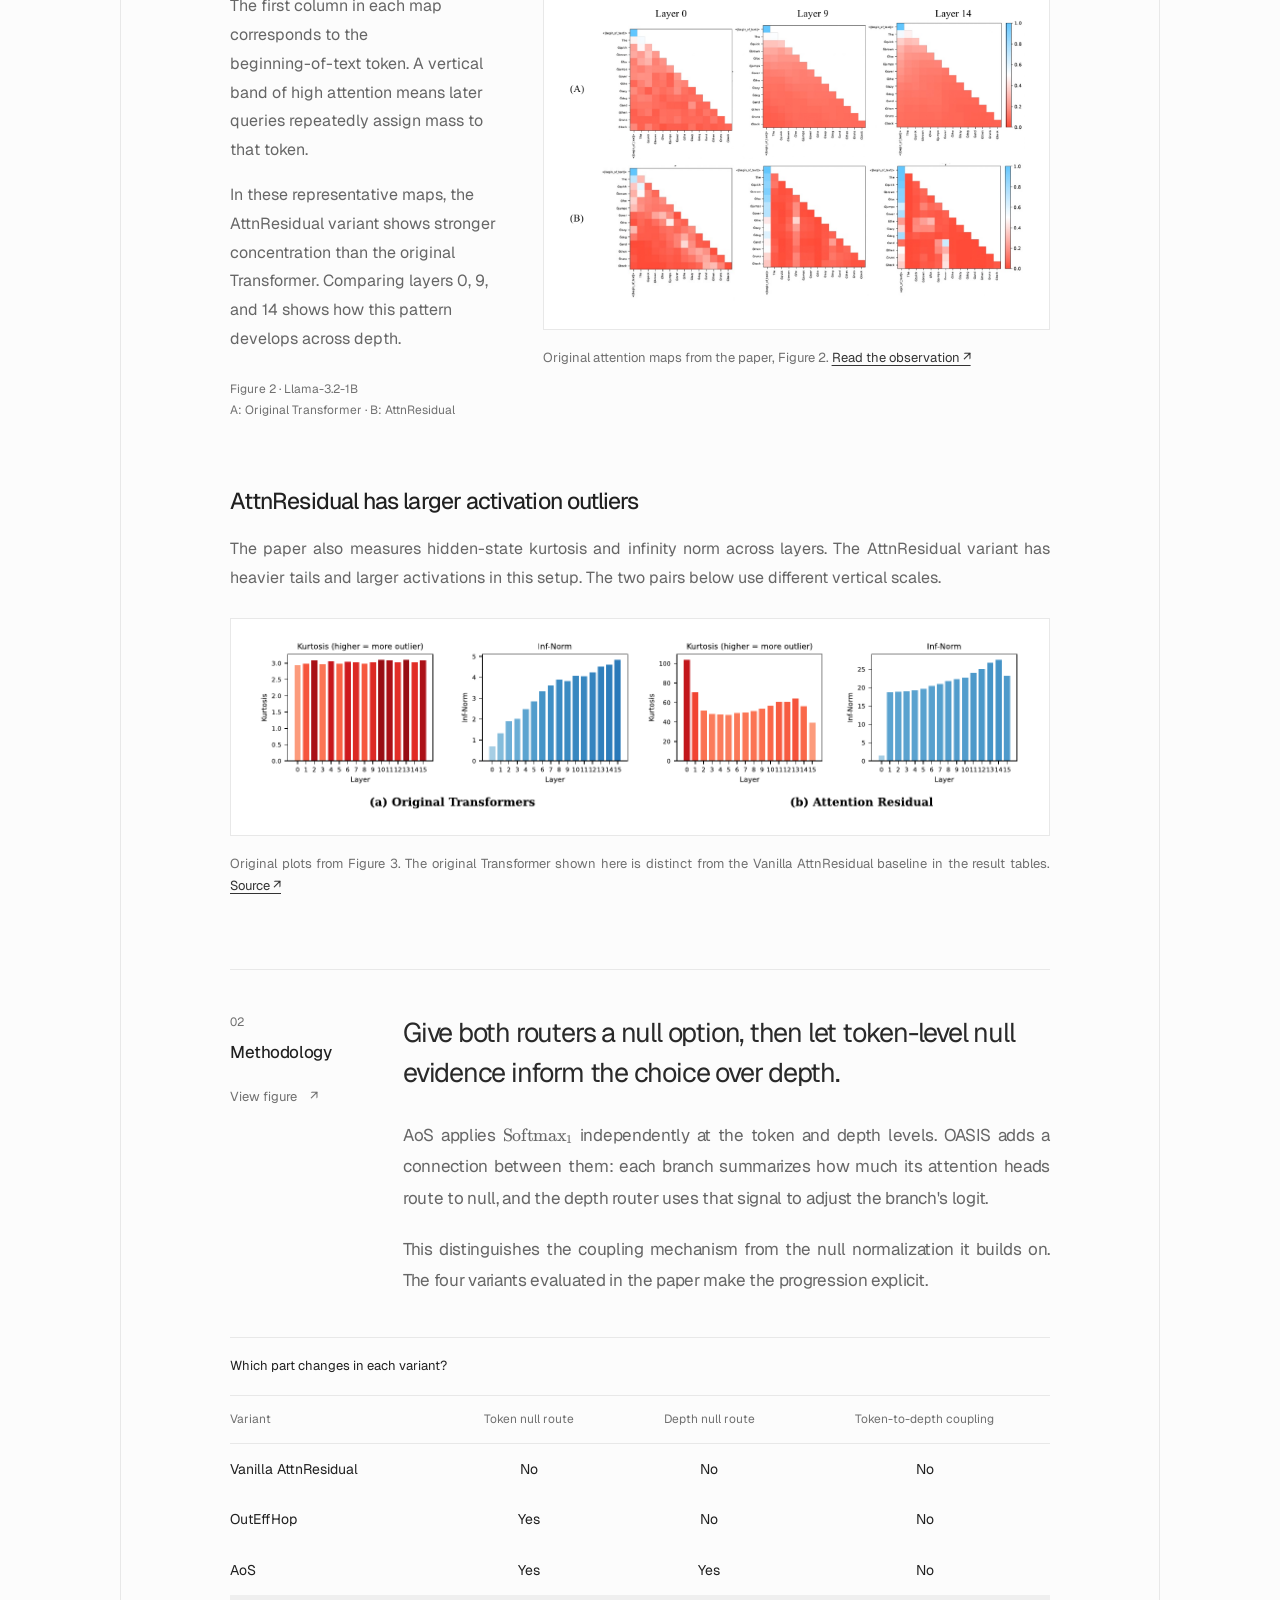
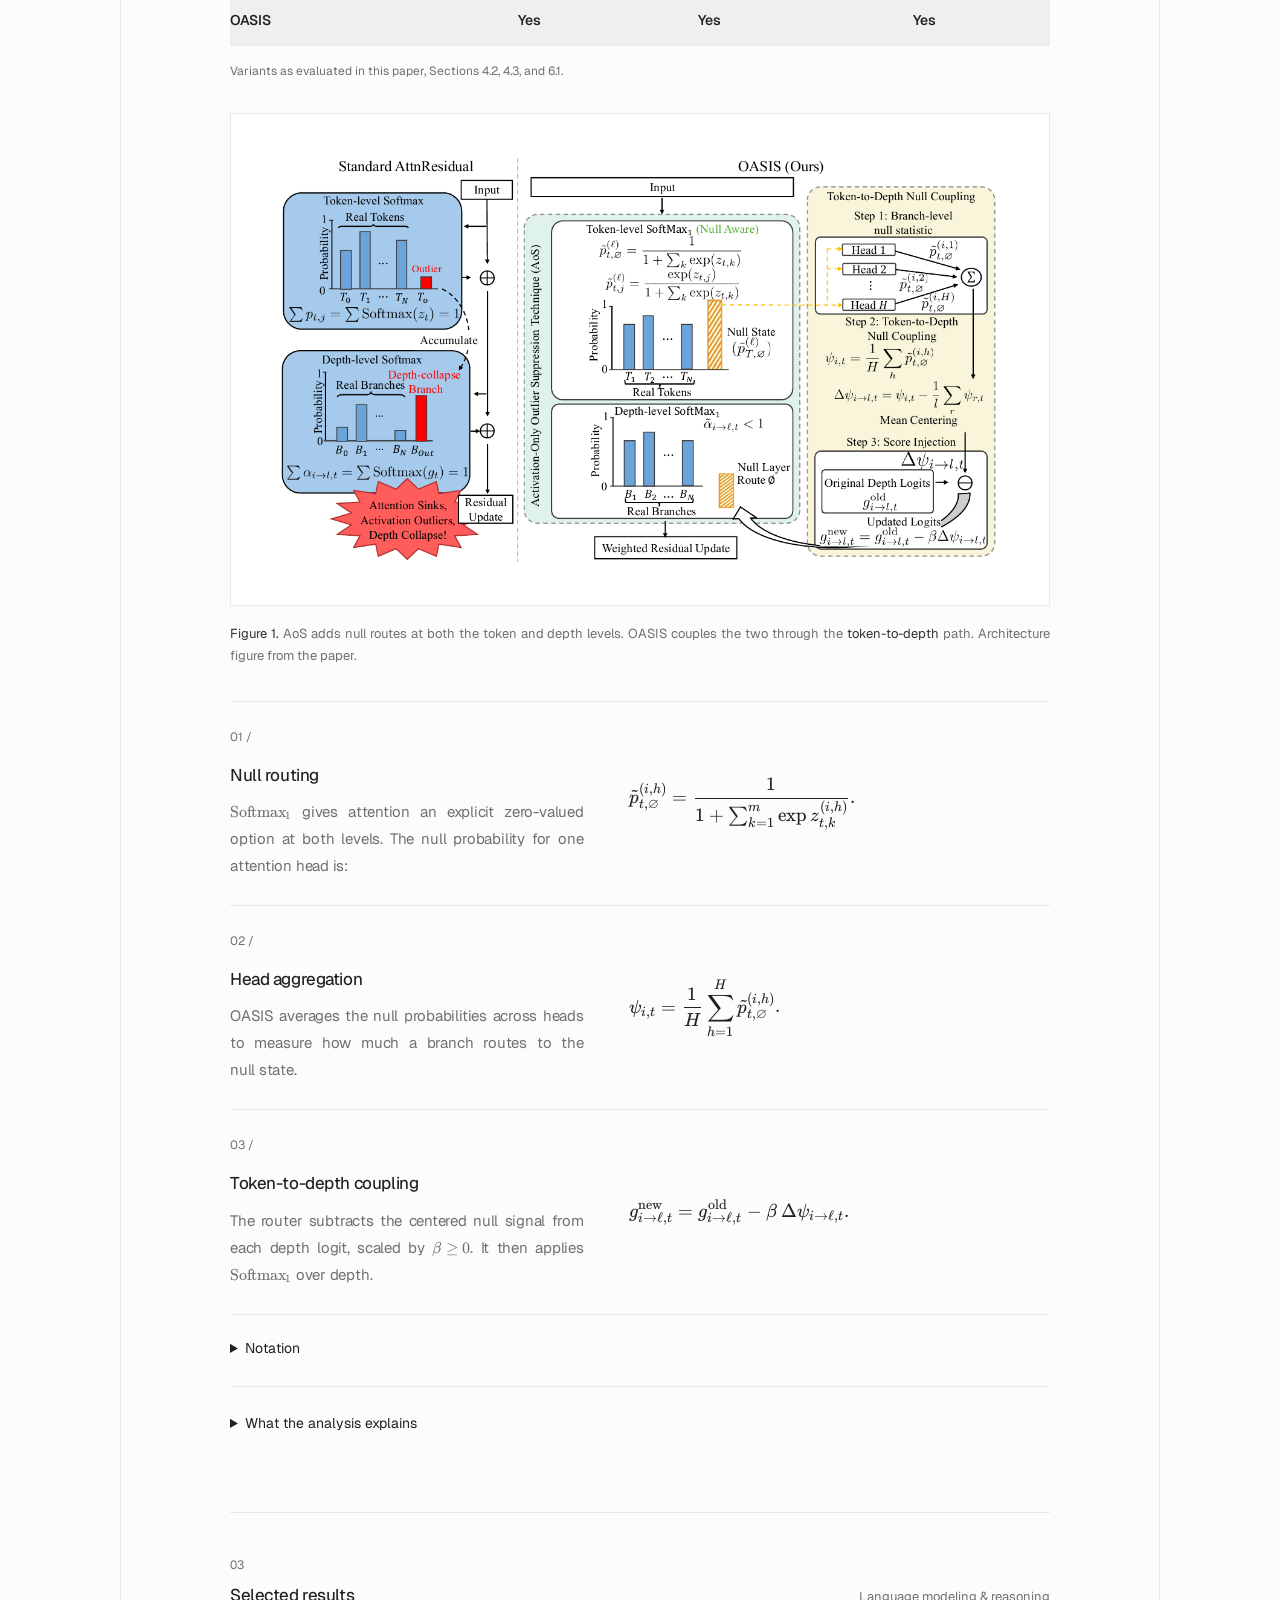
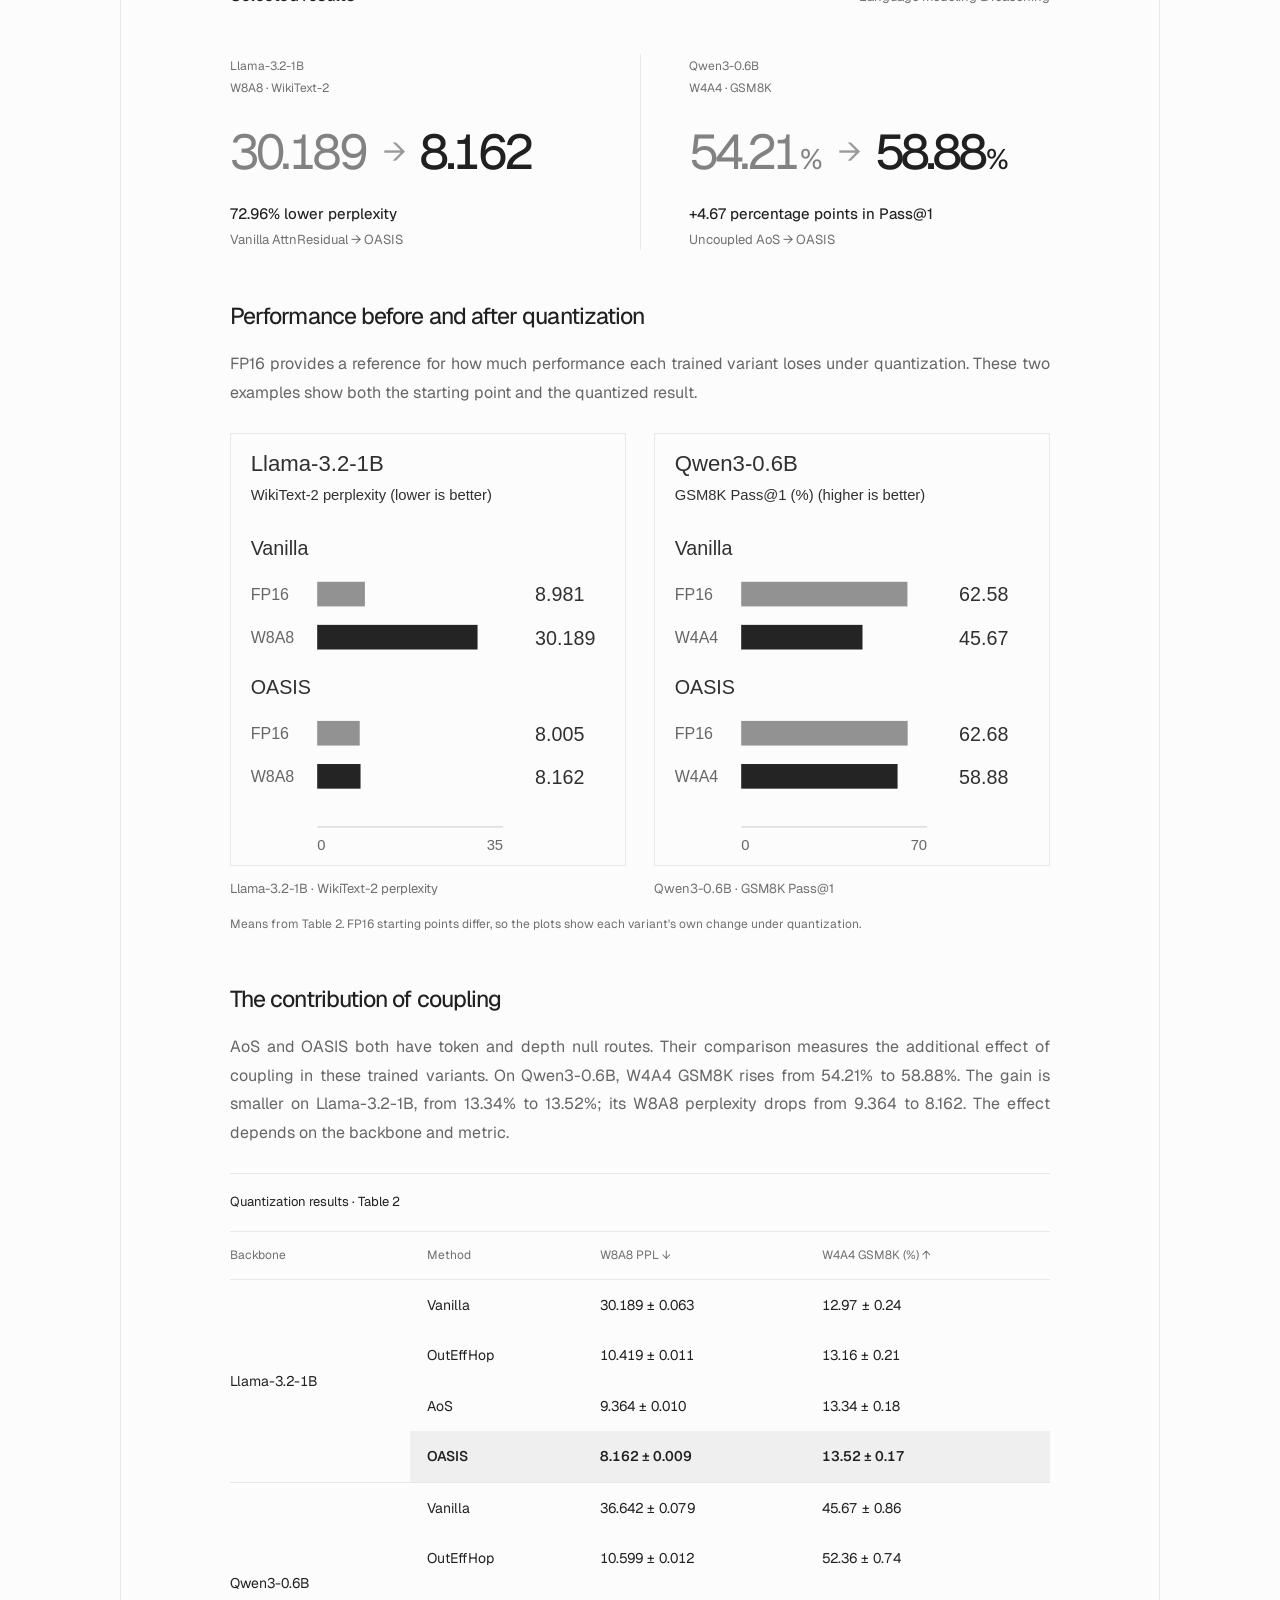
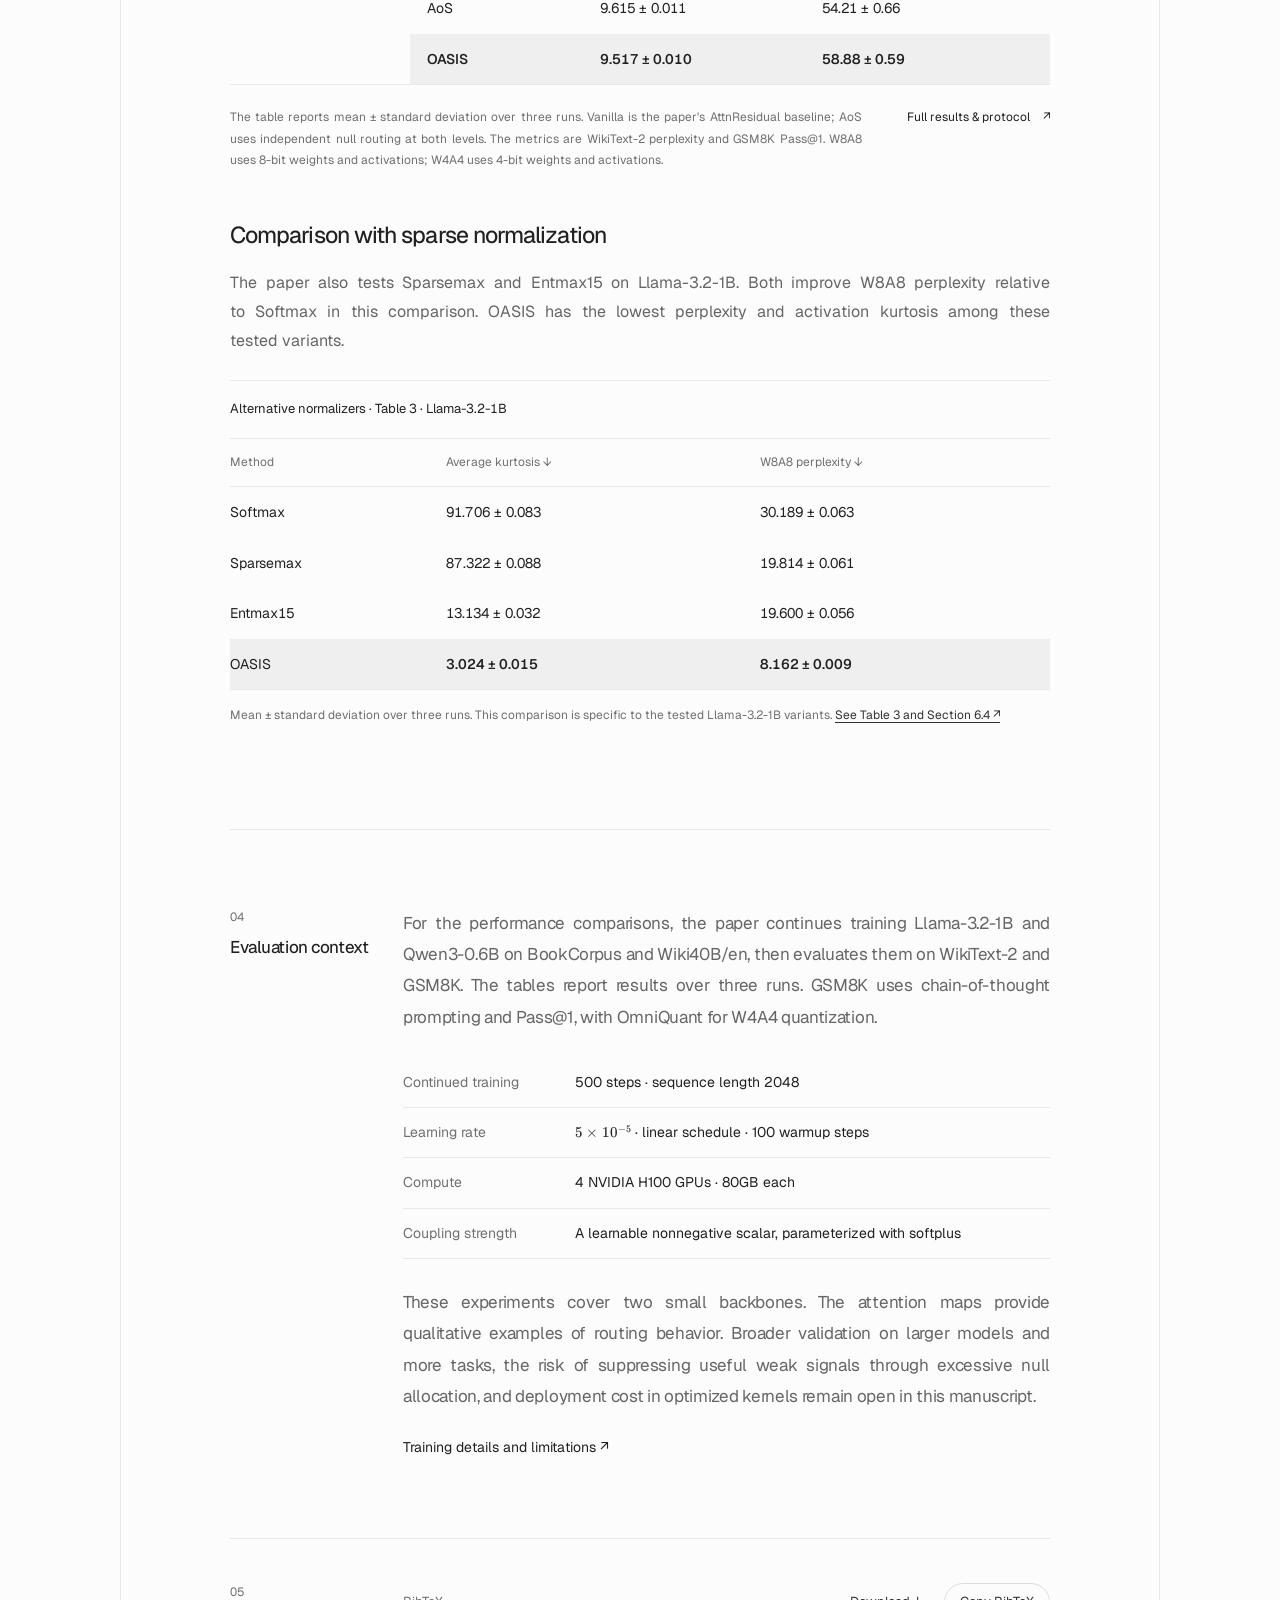
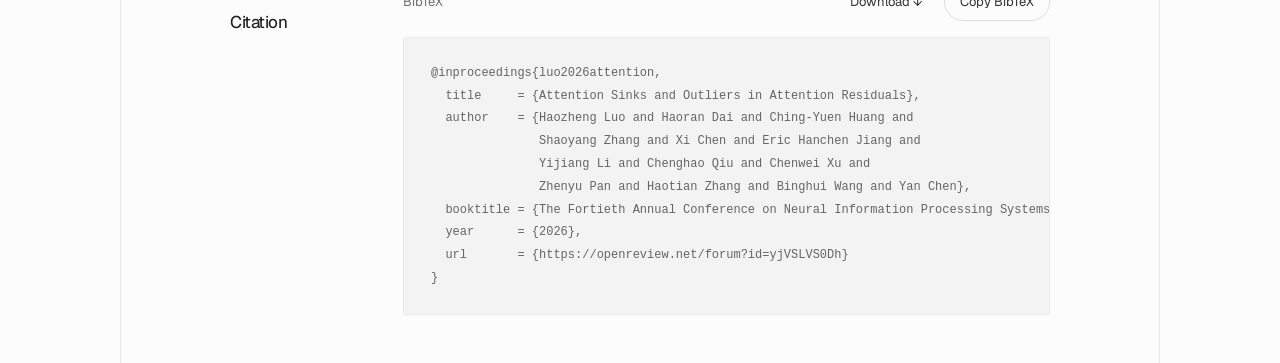
==== commit fa63b0ab: "add Hugging Face collection button to OASIS hero Co-Authored-By: Claude Opus 4.7 (1M context) <norep" ====
--- a/index.html
+++ b/index.html
@@ -79,6 +79,7 @@
         <div class="resource-links">
           <a class="button primary" href="https://openreview.net/pdf?id=yjVSLVS0Dh">Read the paper <span aria-hidden="true">↗</span></a>
           <a class="button secondary" href="https://github.com/robinzixuan/OASIS">View code <span aria-hidden="true">↗</span></a>
+          <a class="button secondary" href="https://huggingface.co/collections/robinzixuan/oasis">Hugging Face <span aria-hidden="true">↗</span></a>
           <a class="text-link" href="https://openreview.net/forum?id=yjVSLVS0Dh">OpenReview <span aria-hidden="true">↗</span></a>
         </div>
       </section>
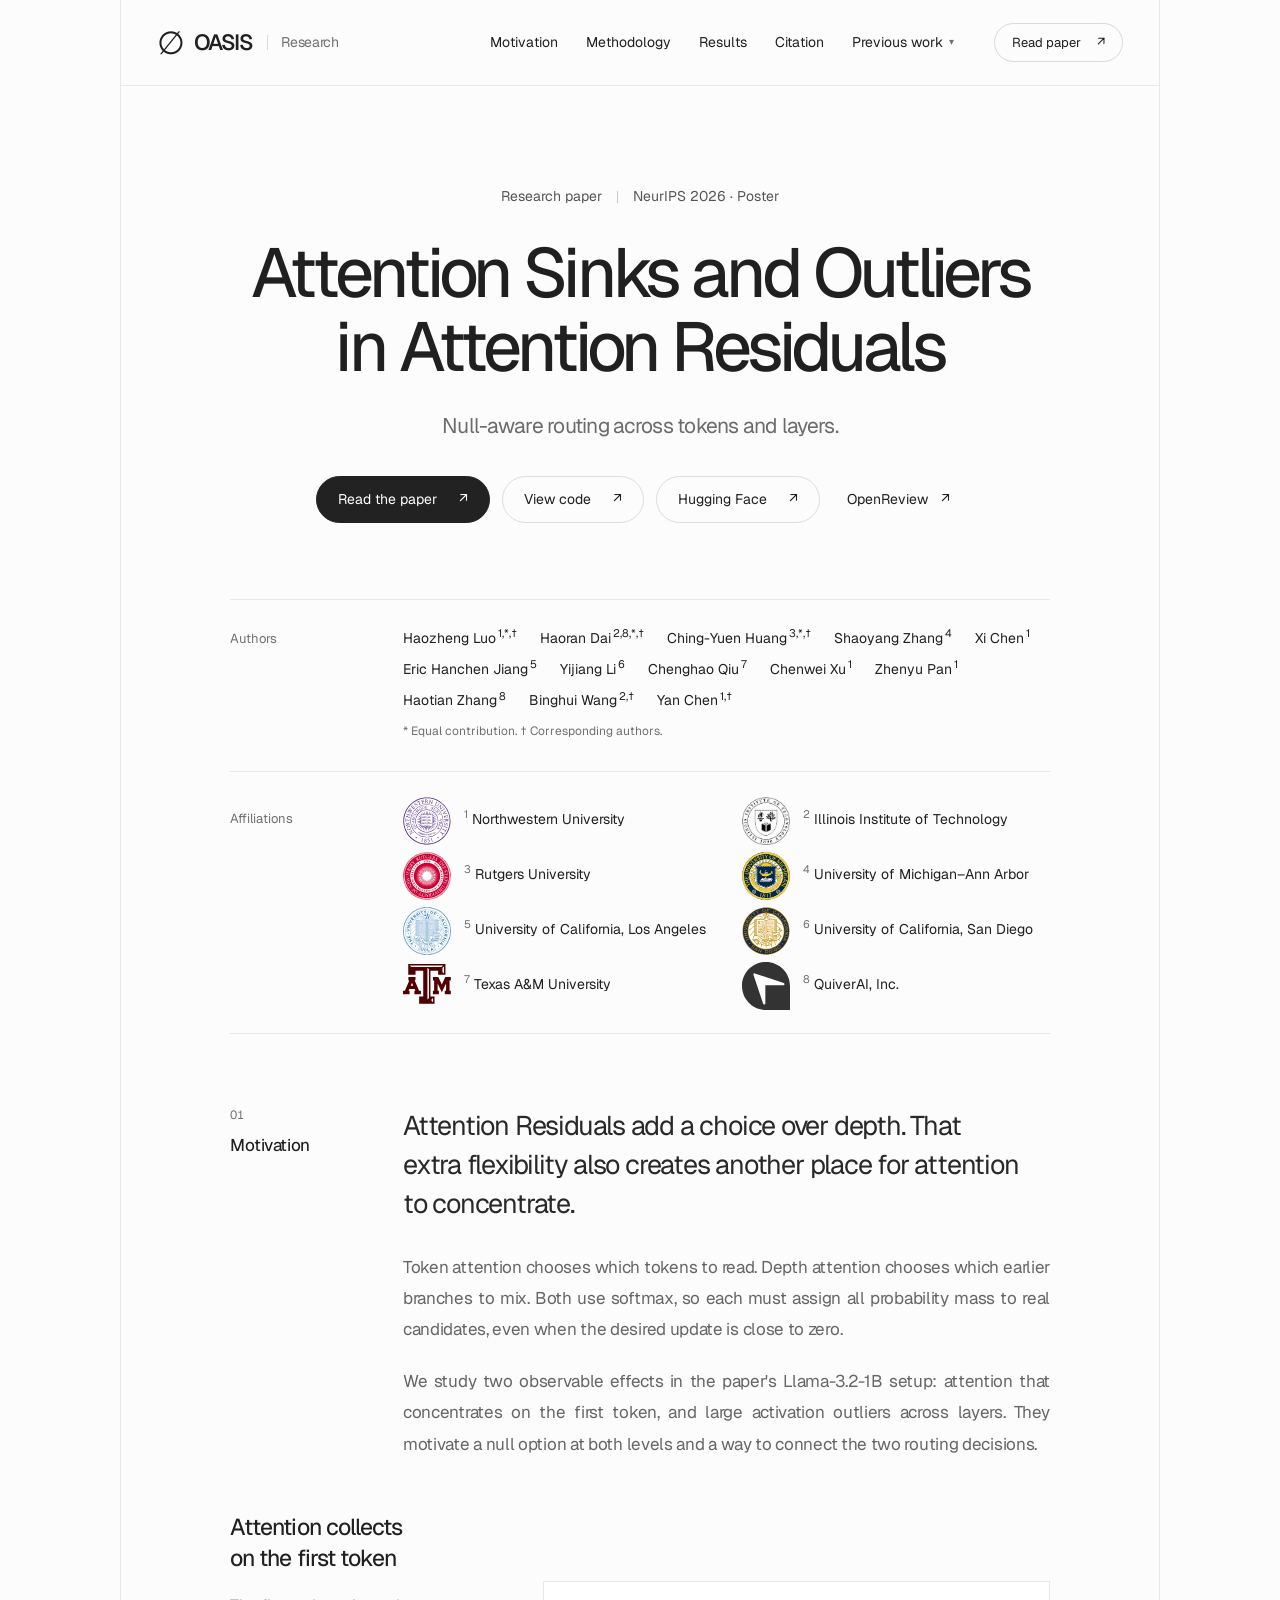
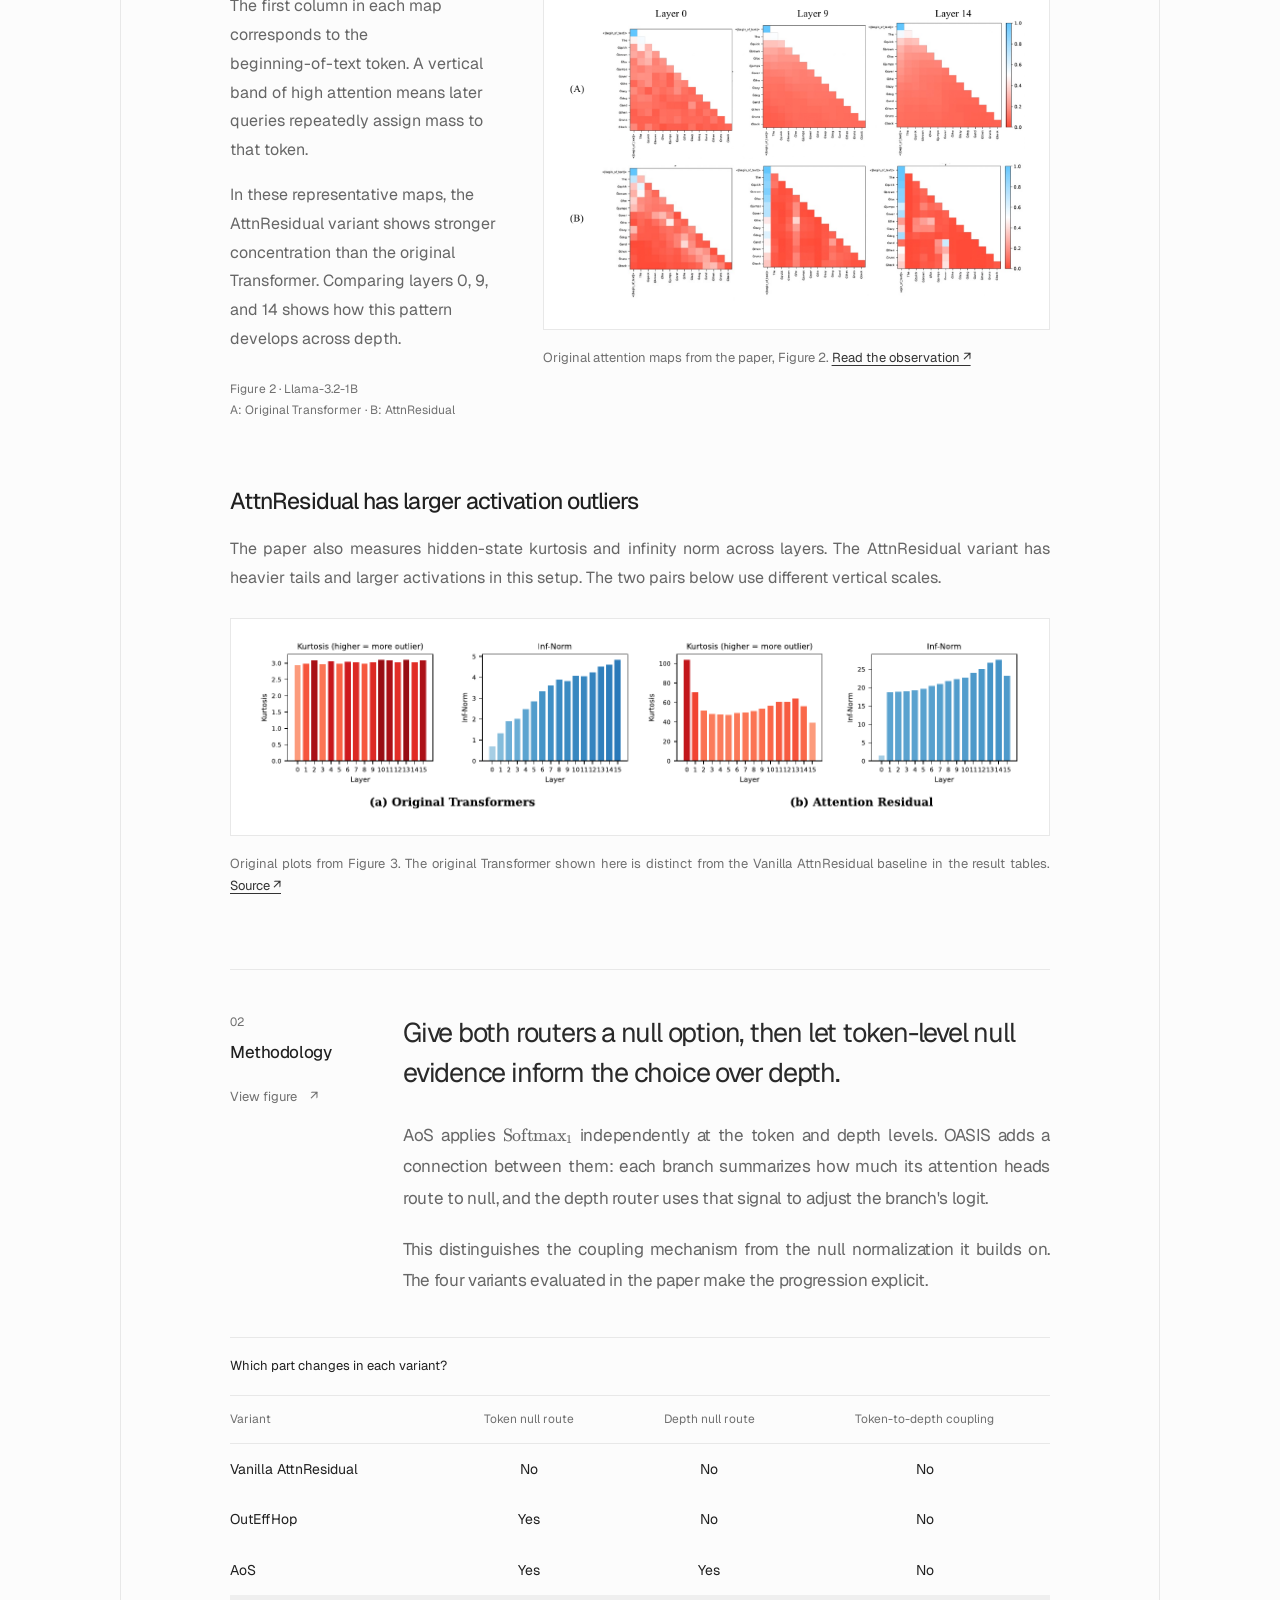
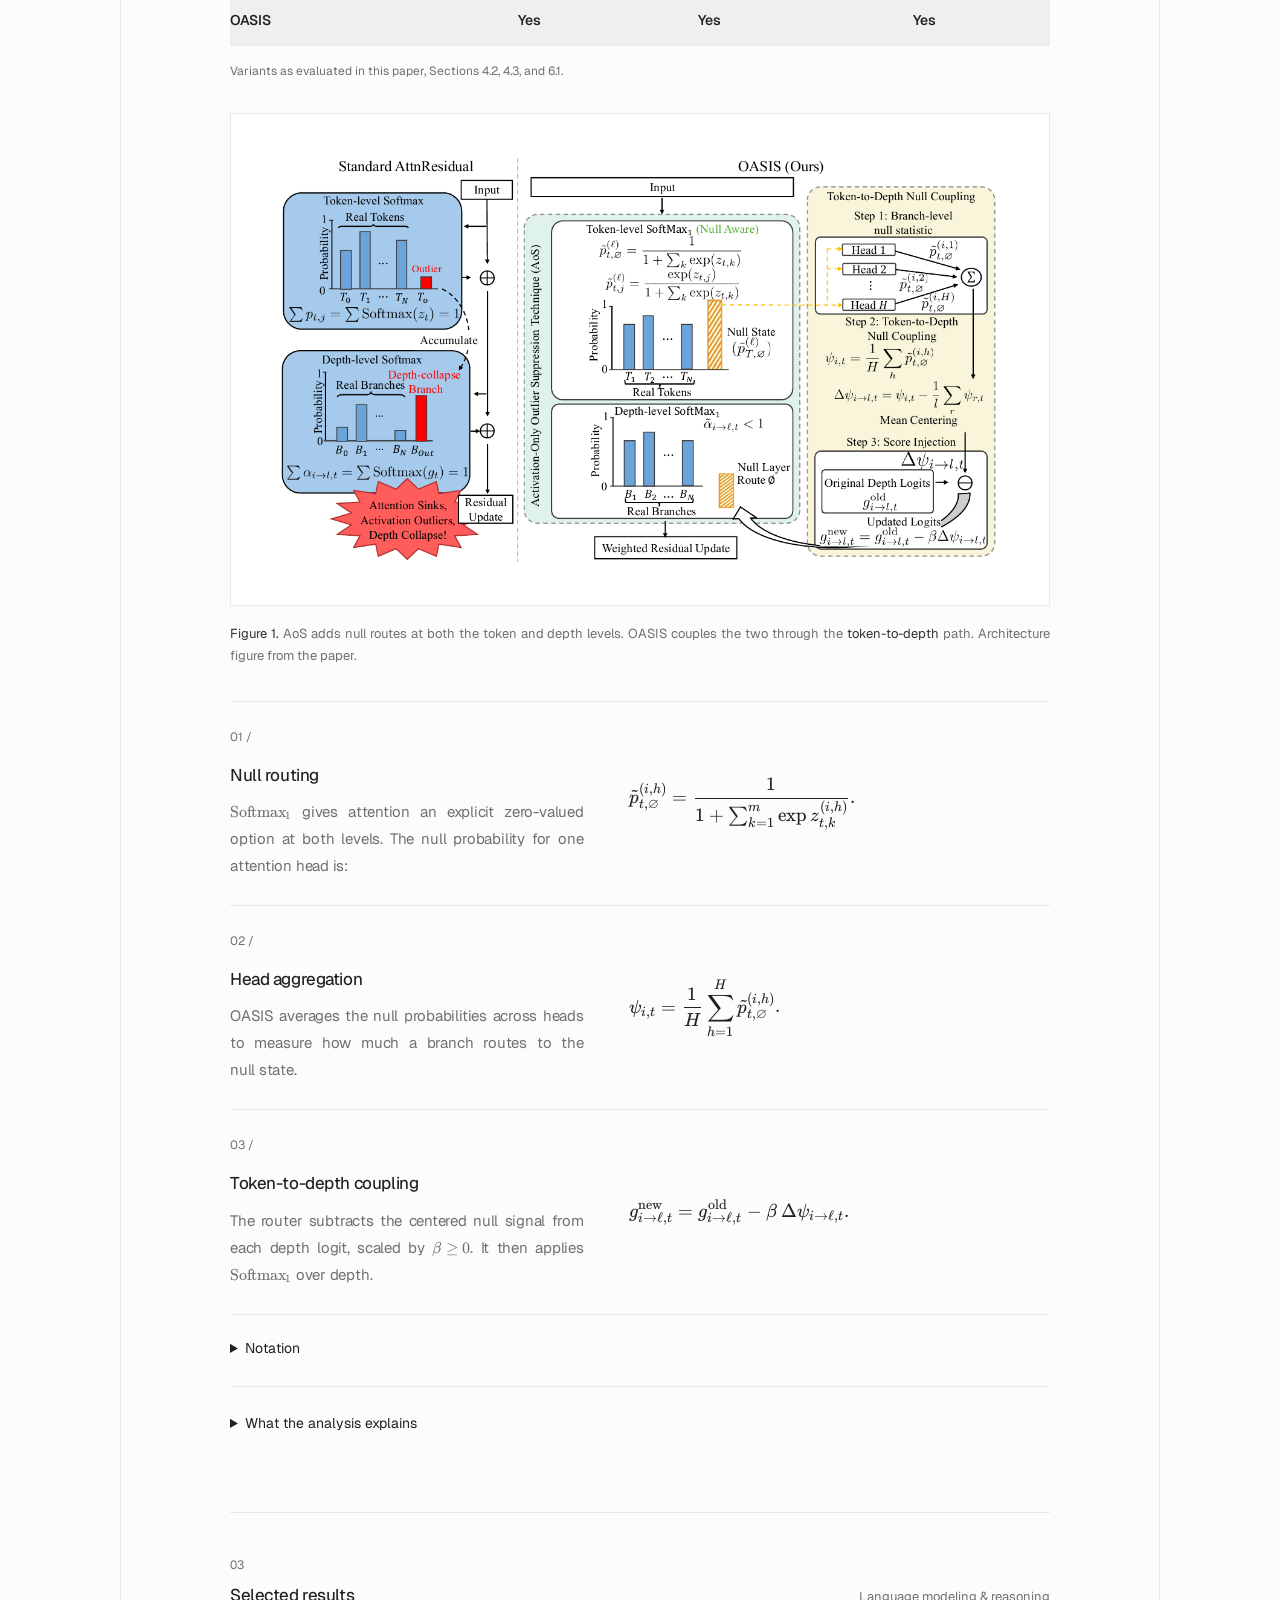
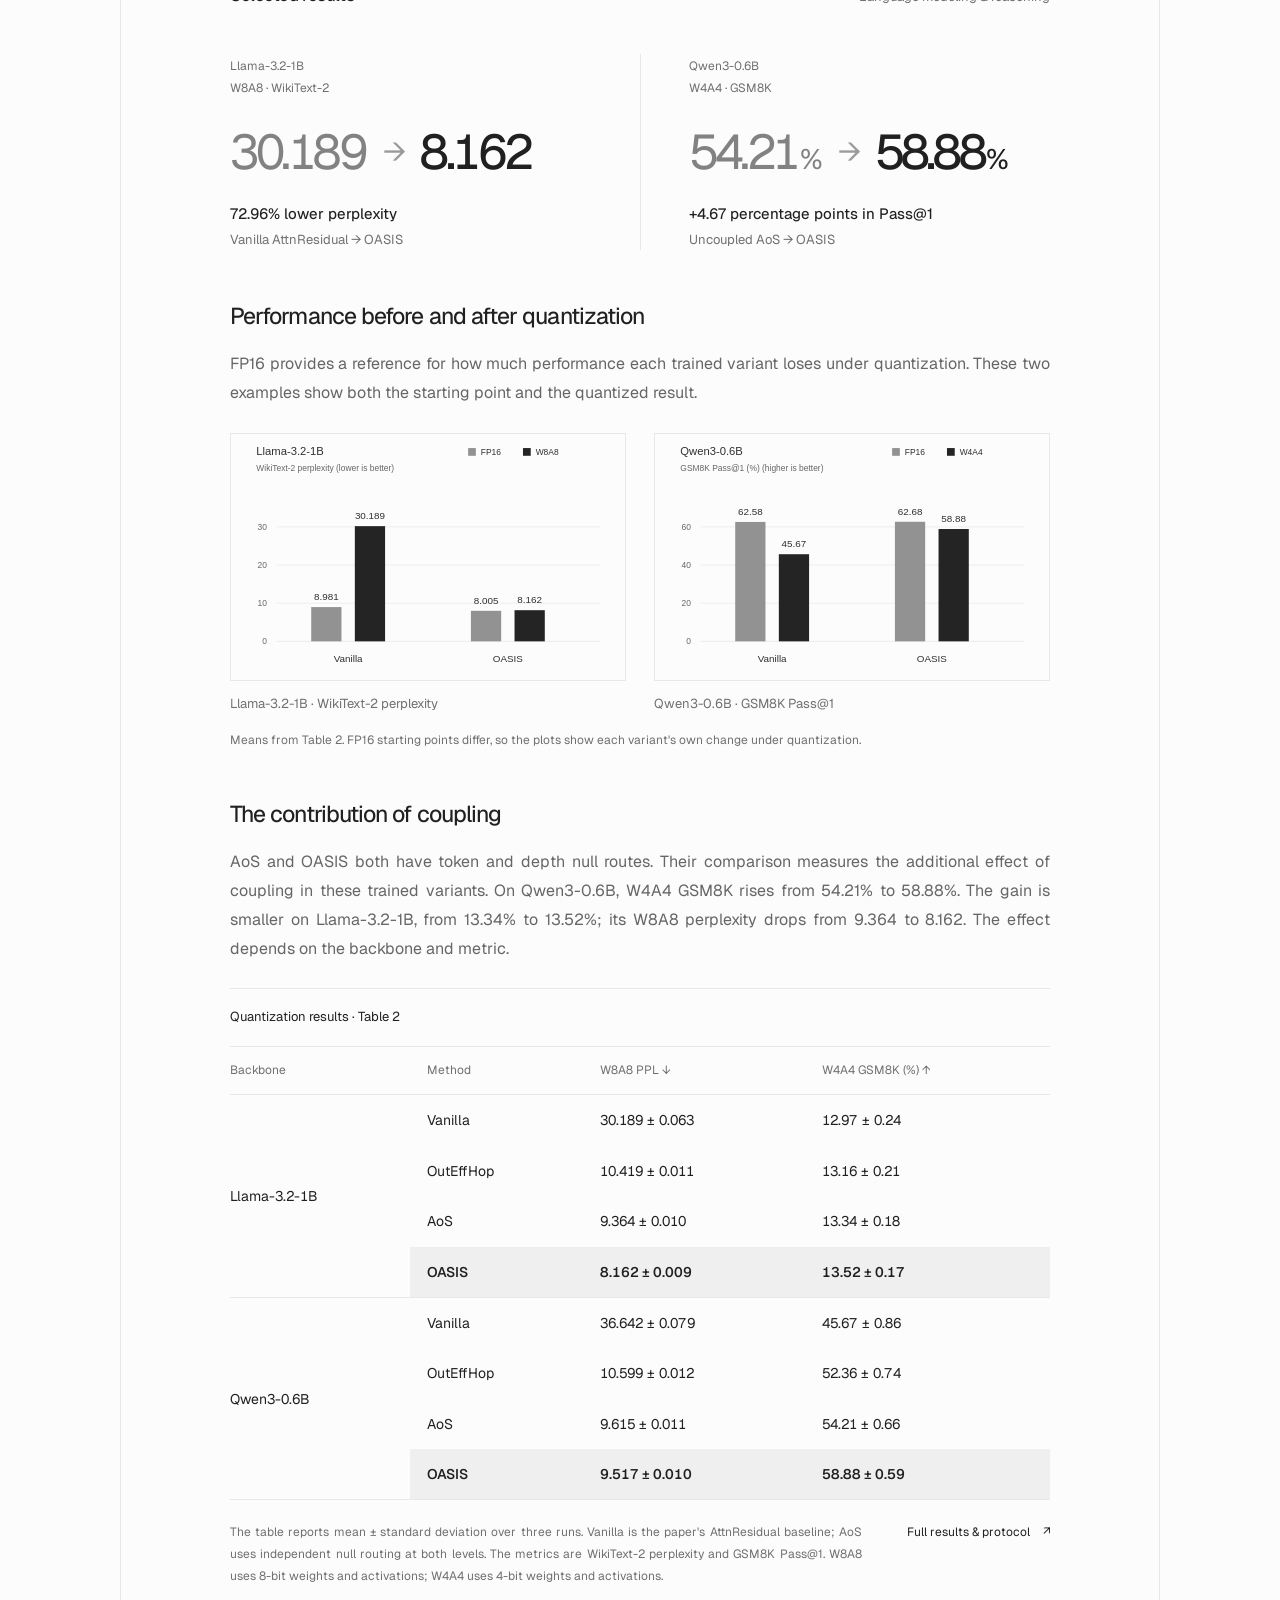
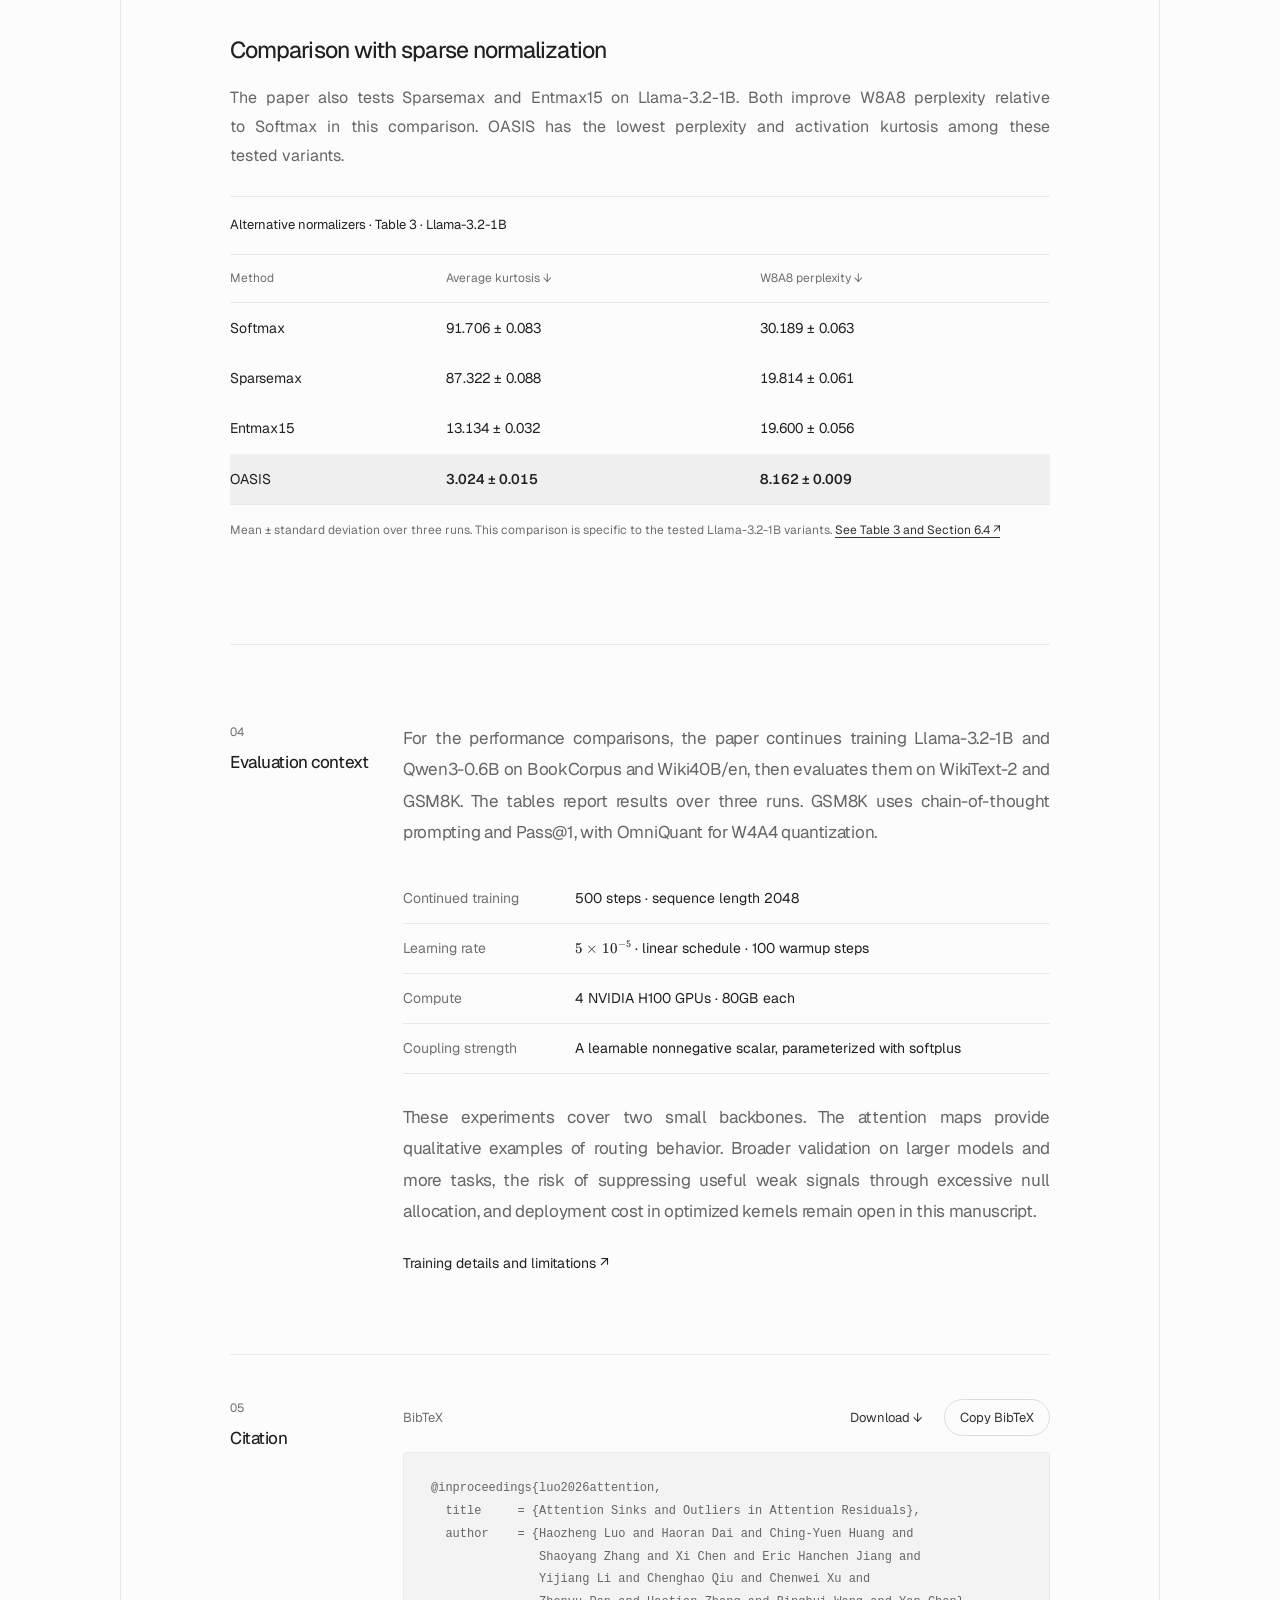
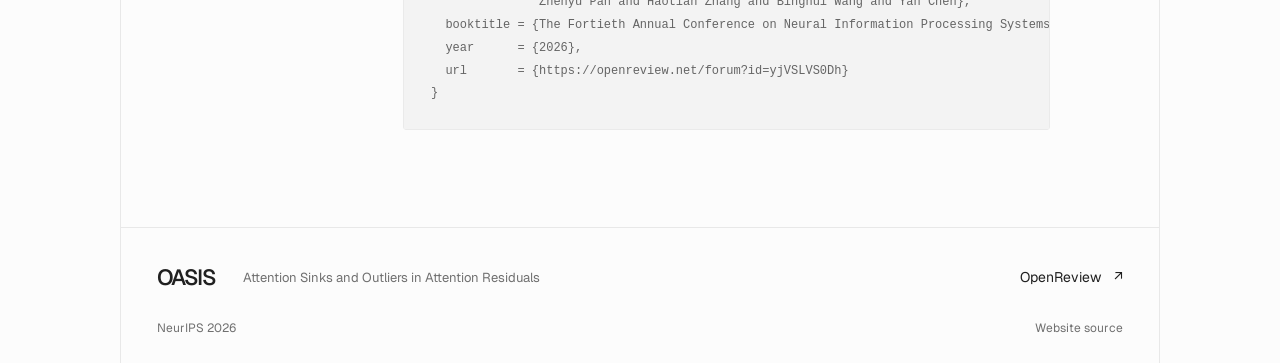
==== commit 0f95af6b: "add EMBER page EMBER predicts TCR-pMHC binding without building a docked complex, so the page is org" ====
--- a/index.html
+++ b/index.html
@@ -61,6 +61,7 @@
         <div class="nav-menu">
           <button type="button" class="nav-menu-toggle" aria-expanded="false" aria-controls="previous-work">Previous work <span class="nav-caret" aria-hidden="true">▾</span></button>
           <ul class="nav-menu-list" id="previous-work">
+            <li><a href="ember/"><span class="nav-menu-name">EMBER</span><span class="nav-menu-title">Predicting TCR–pMHC Binding Without a Docked Complex</span><span class="nav-menu-venue">Preprint 2026</span></a></li>
             <li><a href="frost/"><span class="nav-menu-name">FROST</span><span class="nav-menu-title">Filtering Reasoning Outliers with Attention for Efficient Reasoning</span><span class="nav-menu-venue">ICLR 2026</span></a></li>
             <li><a href="boost/"><span class="nav-menu-name">BOOST</span><span class="nav-menu-title">Mind the Inconspicuous: Revealing the Hidden Weakness in Aligned LLMs' Refusal Boundaries</span><span class="nav-menu-venue">USENIX Security 2025</span></a></li>
             <li><a href="germ/"><span class="nav-menu-name">GERM</span><span class="nav-menu-title">Fast and Low-Cost Genomic Foundation Models via Outlier Removal</span><span class="nav-menu-venue">ICML 2025</span></a></li>
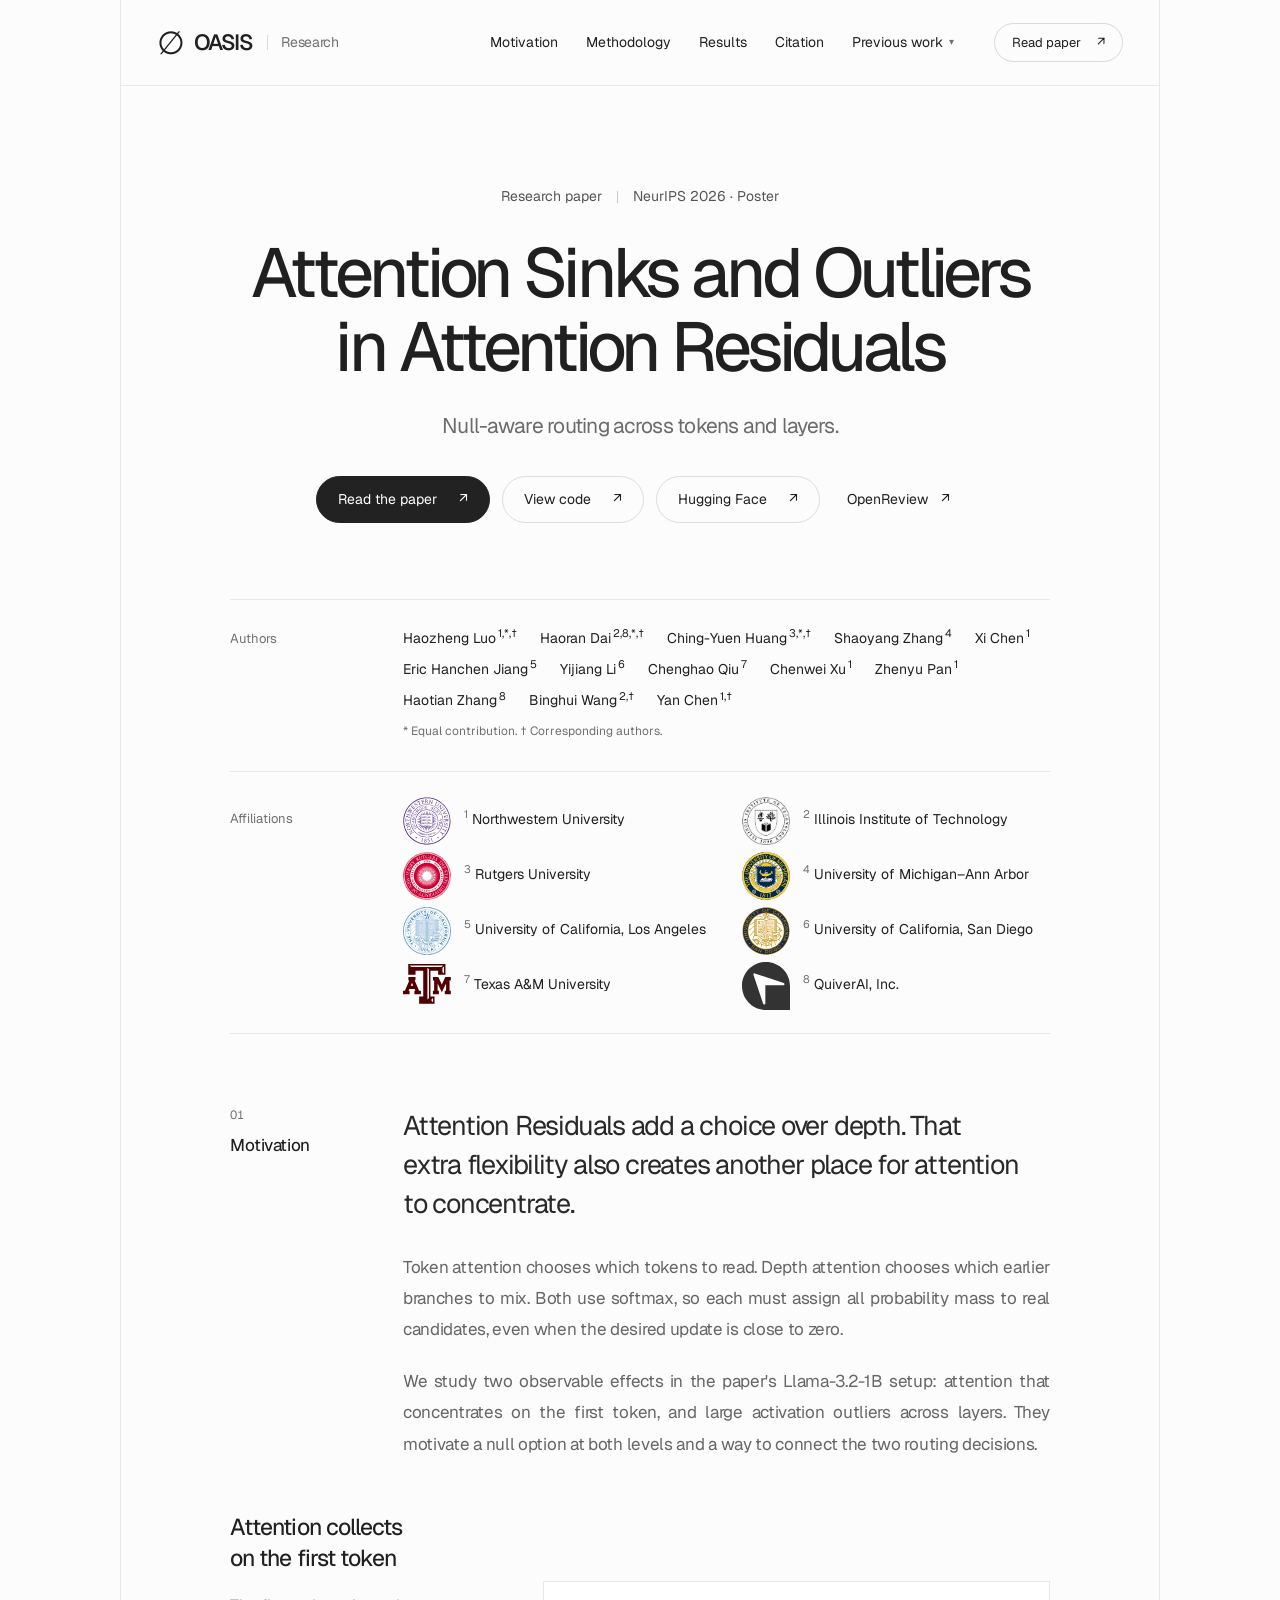
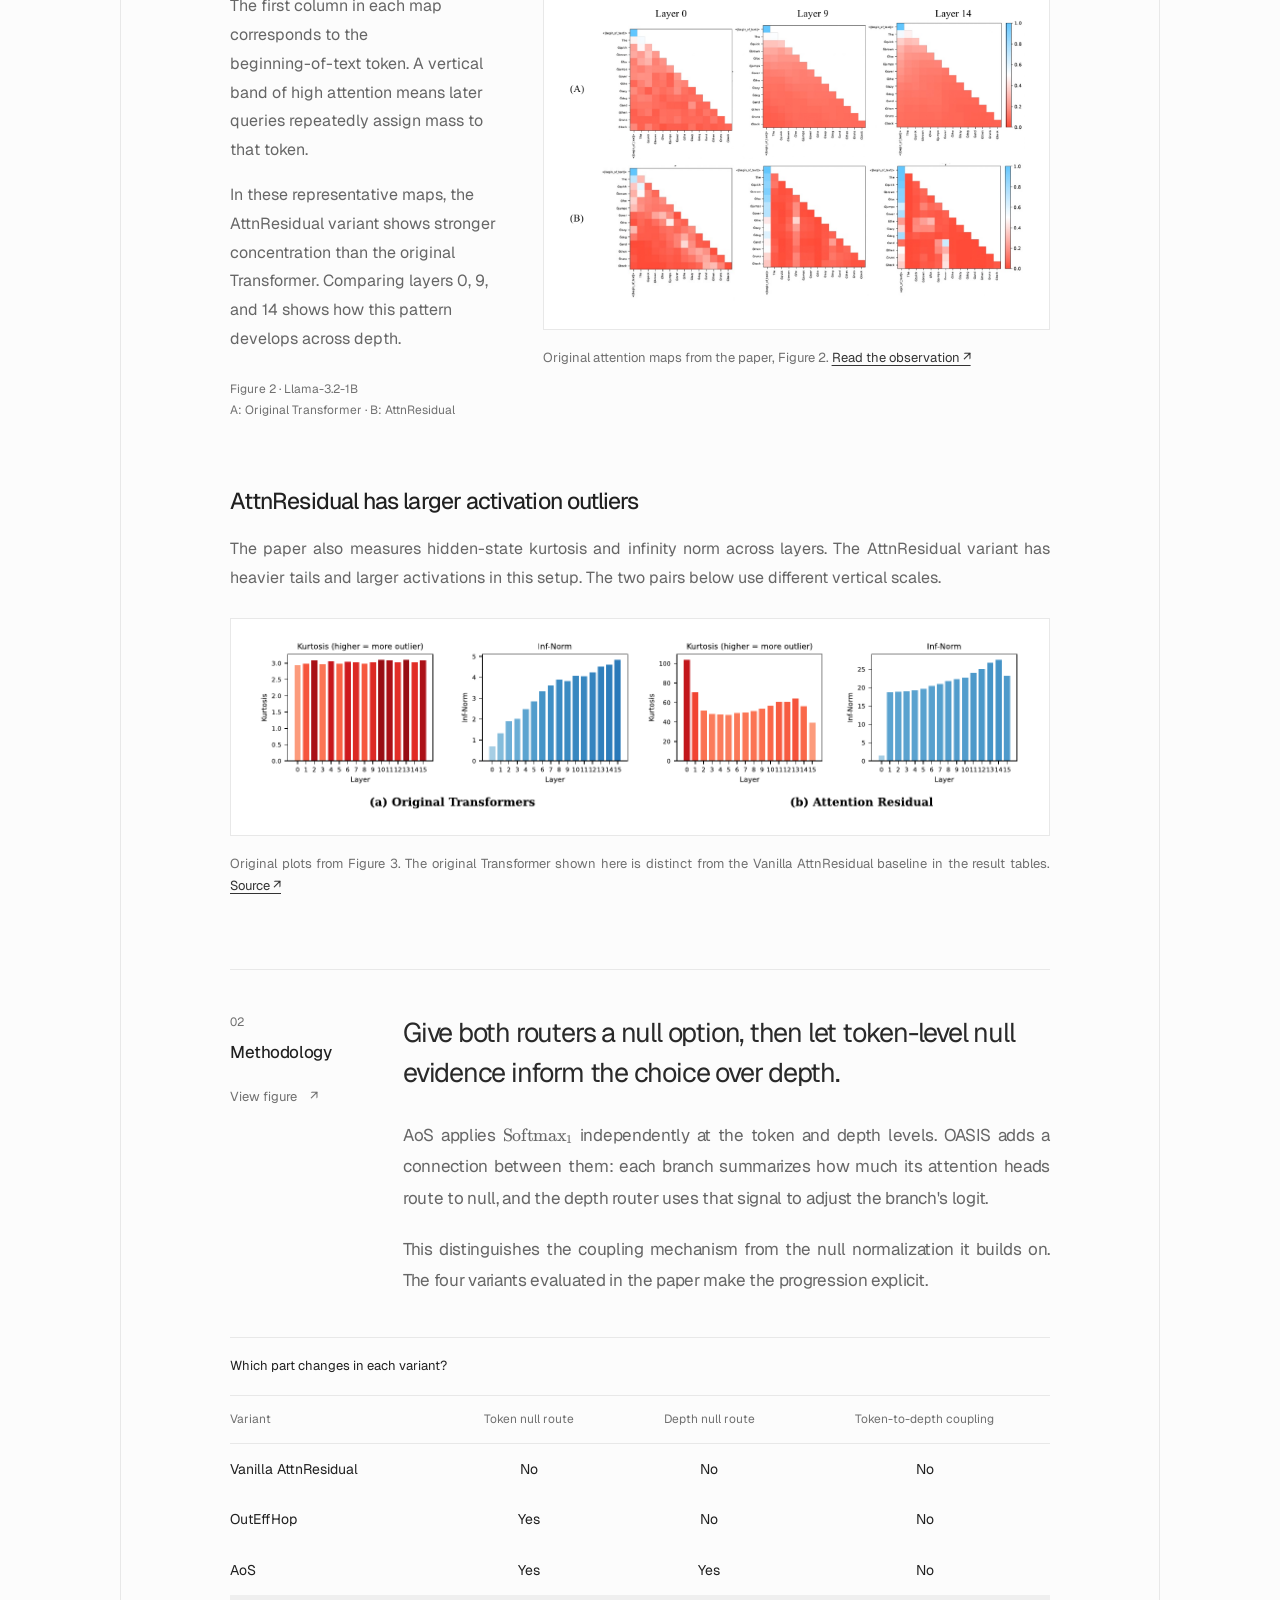
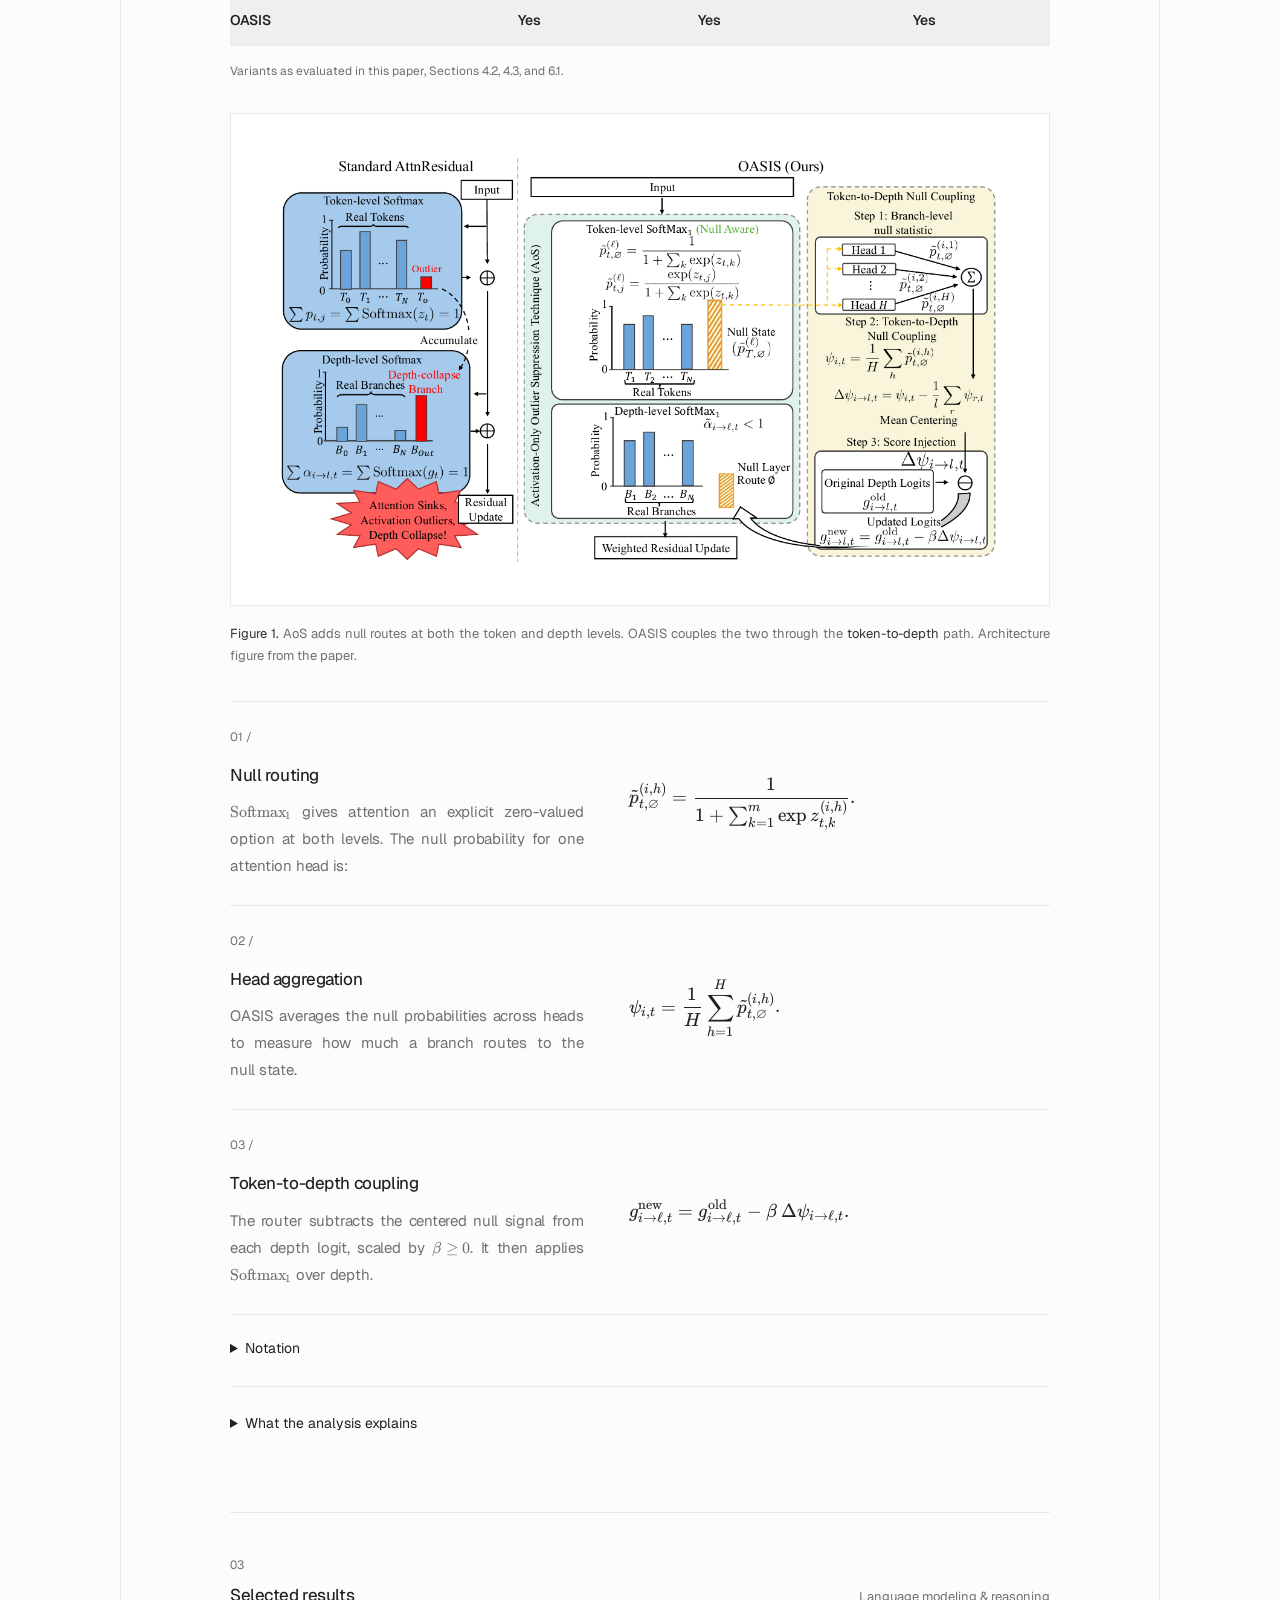
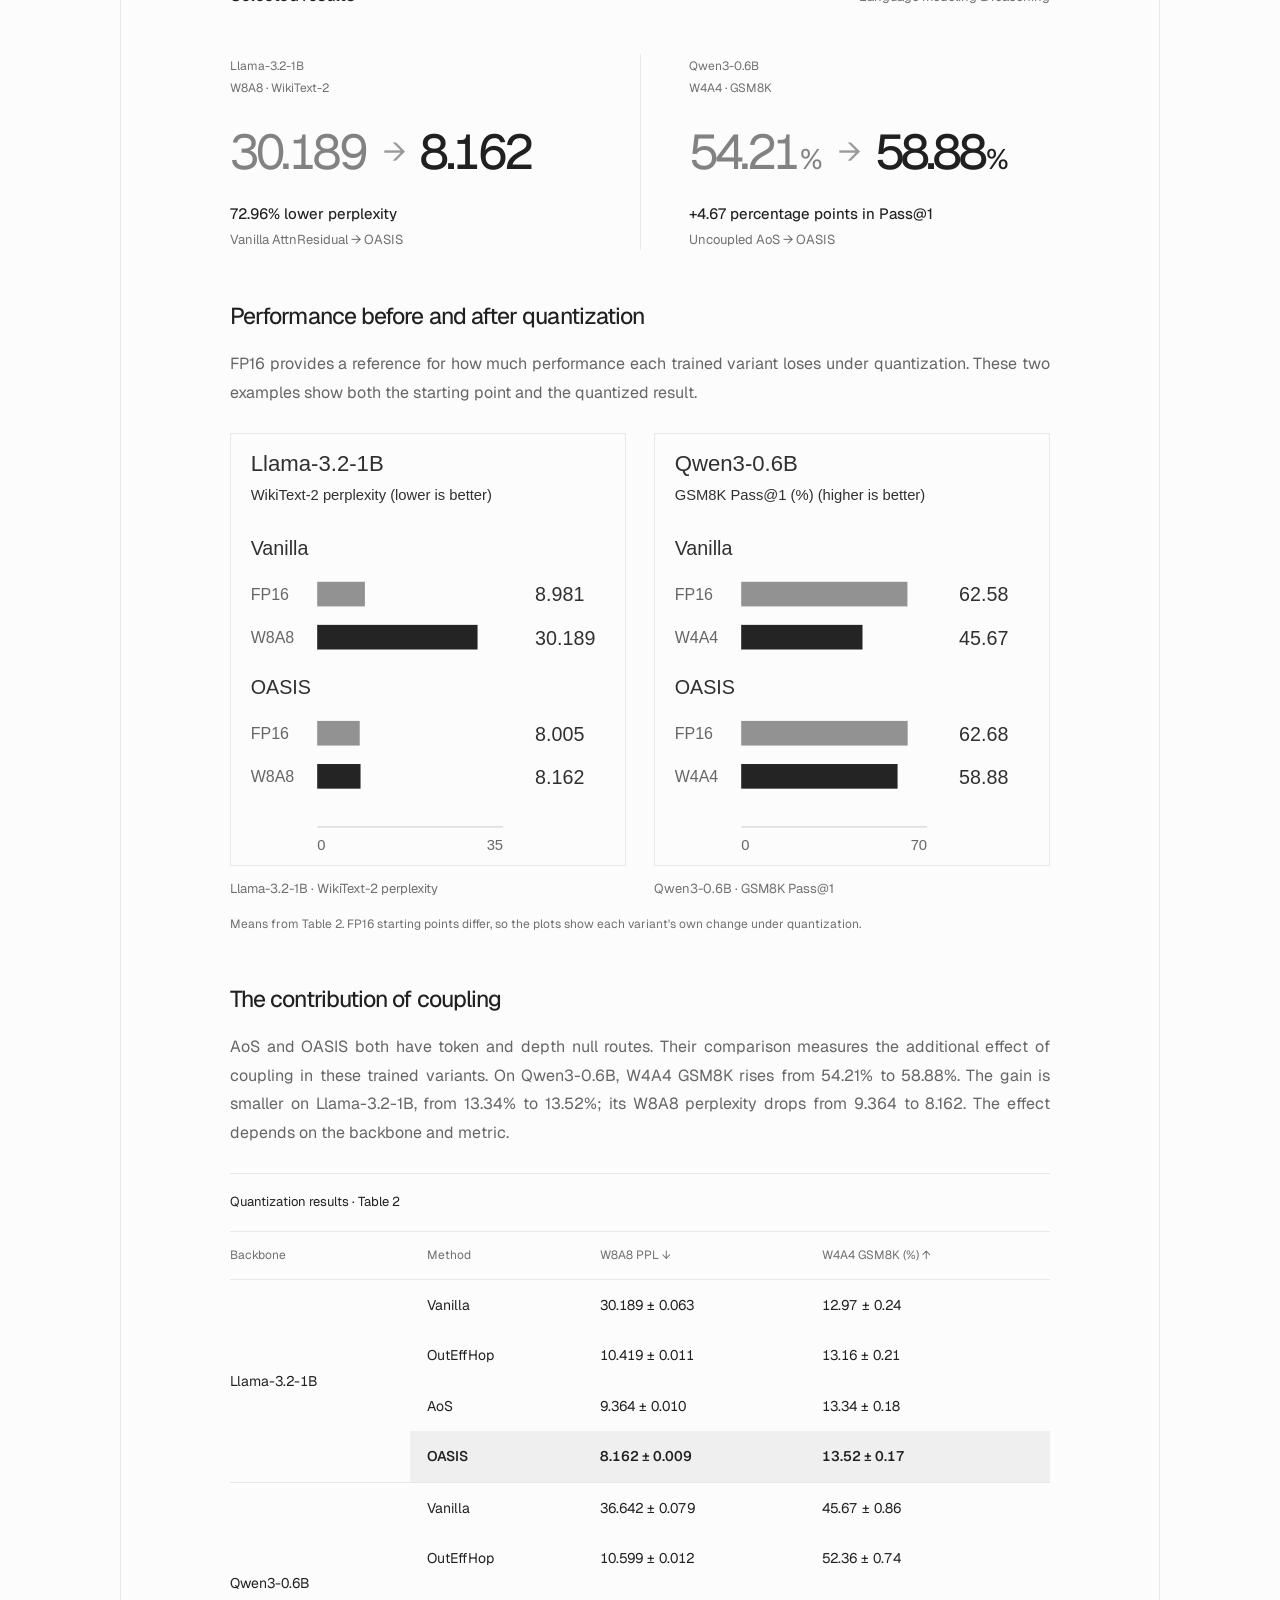
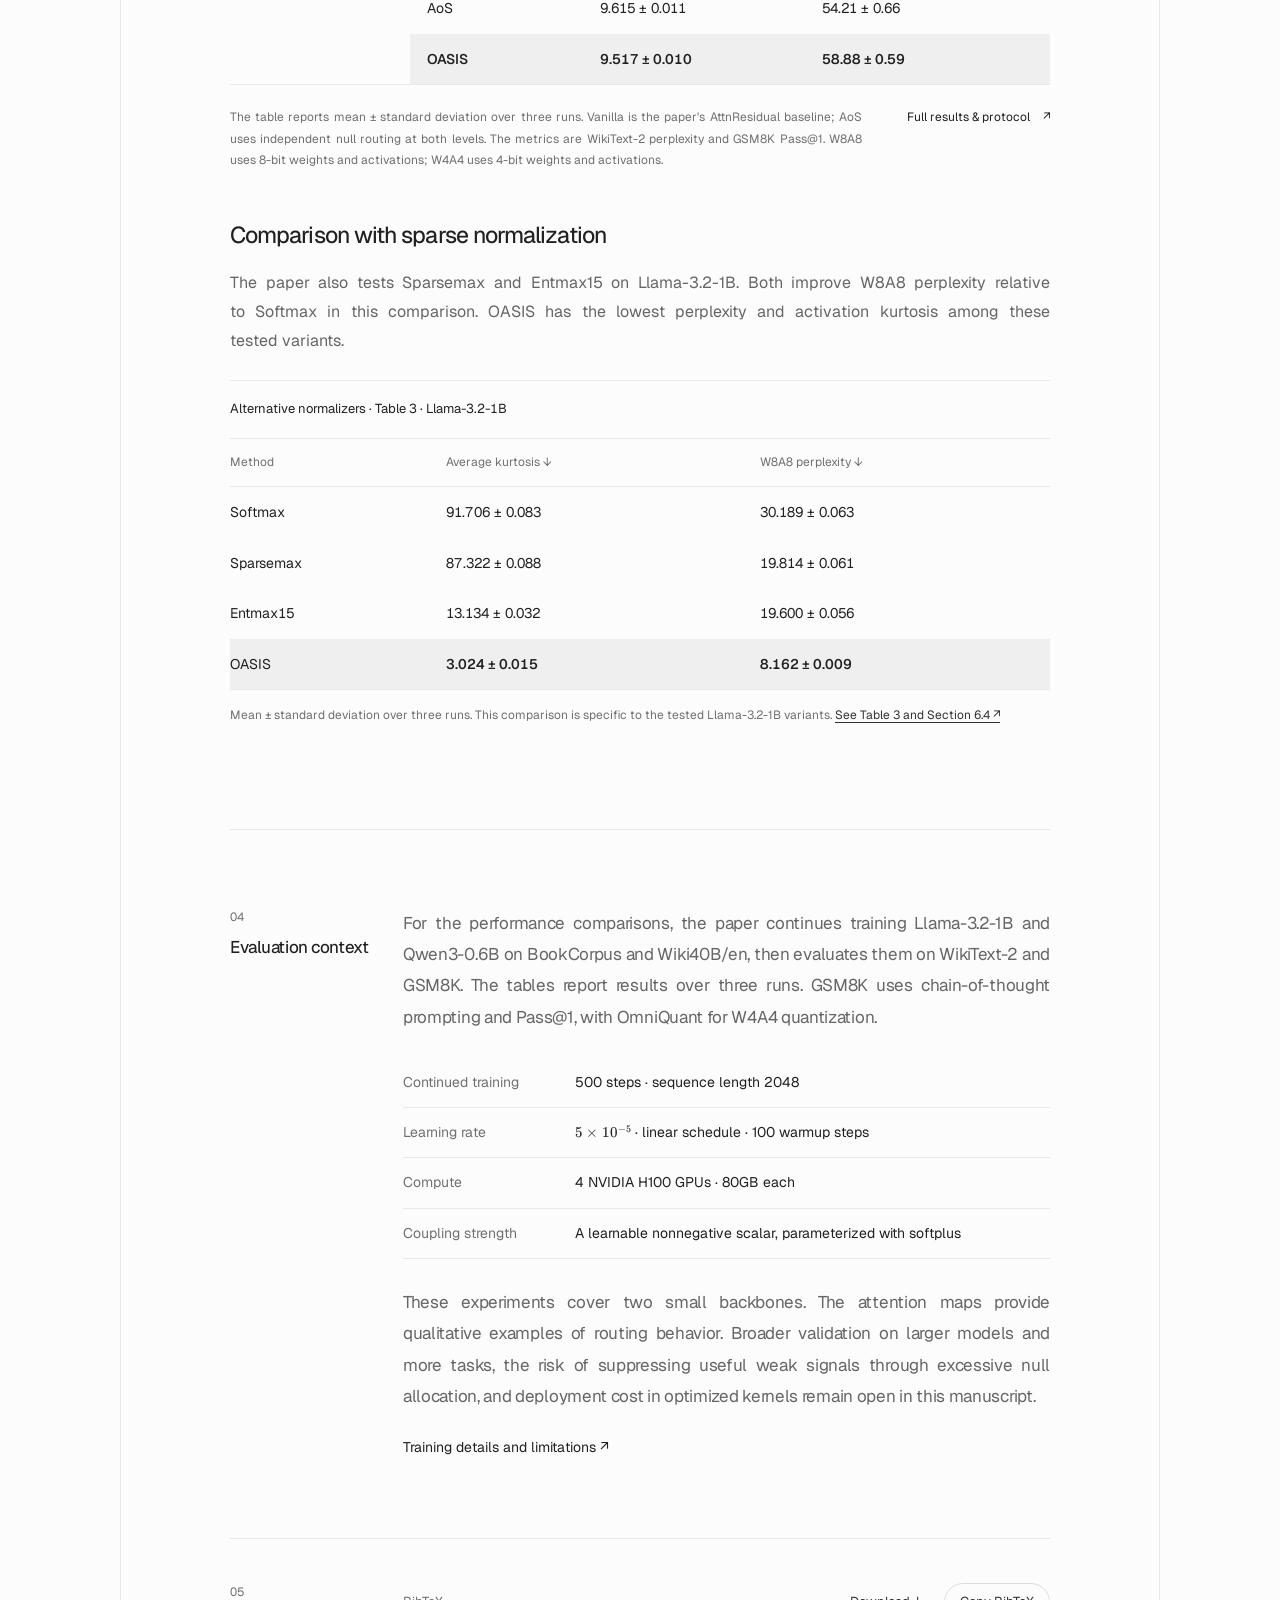
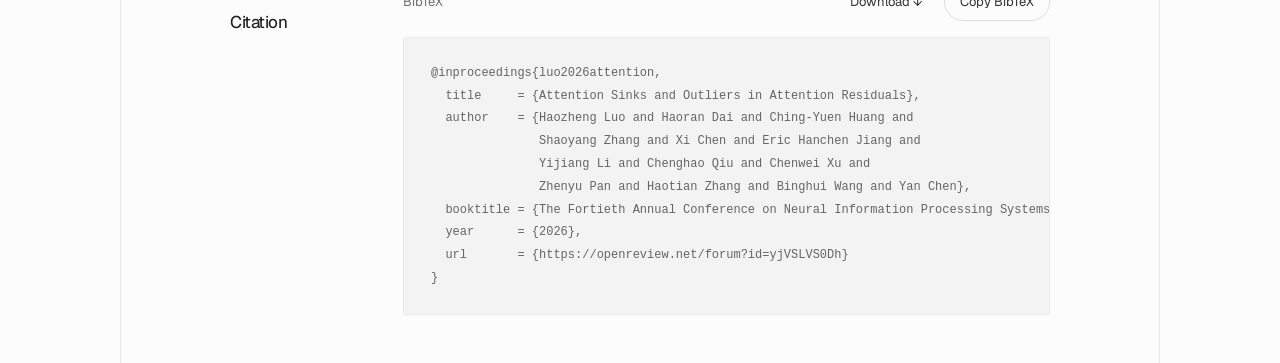
==== commit b7209036: "ember: stand the page apart from the OASIS line of work EMBER is a TCR-pMHC binding paper and does n" ====
--- a/index.html
+++ b/index.html
@@ -61,7 +61,6 @@
         <div class="nav-menu">
           <button type="button" class="nav-menu-toggle" aria-expanded="false" aria-controls="previous-work">Previous work <span class="nav-caret" aria-hidden="true">▾</span></button>
           <ul class="nav-menu-list" id="previous-work">
-            <li><a href="ember/"><span class="nav-menu-name">EMBER</span><span class="nav-menu-title">Predicting TCR–pMHC Binding Without a Docked Complex</span><span class="nav-menu-venue">Preprint 2026</span></a></li>
             <li><a href="frost/"><span class="nav-menu-name">FROST</span><span class="nav-menu-title">Filtering Reasoning Outliers with Attention for Efficient Reasoning</span><span class="nav-menu-venue">ICLR 2026</span></a></li>
             <li><a href="boost/"><span class="nav-menu-name">BOOST</span><span class="nav-menu-title">Mind the Inconspicuous: Revealing the Hidden Weakness in Aligned LLMs' Refusal Boundaries</span><span class="nav-menu-venue">USENIX Security 2025</span></a></li>
             <li><a href="germ/"><span class="nav-menu-name">GERM</span><span class="nav-menu-title">Fast and Low-Cost Genomic Foundation Models via Outlier Removal</span><span class="nav-menu-venue">ICML 2025</span></a></li>
